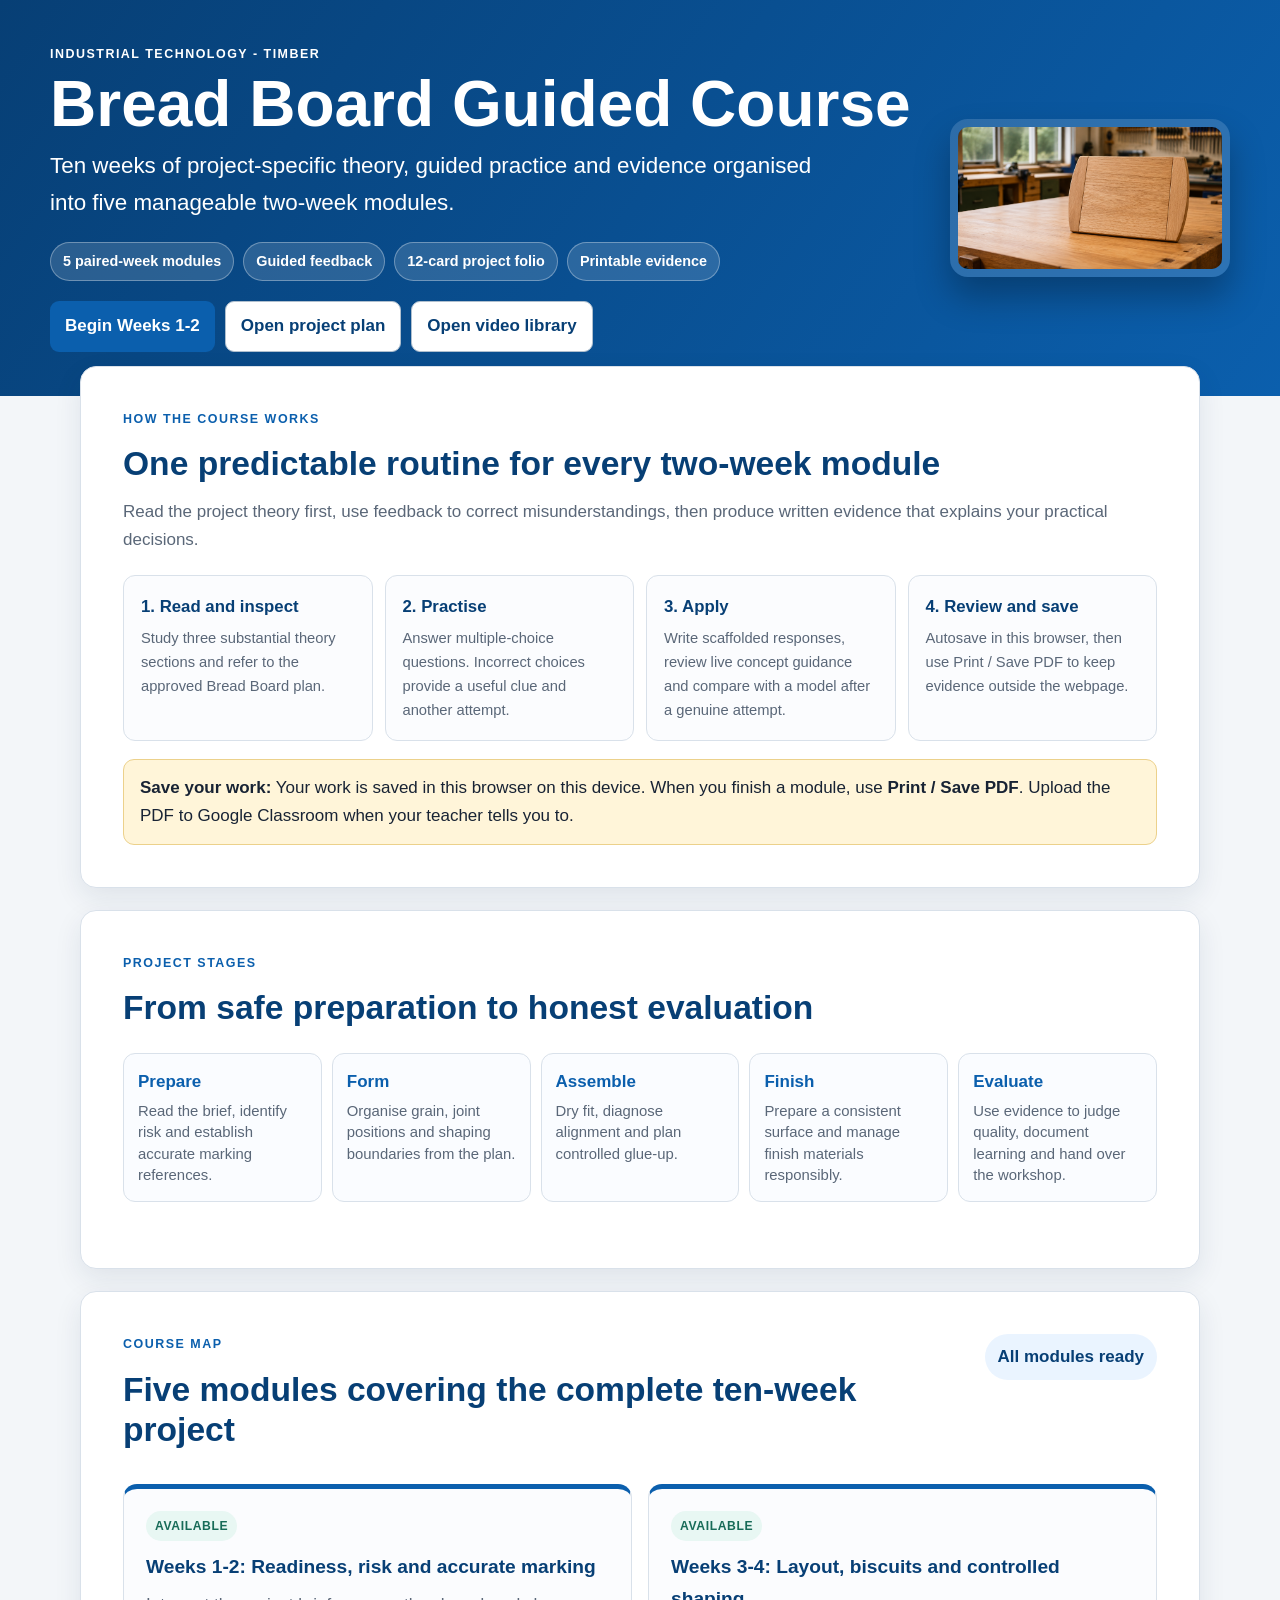
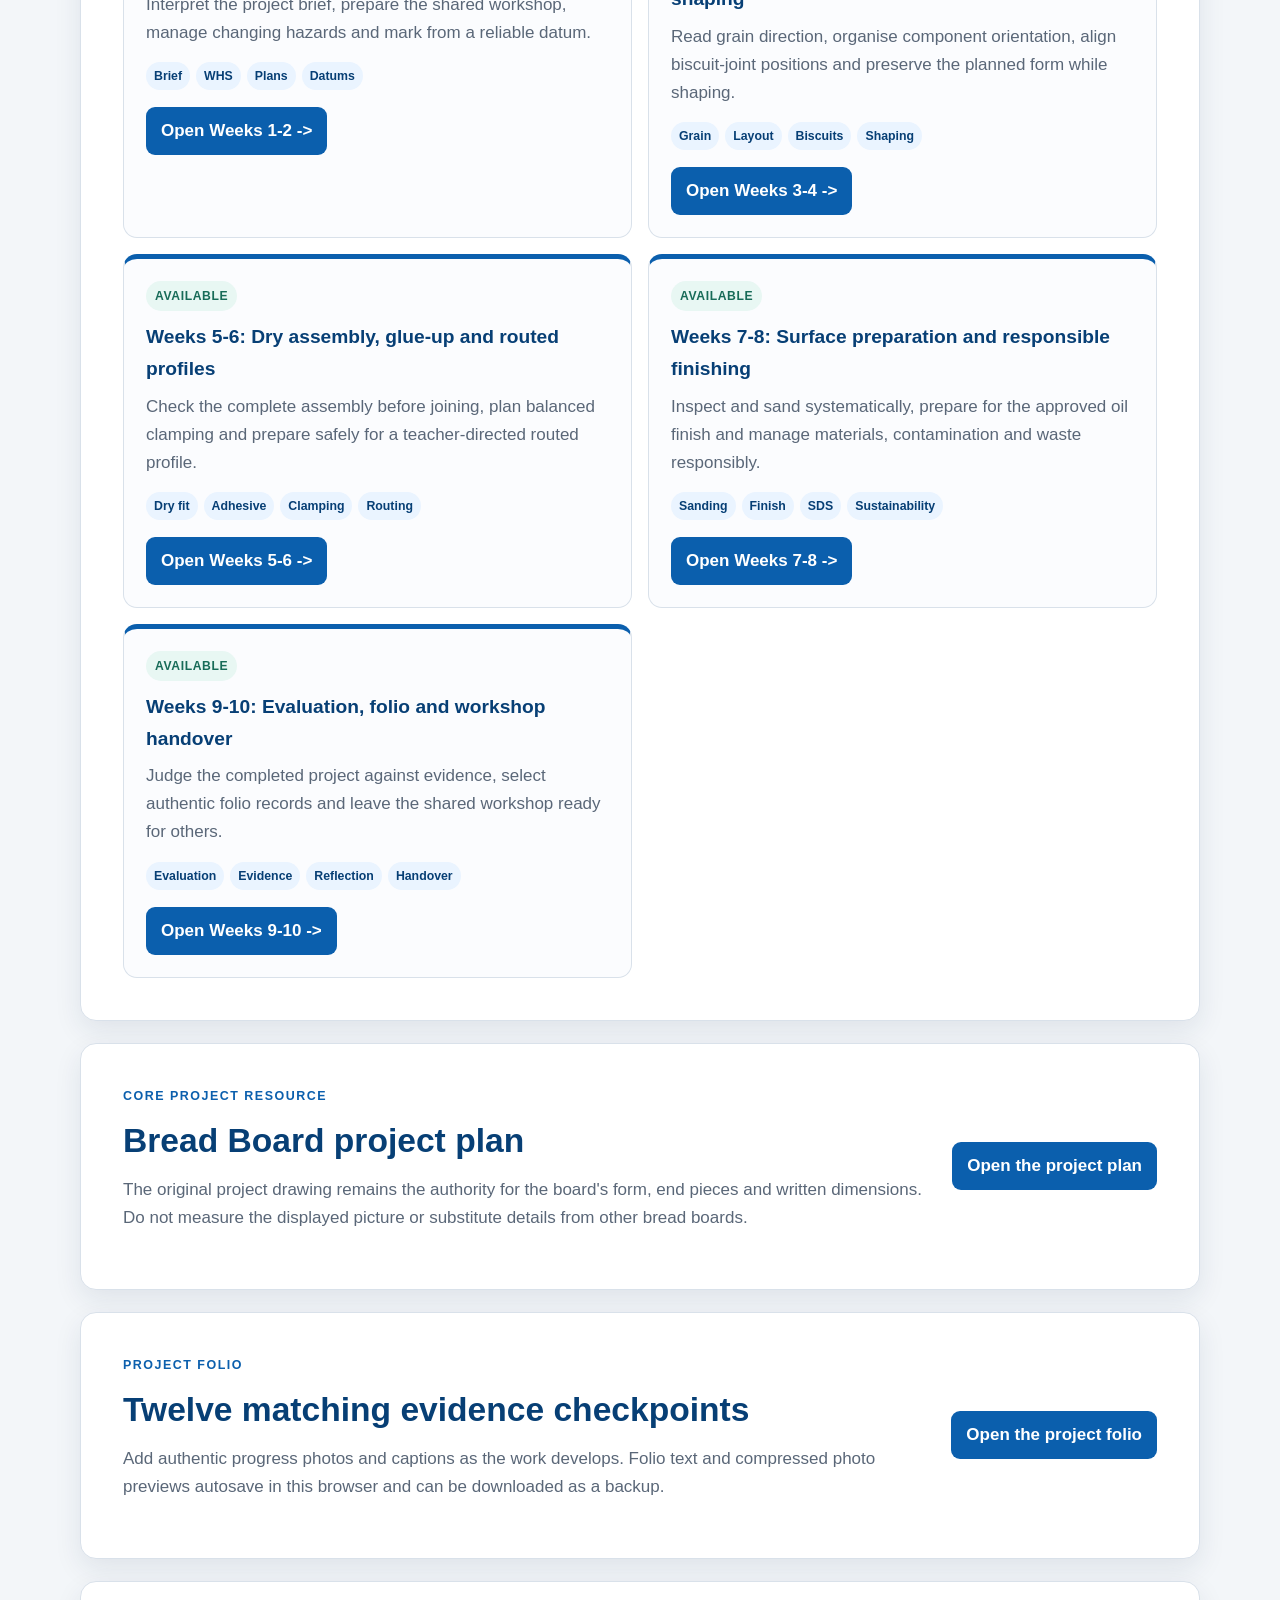
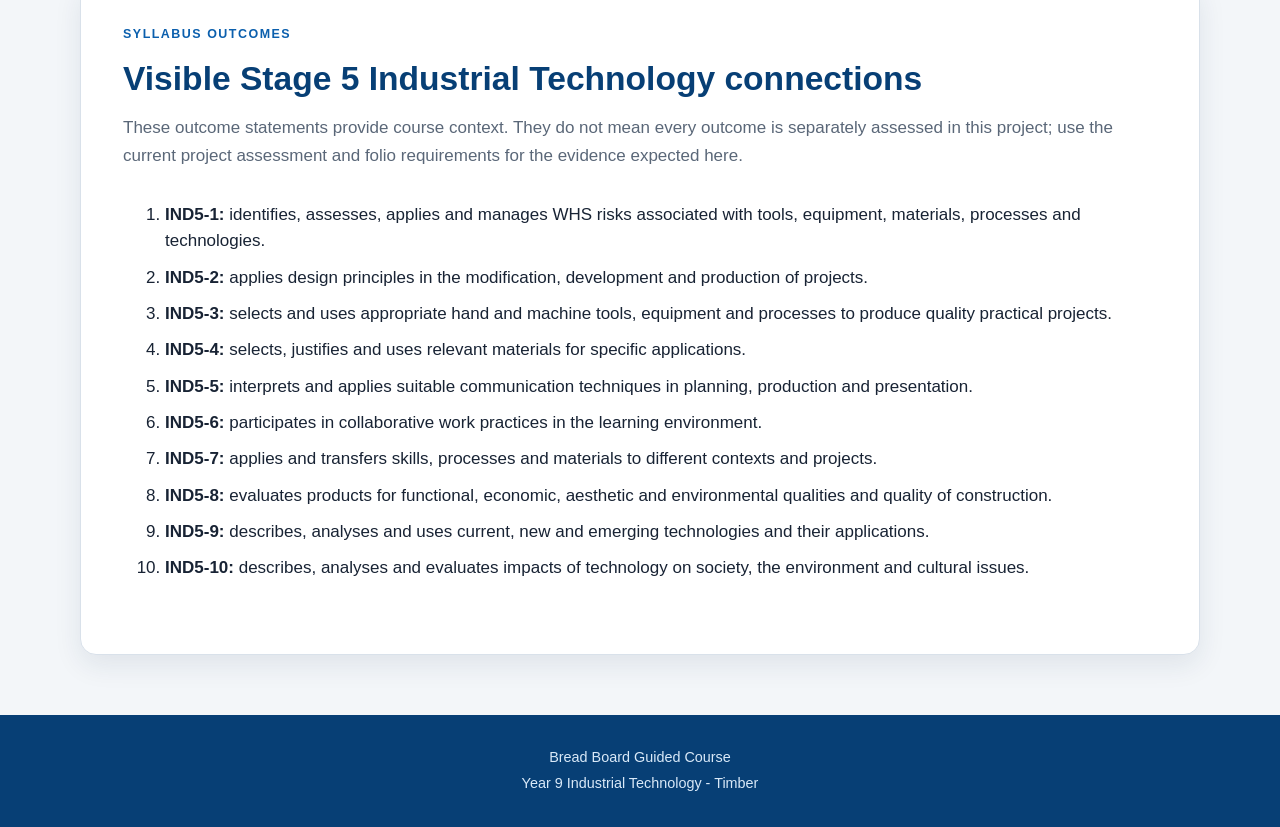
==== index.html @ 3e2d3e5b "Add project-specific video library" ====
<!doctype html>
<html lang="en-AU">
<head>
  <meta charset="utf-8">
  <meta name="viewport" content="width=device-width, initial-scale=1">
  <meta name="description" content="Year 9 Bread Board guided learning course for Industrial Technology - Timber.">
  <title>Bread Board Guided Course</title>
  <link rel="stylesheet" href="assets/course.css">
</head>
<body>
  <a class="skip-link" href="#main-content">Skip to course pages</a>

  <header class="hero landing-hero">
    <div class="hero-inner">
      <div class="hero-copy">
        <p class="eyebrow">Industrial Technology - Timber</p>
        <h1>Bread Board Guided Course</h1>
        <p class="hero-subtitle">Ten weeks of project-specific theory, guided practice and evidence organised into five manageable two-week modules.</p>
        <div class="hero-pills" aria-label="Course features">
          <span>5 paired-week modules</span>
          <span>Guided feedback</span>
          <span>12-card project folio</span>
          <span>Printable evidence</span>
        </div>
        <div class="hero-actions">
          <a class="button-link" href="modules/module-01.html">Begin Weeks 1-2</a>
          <a class="button-link secondary" href="assets/breadboard-plans.pdf" target="_blank" rel="noopener">Open project plan</a>
          <a class="button-link secondary" href="youtube-library/video-library.html">Open video library</a>
        </div>
      </div>
      <img class="hero-board" src="assets/breadboard-hero.png" alt="Plan-accurate timber bread board with curved end pieces in a school workshop">
    </div>
  </header>

  <main id="main-content" class="landing-main">
    <section class="card">
      <p class="section-kicker">How the course works</p>
      <h2>One predictable routine for every two-week module</h2>
      <p class="muted">Read the project theory first, use feedback to correct misunderstandings, then produce written evidence that explains your practical decisions.</p>
      <div class="how-grid">
        <article><strong>1. Read and inspect</strong><p>Study three substantial theory sections and refer to the approved Bread Board plan.</p></article>
        <article><strong>2. Practise</strong><p>Answer multiple-choice questions. Incorrect choices provide a useful clue and another attempt.</p></article>
        <article><strong>3. Apply</strong><p>Write scaffolded responses, review live concept guidance and compare with a model after a genuine attempt.</p></article>
        <article><strong>4. Review and save</strong><p>Autosave in this browser, then use Print / Save PDF to keep evidence outside the webpage.</p></article>
      </div>
      <div class="notice"><strong>Save your work:</strong> Your work is saved in this browser on this device. When you finish a module, use <strong>Print / Save PDF</strong>. Upload the PDF to Google Classroom when your teacher tells you to.</div>
    </section>

    <section class="card" aria-labelledby="stages-title">
      <p class="section-kicker">Project stages</p>
      <h2 id="stages-title">From safe preparation to honest evaluation</h2>
      <ol class="roadmap">
        <li><strong>Prepare</strong><span>Read the brief, identify risk and establish accurate marking references.</span></li>
        <li><strong>Form</strong><span>Organise grain, joint positions and shaping boundaries from the plan.</span></li>
        <li><strong>Assemble</strong><span>Dry fit, diagnose alignment and plan controlled glue-up.</span></li>
        <li><strong>Finish</strong><span>Prepare a consistent surface and manage finish materials responsibly.</span></li>
        <li><strong>Evaluate</strong><span>Use evidence to judge quality, document learning and hand over the workshop.</span></li>
      </ol>
    </section>

    <section class="card">
      <div class="overview-heading">
        <div><p class="section-kicker">Course map</p><h2>Five modules covering the complete ten-week project</h2></div>
        <div class="time-badge">All modules ready</div>
      </div>
      <div class="week-grid">
        <article class="week-card available">
          <span class="status">Available</span>
          <h3>Weeks 1-2: Readiness, risk and accurate marking</h3>
          <p>Interpret the project brief, prepare the shared workshop, manage changing hazards and mark from a reliable datum.</p>
          <div class="topics"><span>Brief</span><span>WHS</span><span>Plans</span><span>Datums</span></div>
          <a class="button-link" href="modules/module-01.html">Open Weeks 1-2 -></a>
        </article>
        <article class="week-card available">
          <span class="status">Available</span>
          <h3>Weeks 3-4: Layout, biscuits and controlled shaping</h3>
          <p>Read grain direction, organise component orientation, align biscuit-joint positions and preserve the planned form while shaping.</p>
          <div class="topics"><span>Grain</span><span>Layout</span><span>Biscuits</span><span>Shaping</span></div>
          <a class="button-link" href="modules/module-02.html">Open Weeks 3-4 -></a>
        </article>
        <article class="week-card available">
          <span class="status">Available</span>
          <h3>Weeks 5-6: Dry assembly, glue-up and routed profiles</h3>
          <p>Check the complete assembly before joining, plan balanced clamping and prepare safely for a teacher-directed routed profile.</p>
          <div class="topics"><span>Dry fit</span><span>Adhesive</span><span>Clamping</span><span>Routing</span></div>
          <a class="button-link" href="modules/module-03.html">Open Weeks 5-6 -></a>
        </article>
        <article class="week-card available">
          <span class="status">Available</span>
          <h3>Weeks 7-8: Surface preparation and responsible finishing</h3>
          <p>Inspect and sand systematically, prepare for the approved oil finish and manage materials, contamination and waste responsibly.</p>
          <div class="topics"><span>Sanding</span><span>Finish</span><span>SDS</span><span>Sustainability</span></div>
          <a class="button-link" href="modules/module-04.html">Open Weeks 7-8 -></a>
        </article>
        <article class="week-card available">
          <span class="status">Available</span>
          <h3>Weeks 9-10: Evaluation, folio and workshop handover</h3>
          <p>Judge the completed project against evidence, select authentic folio records and leave the shared workshop ready for others.</p>
          <div class="topics"><span>Evaluation</span><span>Evidence</span><span>Reflection</span><span>Handover</span></div>
          <a class="button-link" href="modules/module-05.html">Open Weeks 9-10 -></a>
        </article>
      </div>
    </section>

    <section class="card resource-row">
      <div>
        <p class="section-kicker">Core project resource</p>
        <h2>Bread Board project plan</h2>
        <p class="muted">The original project drawing remains the authority for the board's form, end pieces and written dimensions. Do not measure the displayed picture or substitute details from other bread boards.</p>
      </div>
      <div><a class="button-link" href="assets/breadboard-plans.pdf" target="_blank" rel="noopener">Open the project plan</a></div>
    </section>

    <section class="card resource-row">
      <div>
        <p class="section-kicker">Project folio</p>
        <h2>Twelve matching evidence checkpoints</h2>
        <p class="muted">Add authentic progress photos and captions as the work develops. Folio text and compressed photo previews autosave in this browser and can be downloaded as a backup.</p>
      </div>
      <div><a class="button-link" href="breadboard-folio.html">Open the project folio</a></div>
    </section>

    <section class="card" aria-labelledby="outcomes-title">
      <p class="section-kicker">Syllabus outcomes</p>
      <h2 id="outcomes-title">Visible Stage 5 Industrial Technology connections</h2>
      <p class="muted">These outcome statements provide course context. They do not mean every outcome is separately assessed in this project; use the current project assessment and folio requirements for the evidence expected here.</p>
      <ol class="outcome-list">
        <li><strong>IND5-1:</strong> identifies, assesses, applies and manages WHS risks associated with tools, equipment, materials, processes and technologies.</li>
        <li><strong>IND5-2:</strong> applies design principles in the modification, development and production of projects.</li>
        <li><strong>IND5-3:</strong> selects and uses appropriate hand and machine tools, equipment and processes to produce quality practical projects.</li>
        <li><strong>IND5-4:</strong> selects, justifies and uses relevant materials for specific applications.</li>
        <li><strong>IND5-5:</strong> interprets and applies suitable communication techniques in planning, production and presentation.</li>
        <li><strong>IND5-6:</strong> participates in collaborative work practices in the learning environment.</li>
        <li><strong>IND5-7:</strong> applies and transfers skills, processes and materials to different contexts and projects.</li>
        <li><strong>IND5-8:</strong> evaluates products for functional, economic, aesthetic and environmental qualities and quality of construction.</li>
        <li><strong>IND5-9:</strong> describes, analyses and uses current, new and emerging technologies and their applications.</li>
        <li><strong>IND5-10:</strong> describes, analyses and evaluates impacts of technology on society, the environment and cultural issues.</li>
      </ol>
    </section>
  </main>

  <footer>
    <p>Bread Board Guided Course</p>
    <p>Year 9 Industrial Technology - Timber</p>
  </footer>
</body>
</html>
---- assets/course.css ----
:root {
  --brand: #0b5fad;
  --brand-dark: #073f75;
  --brand-light: #eaf4ff;
  --accent: #0d7a68;
  --accent-light: #e8f7f3;
  --amber: #9a6400;
  --amber-light: #fff5d9;
  --danger: #a62e2e;
  --danger-light: #fff0f0;
  --ink: #182334;
  --muted: #5a6778;
  --line: #d9e1ea;
  --surface: #ffffff;
  --background: #f3f6f9;
  --shadow: 0 10px 28px rgba(25, 48, 74, 0.09);
  --radius: 16px;
}

* { box-sizing: border-box; }
html { scroll-behavior: smooth; }
body {
  margin: 0;
  font-family: Arial, Helvetica, sans-serif;
  color: var(--ink);
  background: var(--background);
  line-height: 1.65;
  font-size: 17px;
}
img { max-width: 100%; }
a { color: var(--brand); }
button, input, textarea { font: inherit; }
button { cursor: pointer; }
.visually-hidden { position: absolute !important; width: 1px !important; height: 1px !important; padding: 0 !important; margin: -1px !important; overflow: hidden !important; clip: rect(0,0,0,0) !important; white-space: nowrap !important; border: 0 !important; }

.skip-link {
  position: absolute;
  top: -100px;
  left: 16px;
  z-index: 1000;
  padding: 10px 16px;
  background: #fff;
  color: var(--brand-dark);
  border-radius: 8px;
}
.skip-link:focus { top: 16px; }

.course-bar {
  background: #fff;
  border-bottom: 1px solid var(--line);
  position: sticky;
  top: 0;
  z-index: 30;
  box-shadow: 0 4px 14px rgba(25,48,74,.07);
}
.course-bar-inner {
  width: min(1180px, calc(100% - 36px));
  min-height: 58px;
  margin: 0 auto;
  display: flex;
  justify-content: space-between;
  align-items: center;
  gap: 18px;
}
.course-brand { color: var(--brand-dark); text-decoration: none; font-weight: 900; }
.course-links { display: flex; flex-wrap: wrap; gap: 7px; }
.course-links a {
  color: var(--brand-dark);
  text-decoration: none;
  font-weight: 800;
  padding: 7px 10px;
  border-radius: 8px;
}
.course-links a:hover, .course-links a:focus, .course-links a.active { background: var(--brand-light); color: var(--brand); }

.hero {
  background: linear-gradient(125deg, var(--brand-dark), var(--brand));
  color: #fff;
  overflow: hidden;
}
.hero-inner {
  width: min(1180px, calc(100% - 36px));
  margin: 0 auto;
  min-height: 325px;
  display: grid;
  grid-template-columns: 1fr 280px;
  gap: 30px;
  align-items: center;
  position: relative;
}
.hero-copy { padding: 44px 0; position: relative; z-index: 2; }
.eyebrow, .section-kicker {
  margin: 0 0 6px;
  font-size: .78rem;
  letter-spacing: .12em;
  text-transform: uppercase;
  font-weight: 800;
}
.hero h1 { font-size: clamp(2.25rem, 5vw, 4.2rem); line-height: 1.05; margin: 0 0 10px; }
.hero-subtitle { font-size: clamp(1.1rem, 2vw, 1.4rem); margin: 0 0 20px; max-width: 790px; }
.hero-pills { display: flex; flex-wrap: wrap; gap: 9px; }
.hero-pills span {
  background: rgba(255,255,255,.14);
  border: 1px solid rgba(255,255,255,.32);
  border-radius: 999px;
  padding: 7px 12px;
  font-weight: 700;
  font-size: .9rem;
}
.hero-chair {
  max-height: 290px;
  width: auto;
  justify-self: center;
  filter: drop-shadow(0 18px 20px rgba(0,0,0,.28));
}

main { width: min(1120px, calc(100% - 34px)); margin: -24px auto 60px; position: relative; z-index: 3; }
.card {
  background: var(--surface);
  border: 1px solid var(--line);
  border-radius: var(--radius);
  box-shadow: var(--shadow);
  padding: clamp(22px, 4vw, 42px);
  margin: 0 0 22px;
}
.card h2 { margin: 0 0 14px; color: var(--brand-dark); font-size: clamp(1.55rem, 2.8vw, 2.1rem); line-height: 1.2; }
.card h3 { margin: 28px 0 8px; color: var(--ink); font-size: 1.15rem; }
.card p { margin: 0 0 15px; }
.section-kicker { color: var(--brand); }
.muted { color: var(--muted); }
.lead { font-size: 1.1rem; color: #33465d; }
.small-note { color: var(--muted); font-size: .88rem; margin-top: 18px !important; }

.student-strip { display: grid; grid-template-columns: 1fr minmax(300px, 1.2fr) auto; gap: 22px; align-items: end; }
.student-strip h2 { font-size: 1.35rem; margin-bottom: 4px; }
.student-fields { display: grid; grid-template-columns: 1.4fr 1fr; gap: 12px; }
.student-fields label span { display: block; font-weight: 800; margin-bottom: 5px; font-size: .9rem; }
input[type="text"] {
  width: 100%;
  border: 1px solid #aebccc;
  border-radius: 9px;
  padding: 11px 12px;
  background: #fff;
  color: var(--ink);
}
input[type="text"]:focus, textarea:focus { outline: 3px solid rgba(11,95,173,.18); border-color: var(--brand); }
.save-status { align-self: center; color: var(--accent); font-weight: 800; font-size: .88rem; min-width: 78px; text-align: right; }

.overview-heading, .activity-heading { display: flex; justify-content: space-between; gap: 22px; align-items: flex-start; }
.time-badge { background: var(--brand-light); color: var(--brand-dark); font-weight: 800; padding: 9px 13px; border-radius: 999px; white-space: nowrap; }
.roadmap { list-style: none; padding: 0; margin: 24px 0; display: grid; grid-template-columns: repeat(5, 1fr); gap: 10px; }
.roadmap li { border: 1px solid var(--line); border-radius: 12px; padding: 14px; background: #fafcff; min-height: 112px; }
.roadmap strong { display: block; color: var(--brand); margin-bottom: 5px; }
.roadmap span { color: var(--muted); font-size: .93rem; line-height: 1.45; display: block; }
.two-column { display: grid; grid-template-columns: 1fr 1fr; gap: 16px; }
.learning-panel { background: var(--brand-light); border: 1px solid #bdd8ef; border-radius: 12px; padding: 18px; }
.learning-panel.success { background: var(--accent-light); border-color: #b8ded5; }
.learning-panel h3 { margin-top: 0; color: var(--brand-dark); }
.learning-panel ul { margin-bottom: 0; padding-left: 1.2rem; }

.lesson-nav { padding: 12px 16px; display: flex; flex-wrap: wrap; gap: 8px; position: sticky; top: 66px; z-index: 10; }
.lesson-nav a { text-decoration: none; font-weight: 800; color: var(--brand-dark); background: var(--brand-light); border-radius: 999px; padding: 8px 12px; font-size: .88rem; }
.lesson-nav a:hover, .lesson-nav a:focus { background: var(--brand); color: #fff; }

.part-banner {
  padding: 18px 22px;
  margin: 34px 0 18px;
  border-radius: 14px;
  color: #fff;
  background: linear-gradient(115deg, var(--brand-dark), var(--brand));
  box-shadow: var(--shadow);
}
.part-banner.week-two, .part-banner.week-four { background: linear-gradient(115deg, #0a5f50, var(--accent)); }
.part-banner p { margin: 4px 0 0; color: rgba(255,255,255,.9); }
.part-banner h2 { color: #fff; margin: 0; }

.callout { border-radius: 12px; padding: 16px 18px; display: grid; grid-template-columns: 40px 1fr; gap: 12px; align-items: start; margin: 22px 0; }
.callout-icon { width: 34px; height: 34px; border-radius: 50%; display: grid; place-items: center; font-weight: 900; }
.callout.key-idea { background: var(--brand-light); border: 1px solid #bed9ef; }
.callout.key-idea .callout-icon { background: var(--brand); color: #fff; }
.callout.warning { background: var(--amber-light); border: 1px solid #edd18f; }
.callout.warning .callout-icon { background: var(--amber); color: #fff; }
.callout.coach { background: var(--accent-light); border: 1px solid #b9ded5; }
.callout.coach .callout-icon { background: var(--accent); color: #fff; }

.criteria-grid, .mechanism-grid, .distortion-grid, .joint-grid { display: grid; grid-template-columns: repeat(4, 1fr); gap: 12px; margin-top: 20px; }
.criteria-grid article, .mechanism-grid article, .distortion-grid article, .joint-grid article { border: 1px solid var(--line); border-radius: 12px; padding: 16px; background: #fbfcfe; }
.criteria-grid h3, .mechanism-grid h3, .distortion-grid h3, .joint-grid h3 { margin: 0 0 5px; color: var(--brand-dark); }
.criteria-grid p, .mechanism-grid p, .distortion-grid p, .joint-grid p { margin: 0; color: var(--muted); font-size: .94rem; }
.mechanism-grid .number, .fewtel-step .letter { width: 34px; height: 34px; display: grid; place-items: center; border-radius: 50%; background: var(--brand); color: #fff; font-weight: 900; margin-bottom: 10px; }

.plan-layout { display: grid; grid-template-columns: minmax(310px, 1fr) 1fr; gap: 26px; align-items: start; }
.plan-figure { margin: 0; border: 1px solid var(--line); border-radius: 12px; padding: 12px; background: #f8fafc; }
.plan-figure img { display: block; border-radius: 8px; width: 100%; }
.plan-figure figcaption { color: var(--muted); font-size: .86rem; margin-top: 8px; text-align: center; }
.process-steps { list-style: none; padding: 0; margin: 16px 0 0; display: grid; gap: 9px; }
.process-steps li { display: grid; grid-template-columns: 38px 1fr; gap: 12px; align-items: start; padding: 12px; border: 1px solid var(--line); border-radius: 10px; }
.process-steps li > span { width: 32px; height: 32px; display: grid; place-items: center; border-radius: 50%; background: var(--brand-light); color: var(--brand-dark); font-weight: 900; }
.process-steps p { margin: 2px 0 0; color: var(--muted); }

.image-grid { display: grid; grid-template-columns: repeat(4, 1fr); gap: 13px; margin: 20px 0; }
.tool-card { border: 1px solid var(--line); border-radius: 12px; overflow: hidden; background: #fff; }
.tool-card img { width: 100%; height: 150px; object-fit: cover; display: block; background: #eef2f6; }
.tool-card div { padding: 12px 13px; }
.tool-card strong { display: block; color: var(--brand-dark); margin-bottom: 3px; }
.tool-card p { color: var(--muted); font-size: .88rem; margin: 0; line-height: 1.45; }

.theory-table-wrap { overflow-x: auto; margin: 18px 0; }
.theory-table { width: 100%; min-width: 650px; border-collapse: collapse; }
.theory-table th, .theory-table td { border: 1px solid #cad4df; padding: 11px 12px; text-align: left; vertical-align: top; }
.theory-table th { background: #edf3f9; color: var(--brand-dark); }
.theory-table tbody tr:nth-child(even) { background: #fbfcfe; }

.example-strip { display: grid; grid-template-columns: 1fr auto 1.35fr auto 1.4fr; gap: 12px; align-items: center; margin: 20px 0 26px; }
.example-strip > div:not(.arrow) { border: 1px solid var(--line); border-radius: 11px; padding: 14px; min-height: 93px; }
.example-strip span { display: block; text-transform: uppercase; font-size: .72rem; letter-spacing: .08em; color: var(--brand); font-weight: 900; margin-bottom: 4px; }
.example-strip .arrow { color: var(--brand); font-size: 1.5rem; font-weight: 900; }
.control-ladder { display: grid; gap: 7px; max-width: 850px; margin: 16px auto 24px; }
.control-ladder div { display: flex; justify-content: space-between; gap: 18px; padding: 12px 16px; border-radius: 8px; color: #fff; }
.control-ladder div:nth-child(1) { background: #176b58; }
.control-ladder div:nth-child(2) { background: #2c7a67; margin: 0 2%; }
.control-ladder div:nth-child(3) { background: #428c79; margin: 0 4%; }
.control-ladder div:nth-child(4) { background: #6a7f91; margin: 0 6%; }
.control-ladder div:nth-child(5) { background: #8a6670; margin: 0 8%; }
.control-ladder span { text-align: right; }

.fewtel-grid { display: grid; grid-template-columns: repeat(6, 1fr); gap: 10px; margin: 18px 0; }
.fewtel-step { border: 1px solid var(--line); border-radius: 12px; padding: 13px; background: #fbfcfe; min-height: 170px; }
.fewtel-step h3 { margin: 0 0 5px; color: var(--brand-dark); font-size: 1rem; }
.fewtel-step p { margin: 0; color: var(--muted); font-size: .86rem; line-height: 1.45; }

.activity-section { border-top: 5px solid var(--brand); }
.progress-ring { width: 88px; height: 88px; flex: 0 0 88px; border: 7px solid #dfeaf4; border-top-color: var(--brand); border-radius: 50%; display: grid; place-content: center; text-align: center; }
.progress-ring.written { border-top-color: var(--accent); }
.progress-ring strong { font-size: 1.05rem; line-height: 1; color: var(--brand-dark); }
.progress-ring span { font-size: .7rem; color: var(--muted); }
.question-list, .written-list { display: grid; gap: 16px; margin-top: 24px; }
.question-card { border: 1px solid var(--line); border-radius: 14px; padding: 20px; background: #fcfdff; }
.question-card.mastered { border-color: #93cdbf; background: #f8fffd; }
.question-number { display: inline-flex; align-items: center; justify-content: center; width: 32px; height: 32px; border-radius: 50%; background: var(--brand); color: #fff; font-weight: 900; margin-right: 8px; }
.question-title { margin: 0 0 14px; font-size: 1.05rem; }
.options { display: grid; gap: 8px; margin: 12px 0; }
.option-label { display: grid; grid-template-columns: 22px 1fr; gap: 10px; align-items: start; padding: 11px 12px; border: 1px solid #cbd5df; border-radius: 9px; background: #fff; cursor: pointer; }
.option-label:hover { border-color: var(--brand); background: var(--brand-light); }
.option-label:has(input:checked) { border-color: var(--brand); box-shadow: 0 0 0 2px rgba(11,95,173,.1); }
.option-label.option-wrong { border-color: #e0a6a6; background: var(--danger-light); }
.option-label.option-correct { border-color: #81c4b5; background: var(--accent-light); }
.option-label input { margin-top: 3px; }
.question-actions, .written-actions, .button-row { display: flex; flex-wrap: wrap; gap: 9px; align-items: center; margin-top: 14px; }
.primary-button, .secondary-button, .hint-button, .check-button, .model-button, .score-button {
  border-radius: 9px;
  padding: 10px 14px;
  font-weight: 800;
  border: 1px solid transparent;
}
.primary-button, .check-button { background: var(--brand); color: #fff; }
.primary-button:hover, .check-button:hover { background: var(--brand-dark); }
.secondary-button, .hint-button, .model-button { background: #fff; color: var(--brand-dark); border-color: #aebfd0; }
.secondary-button:hover, .hint-button:hover, .model-button:hover { background: var(--brand-light); }
.feedback, .hint-panel, .model-panel, .response-guidance { display: none; margin-top: 13px; border-radius: 10px; padding: 13px 15px; }
.feedback.show, .hint-panel.show, .model-panel.show, .response-guidance.show { display: block; }
.feedback.correct { background: var(--accent-light); border-left: 5px solid var(--accent); }
.feedback.not-yet { background: var(--amber-light); border-left: 5px solid var(--amber); }
.feedback.error { background: var(--danger-light); border-left: 5px solid var(--danger); }
.hint-panel { background: var(--brand-light); border-left: 5px solid var(--brand); }
.model-panel { background: #f1f4f8; border: 1px solid #cfd9e4; }
.attempts { color: var(--muted); font-size: .84rem; margin-left: auto; }
.mastery-badge { display: none; color: var(--accent); font-weight: 900; }
.question-card.mastered .mastery-badge { display: inline; }

.written-card { border: 1px solid var(--line); border-radius: 14px; padding: 22px; background: #fcfdff; }
.written-card.reviewed { border-color: #9ccdc1; background: #fbfffe; }
.written-card h3 { margin: 0 0 8px; color: var(--brand-dark); }
.scaffold { border-left: 4px solid var(--brand); background: var(--brand-light); border-radius: 0 10px 10px 0; padding: 13px 16px; margin: 14px 0; }
.scaffold strong { display: block; margin-bottom: 5px; }
.scaffold ul { margin: 4px 0 0; padding-left: 1.15rem; }
textarea { width: 100%; min-height: 175px; resize: vertical; border: 1px solid #aebccc; border-radius: 10px; padding: 13px; color: var(--ink); background: #fff; }
.response-meta { display: flex; flex-wrap: wrap; gap: 14px; color: var(--muted); font-size: .84rem; margin-top: 7px; }
.concept-list { display: flex; flex-wrap: wrap; gap: 7px; margin-top: 9px; }
.concept-chip { background: #edf1f5; color: var(--muted); border-radius: 999px; padding: 4px 9px; font-size: .78rem; font-weight: 800; }
.concept-chip.met { background: var(--accent-light); color: #176b58; }
.response-guidance { background: var(--amber-light); border-left: 5px solid var(--amber); }
.response-guidance.ready { background: var(--accent-light); border-left-color: var(--accent); }
.self-score { display: none; margin-top: 13px; padding-top: 13px; border-top: 1px solid var(--line); }
.self-score.show { display: block; }
.score-buttons { display: flex; flex-wrap: wrap; gap: 7px; margin-top: 8px; }
.score-button { background: #fff; border-color: #b6c3d0; color: var(--ink); padding: 7px 10px; font-size: .86rem; }
.score-button.selected { background: var(--brand); border-color: var(--brand); color: #fff; }

.completion-card { background: linear-gradient(140deg, #f7fbff, #f4fffb); border-top: 5px solid var(--accent); }
.completion-summary { display: grid; grid-template-columns: repeat(3, 1fr); gap: 10px; margin: 18px 0; }
.completion-summary div { background: #fff; border: 1px solid var(--line); border-radius: 11px; padding: 14px; }
.completion-summary span { display: block; color: var(--muted); font-size: .82rem; }
.completion-summary strong { color: var(--brand-dark); }
.week-switcher { display: flex; justify-content: space-between; align-items: center; gap: 12px; margin-top: 22px; }
.week-switcher a { display: inline-flex; align-items: center; justify-content: center; min-height: 44px; border-radius: 9px; padding: 10px 15px; text-decoration: none; font-weight: 800; border: 1px solid #aebfd0; background: #fff; }
.week-switcher a.next { background: var(--brand); color: #fff; border-color: var(--brand); }

/* Landing page */
.landing-main { margin-top: -30px; }
.how-grid { display: grid; grid-template-columns: repeat(4, 1fr); gap: 12px; margin-top: 20px; }
.how-grid article { border: 1px solid var(--line); border-radius: 12px; padding: 17px; background: #fbfcfe; }
.how-grid strong { color: var(--brand-dark); font-size: 1.05rem; }
.how-grid p { margin: 5px 0 0; color: var(--muted); font-size: .92rem; }
.notice { background: var(--amber-light); border: 1px solid #ecd18b; border-radius: 11px; padding: 14px 16px; margin-top: 18px; }
.week-grid { display: grid; grid-template-columns: repeat(2, minmax(0, 1fr)); gap: 16px; margin-top: 20px; }
.week-card { border: 1px solid var(--line); border-radius: 14px; padding: 22px; background: #fbfcfe; position: relative; }
.week-card.available { border-top: 5px solid var(--brand); }
.week-card.future { opacity: .78; }
.week-card h3 { margin: 10px 0 8px; color: var(--brand-dark); font-size: 1.2rem; }
.week-card p { color: var(--muted); }
.status { display: inline-block; border-radius: 999px; padding: 5px 9px; background: var(--accent-light); color: #176b58; font-size: .76rem; font-weight: 900; text-transform: uppercase; letter-spacing: .05em; }
.status.soon { background: #edf1f5; color: #657181; }
.topics { display: flex; flex-wrap: wrap; gap: 6px; margin: 12px 0 17px; }
.topics span { background: var(--brand-light); color: var(--brand-dark); border-radius: 999px; padding: 4px 8px; font-size: .77rem; font-weight: 800; }
.button-link { display: inline-flex; min-height: 44px; align-items: center; justify-content: center; text-decoration: none; border-radius: 9px; padding: 10px 15px; font-weight: 900; background: var(--brand); color: #fff; }
.button-link:hover { background: var(--brand-dark); }
.button-link.secondary { background: #fff; color: var(--brand-dark); border: 1px solid #afbfce; }
.hero-actions { display: flex; flex-wrap: wrap; gap: 10px; margin-top: 20px; }
.resource-row { display: grid; grid-template-columns: 1fr auto; gap: 20px; align-items: center; }

footer { text-align: center; color: #d9e9f8; background: var(--brand-dark); padding: 28px 20px; font-size: .9rem; }
footer p { margin: 3px; }

@media (max-width: 1000px) {
  .fewtel-grid { grid-template-columns: repeat(3, 1fr); }
  .image-grid { grid-template-columns: repeat(2, 1fr); }
}
@media (max-width: 900px) {
  .hero-inner { grid-template-columns: 1fr 190px; min-height: 285px; }
  .hero-chair { max-height: 230px; }
  .student-strip { grid-template-columns: 1fr; }
  .student-fields { grid-template-columns: 1fr 1fr; }
  .save-status { text-align: left; }
  .roadmap { grid-template-columns: repeat(2, 1fr); }
  .criteria-grid, .mechanism-grid, .distortion-grid, .joint-grid { grid-template-columns: repeat(2, 1fr); }
  .plan-layout { grid-template-columns: 1fr; }
  .example-strip { grid-template-columns: 1fr; }
  .example-strip .arrow { transform: rotate(90deg); justify-self: center; line-height: 1; }
  .how-grid { grid-template-columns: repeat(2, 1fr); }
}
@media (max-width: 680px) {
  body { font-size: 16px; }
  .course-bar-inner { display: block; padding: 10px 0; }
  .course-links { margin-top: 6px; }
  .hero-inner { grid-template-columns: 1fr 105px; gap: 8px; width: min(100% - 24px, 1180px); min-height: 250px; }
  .hero-copy { padding: 32px 0; }
  .hero-chair { max-height: 175px; opacity: .9; }
  main { width: min(100% - 20px, 1120px); }
  .card { padding: 21px 18px; border-radius: 13px; }
  .student-fields, .two-column, .criteria-grid, .mechanism-grid, .distortion-grid, .joint-grid, .completion-summary, .week-grid, .how-grid, .resource-row { grid-template-columns: 1fr; }
  .roadmap { grid-template-columns: 1fr; }
  .roadmap li { min-height: 0; }
  .overview-heading, .activity-heading { align-items: flex-start; }
  .time-badge { display: none; }
  .progress-ring { width: 72px; height: 72px; flex-basis: 72px; border-width: 6px; }
  .lesson-nav { position: static; }
  .control-ladder div { margin-left: 0 !important; margin-right: 0 !important; display: block; }
  .control-ladder span { display: block; text-align: left; margin-top: 4px; }
  .fewtel-grid { grid-template-columns: 1fr; }
  .image-grid { grid-template-columns: 1fr 1fr; }
  .tool-card img { height: 125px; }
  .option-label { grid-template-columns: 20px 1fr; }
  .attempts { width: 100%; margin-left: 0; }
}
@media (max-width: 430px) {
  .image-grid { grid-template-columns: 1fr; }
}

@media print {
  @page { size: A4; margin: 12mm; }
  body { background: #fff; color: #000; font-size: 11pt; }
  .hero { background: #fff !important; color: #000; border-bottom: 2px solid #333; }
  .hero-inner { min-height: auto; grid-template-columns: 1fr 90px; width: 100%; }
  .hero-copy { padding: 10px 0; }
  .hero h1 { font-size: 25pt; }
  .hero-subtitle { font-size: 13pt; }
  .hero-pills, .screen-only, .save-status, footer, .lesson-overview, .textbook-section, .part-banner { display: none !important; }
  main { width: 100%; margin: 10px 0 0; }
  .card { box-shadow: none; border: 1px solid #aaa; padding: 12px; margin: 0 0 10px; break-inside: avoid; }
  .student-strip { display: block; }
  .student-fields { display: grid; grid-template-columns: 1fr 1fr; }
  input[type="text"], textarea { border: 1px solid #777; color: #000; background: #fff; }
  .activity-heading { display: block; }
  .progress-ring { display: none; }
  .question-card, .written-card { break-inside: avoid; box-shadow: none; }
  .feedback, .hint-panel, .model-panel, .response-guidance, .self-score { display: block !important; }
  .question-actions, .written-actions { display: none !important; }
  .options { gap: 2px; }
  .option-label { padding: 4px 7px; border: 0; }
  .completion-card .button-row, .small-note { display: none !important; }
}


/* Additional course components used across Weeks 5–20 */
.diagram-card {
  border: 1px solid var(--line);
  border-radius: 14px;
  background: linear-gradient(145deg, #fbfdff, #f1f6fb);
  padding: 20px;
  margin: 20px 0;
}
.diagram-card h3 { margin-top: 0; color: var(--brand-dark); }
.machine-diagram {
  position: relative;
  min-height: 260px;
  border-radius: 13px;
  background: #eef3f7;
  overflow: hidden;
  border: 1px solid #cbd6e1;
  margin-top: 14px;
}
.machine-diagram .table-line {
  position: absolute; left: 8%; right: 8%; top: 61%; height: 13px;
  background: #627385; border-radius: 4px;
}
.machine-diagram .blade-line {
  position: absolute; left: 49%; top: 16%; bottom: 10%; width: 5px;
  background: #2b3541; border-radius: 4px;
}
.machine-diagram .guard-block {
  position: absolute; left: calc(49% - 34px); top: 20%; width: 73px; height: 48px;
  background: var(--brand); color: #fff; display: grid; place-items: center;
  border-radius: 8px; font-weight: 900; font-size: .78rem;
}
.machine-diagram .work-block {
  position: absolute; left: 21%; top: 52%; width: 48%; height: 42px;
  background: #c59a62; border: 3px solid #8f683d; border-radius: 7px;
  transform: rotate(-2deg);
}
.machine-diagram .danger-zone {
  position: absolute; left: 39%; top: 40%; width: 21%; height: 40%;
  border: 3px dashed #b84b4b; border-radius: 45%;
  display: grid; place-items: end center; color: #9b2f2f; font-weight: 900;
  padding-bottom: 7px; font-size: .78rem;
}
.machine-diagram .label {
  position: absolute; background: #fff; border: 1px solid #b9c6d3;
  border-radius: 8px; padding: 6px 9px; font-size: .78rem; font-weight: 800;
  box-shadow: 0 4px 12px rgba(25,48,74,.08);
}
.machine-diagram .label.guard { left: 63%; top: 19%; }
.machine-diagram .label.flat { left: 6%; top: 69%; }
.machine-diagram .label.feed { right: 5%; top: 69%; }
.machine-diagram .feed-arrow { position: absolute; right: 17%; top: 55%; font-size: 2rem; color: var(--brand); font-weight: 900; }

.hardware-stack {
  display: flex; flex-wrap: wrap; align-items: center; justify-content: center;
  gap: 7px; padding: 22px; border: 1px solid var(--line); border-radius: 14px;
  background: #f7fafc; margin: 18px 0;
}
.hardware-stack .piece {
  min-width: 80px; min-height: 64px; padding: 9px; border-radius: 10px;
  border: 1px solid #b8c6d4; background: #fff; display: grid; place-items: center;
  text-align: center; font-size: .8rem; font-weight: 800;
}
.hardware-stack .timber { background: #ead3aa; border-color: #b98d54; }
.hardware-stack .washer { min-width: 44px; border-radius: 50%; background: #dfe5eb; }
.hardware-stack .bolt { background: #e8edf2; color: #334150; }
.hardware-stack .arrow { color: var(--brand); font-weight: 900; }

.orthographic-grid {
  display: grid; grid-template-columns: repeat(3, 1fr); gap: 13px; margin: 20px 0;
}
.orthographic-view {
  border: 1px solid var(--line); border-radius: 12px; padding: 15px; background: #fbfcfe;
}
.orthographic-view h3 { margin: 0 0 9px; color: var(--brand-dark); }
.orthographic-view .view-sketch {
  min-height: 150px; border: 2px solid #a8b6c5; border-radius: 9px; position: relative;
  background: repeating-linear-gradient(0deg, #fff, #fff 24px, #f1f5f8 25px);
}
.view-sketch.front::before, .view-sketch.top::before, .view-sketch.side::before {
  content: ''; position: absolute; border: 4px solid #314a64; border-radius: 5px;
}
.view-sketch.front::before { left: 23%; right: 23%; top: 14%; bottom: 14%; }
.view-sketch.top::before { left: 15%; right: 15%; top: 34%; bottom: 34%; }
.view-sketch.side::before { left: 36%; right: 36%; top: 10%; bottom: 10%; transform: skew(-11deg); }
.view-sketch::after {
  content: ''; position: absolute; left: 50%; top: 5%; bottom: 5%; border-left: 2px dashed #8fa0b1;
}

.decision-matrix { display: grid; grid-template-columns: 1.25fr repeat(3, .8fr); border: 1px solid #cad4df; border-radius: 12px; overflow: hidden; margin: 18px 0; }
.decision-matrix > div { padding: 10px 12px; border-right: 1px solid #cad4df; border-bottom: 1px solid #cad4df; }
.decision-matrix > div:nth-child(4n) { border-right: 0; }
.decision-matrix .head { background: #edf3f9; color: var(--brand-dark); font-weight: 900; }
.decision-matrix .score { text-align: center; font-weight: 900; }

.math-example {
  display: grid; grid-template-columns: repeat(3, 1fr); gap: 10px; align-items: stretch;
  margin: 18px 0;
}
.math-example > div { border: 1px solid var(--line); background: #fbfcfe; border-radius: 11px; padding: 15px; }
.math-example strong { display: block; color: var(--brand-dark); margin-bottom: 5px; }
.math-example .result { background: var(--accent-light); border-color: #b5dbd2; }

.timeline-grid { display: grid; grid-template-columns: repeat(5, 1fr); gap: 9px; margin: 18px 0; }
.timeline-grid article { border: 1px solid var(--line); border-radius: 11px; padding: 13px; background: #fbfcfe; }
.timeline-grid article strong { display: block; color: var(--brand-dark); margin-bottom: 4px; }
.timeline-grid article.checkpoint { background: var(--accent-light); border-color: #b8ded5; }
.timeline-grid article.buffer { background: var(--amber-light); border-color: #ead08d; }

.finish-layers { display: grid; gap: 5px; margin: 18px 0; }
.finish-layers div { border-radius: 10px; padding: 11px 14px; border: 1px solid #c9d3dd; font-weight: 800; }
.finish-layers .coat { background: #dce9f5; }
.finish-layers .key { background: #f0f3f6; }
.finish-layers .timber-layer { background: #d8b17a; border-color: #af7f48; }
.finish-layers span { display: block; font-weight: 400; color: var(--muted); font-size: .88rem; }

.sds-grid { display: grid; grid-template-columns: repeat(4, 1fr); gap: 8px; margin: 18px 0; }
.sds-grid article { border: 1px solid var(--line); border-radius: 10px; padding: 12px; background: #fbfcfe; }
.sds-grid article strong { display: block; color: var(--brand-dark); }
.sds-grid article span { color: var(--muted); font-size: .84rem; }

.lifecycle-loop { display: grid; grid-template-columns: repeat(6, 1fr); gap: 8px; align-items: stretch; margin: 18px 0; }
.lifecycle-loop article { position: relative; border: 1px solid var(--line); border-radius: 11px; padding: 12px; background: #fbfcfe; }
.lifecycle-loop article:not(:last-child)::after { content: '→'; position: absolute; right: -11px; top: 38%; z-index: 2; color: var(--brand); font-weight: 900; }
.lifecycle-loop strong { display: block; color: var(--brand-dark); }
.lifecycle-loop span { color: var(--muted); font-size: .82rem; }

.evidence-map { display: grid; grid-template-columns: repeat(3, 1fr); gap: 12px; margin: 18px 0; }
.evidence-map article { border: 1px solid var(--line); border-radius: 12px; padding: 15px; background: #fbfcfe; }
.evidence-map h3 { margin: 0 0 5px; color: var(--brand-dark); }
.evidence-map p { color: var(--muted); font-size: .9rem; margin: 0; }

.quality-grid { display: grid; grid-template-columns: repeat(3, 1fr); gap: 12px; margin: 18px 0; }
.quality-grid article { border: 1px solid var(--line); border-radius: 12px; padding: 15px; background: #fbfcfe; }
.quality-grid h3 { margin: 0 0 6px; color: var(--brand-dark); }
.quality-grid .priority { display: inline-block; margin-bottom: 7px; border-radius: 999px; padding: 3px 8px; background: var(--brand-light); color: var(--brand-dark); font-size: .75rem; font-weight: 900; }

.resource-buttons { display: flex; flex-wrap: wrap; gap: 9px; margin: 16px 0; }
.resource-buttons a { display: inline-flex; align-items: center; min-height: 42px; border-radius: 9px; padding: 8px 13px; text-decoration: none; font-weight: 900; background: var(--brand-light); color: var(--brand-dark); border: 1px solid #b9d3e9; }
.resource-buttons a:hover { background: var(--brand); color: #fff; }

@media (max-width: 900px) {
  .orthographic-grid, .math-example, .quality-grid, .evidence-map { grid-template-columns: 1fr; }
  .timeline-grid { grid-template-columns: repeat(2, 1fr); }
  .sds-grid { grid-template-columns: repeat(2, 1fr); }
  .lifecycle-loop { grid-template-columns: repeat(3, 1fr); }
  .lifecycle-loop article:nth-child(3)::after { display: none; }
}
@media (max-width: 680px) {
  .timeline-grid, .sds-grid, .lifecycle-loop { grid-template-columns: 1fr; }
  .lifecycle-loop article::after { display: none; }
  .decision-matrix { grid-template-columns: 1.2fr repeat(3, .7fr); font-size: .85rem; }
  .hardware-stack { justify-content: flex-start; }
}

@media print {
  /* Keep the saved evidence clean: models and hints are teaching supports, not student work. */
  .hint-panel, .model-panel, .response-guidance { display: none !important; }
  .feedback:not(.correct) { display: none !important; }
  .self-score { display: block !important; }
}


/* Course outcome disclosure on the landing page */
.outcomes-details { margin-top: 18px; border: 1px solid var(--line); border-radius: 12px; background: #f8fbfe; }
.outcomes-details summary { cursor: pointer; padding: 15px 17px; color: var(--brand-dark); font-weight: 900; }
.outcomes-details[open] summary { border-bottom: 1px solid var(--line); }
.outcome-list { margin: 0; padding: 17px 24px 20px 42px; }
.outcome-list li { margin-bottom: 10px; line-height: 1.55; }

/* Bread Board companion-course refinements */
.hero-board {
  display: block;
  width: min(440px, 100%);
  max-height: 280px;
  object-fit: cover;
  justify-self: center;
  border: 8px solid rgba(255,255,255,.14);
  border-radius: 18px;
  box-shadow: 0 20px 35px rgba(0,0,0,.28);
}
.landing-hero .hero-board { aspect-ratio: 16 / 9; }
.module-hero .hero-board { width: min(340px, 100%); aspect-ratio: 16 / 10; }
.theory-stack { display: grid; gap: 22px; }
.theory-stack .textbook-section { display: flow-root; margin: 0; }
.theory-media {
  float: right;
  width: min(42%, 430px);
  max-width: 430px;
  margin: .35rem 0 1.35rem 1.65rem;
  overflow: hidden;
  border: 1px solid var(--line);
  border-radius: 15px;
  background: #f5f8fa;
  box-shadow: 0 12px 28px rgba(8, 45, 72, .1);
}
.theory-media--left { float: left; margin-right: 1.65rem; margin-left: 0; }
.theory-media img {
  display: block;
  width: 100%;
  max-height: 315px;
  object-fit: contain;
  background: #102b47;
}
.theory-media--cover img { aspect-ratio: 3 / 2; object-fit: cover; }
.theory-media figcaption {
  padding: .9rem 1rem 1rem;
  border-top: 1px solid var(--line);
  color: var(--muted);
  font-size: .9rem;
  line-height: 1.5;
}
.theory-media figcaption strong { display: block; margin-bottom: .2rem; color: var(--brand-dark); }
.check-list { padding-left: 1.3rem; }
.check-list li { margin-bottom: 8px; }
.evidence-scope {
  margin-top: 14px;
  padding: 13px 15px;
  border-radius: 10px;
  background: #eef7f5;
  border: 1px solid #b9ddd5;
  color: var(--brand-dark);
}
.folio-intro { display: grid; grid-template-columns: 1.25fr .75fr; gap: 18px; }
.folio-grid { display: grid; grid-template-columns: repeat(3, 1fr); gap: 18px; }
.folio-card {
  overflow: hidden;
  padding: 0;
  display: flex;
  flex-direction: column;
}
.folio-card > img.deck-visual { width: 100%; aspect-ratio: 1; object-fit: cover; display: block; }
.folio-card-body { padding: 18px; display: grid; gap: 10px; }
.folio-card h3 { margin: 0; color: var(--brand-dark); }
.folio-number {
  display: inline-grid;
  place-items: center;
  width: 35px;
  height: 35px;
  border-radius: 50%;
  color: #fff;
  background: var(--brand);
  font-weight: 900;
}
.folio-card label span { display: block; margin-bottom: 5px; font-weight: 800; color: var(--brand-dark); }
.folio-card textarea {
  width: 100%;
  min-height: 130px;
  resize: vertical;
  border: 1px solid #a9bac9;
  border-radius: 9px;
  padding: 11px;
  font: inherit;
}
.photo-controls { display: flex; flex-wrap: wrap; gap: 8px; align-items: center; }
.photo-controls input { max-width: 100%; }
.photo-preview { width: 100%; max-height: 260px; object-fit: contain; border-radius: 9px; background: #eef2f6; }
.folio-actions { position: static; }
.folio-actions .button-row { flex-wrap: wrap; }
.primary-button, .secondary-button { min-height: 44px; }
.restore-input { position: absolute; inline-size: 1px; block-size: 1px; overflow: hidden; clip: rect(0 0 0 0); }

@media (max-width: 900px) {
  .hero-board { max-height: 225px; }
  .folio-grid { grid-template-columns: repeat(2, 1fr); }
  .folio-intro { grid-template-columns: 1fr; }
}
@media (max-width: 680px) {
  .hero-inner { grid-template-columns: 1fr; }
  .hero-board, .module-hero .hero-board { width: 100%; max-height: 220px; margin-bottom: 24px; }
  .theory-media, .theory-media--left {
    float: none;
    width: auto;
    max-width: none;
    margin: 1.25rem 0 1.5rem;
  }
  .theory-media img { max-height: 360px; }
  .folio-grid { grid-template-columns: 1fr; }
  .course-links { display: flex; overflow-x: auto; padding-bottom: 5px; }
}
@media print {
  .photo-controls, .folio-actions, .folio-card > img.deck-visual { display: none !important; }
  .folio-grid { display: block; }
  .folio-card { break-inside: avoid; margin-bottom: 12mm; border: 1px solid #777; }
  .folio-card-body { padding: 8mm; }
  .photo-preview { max-height: 95mm; }
  .folio-card textarea { border: 0; min-height: 45mm; overflow: visible; }
}
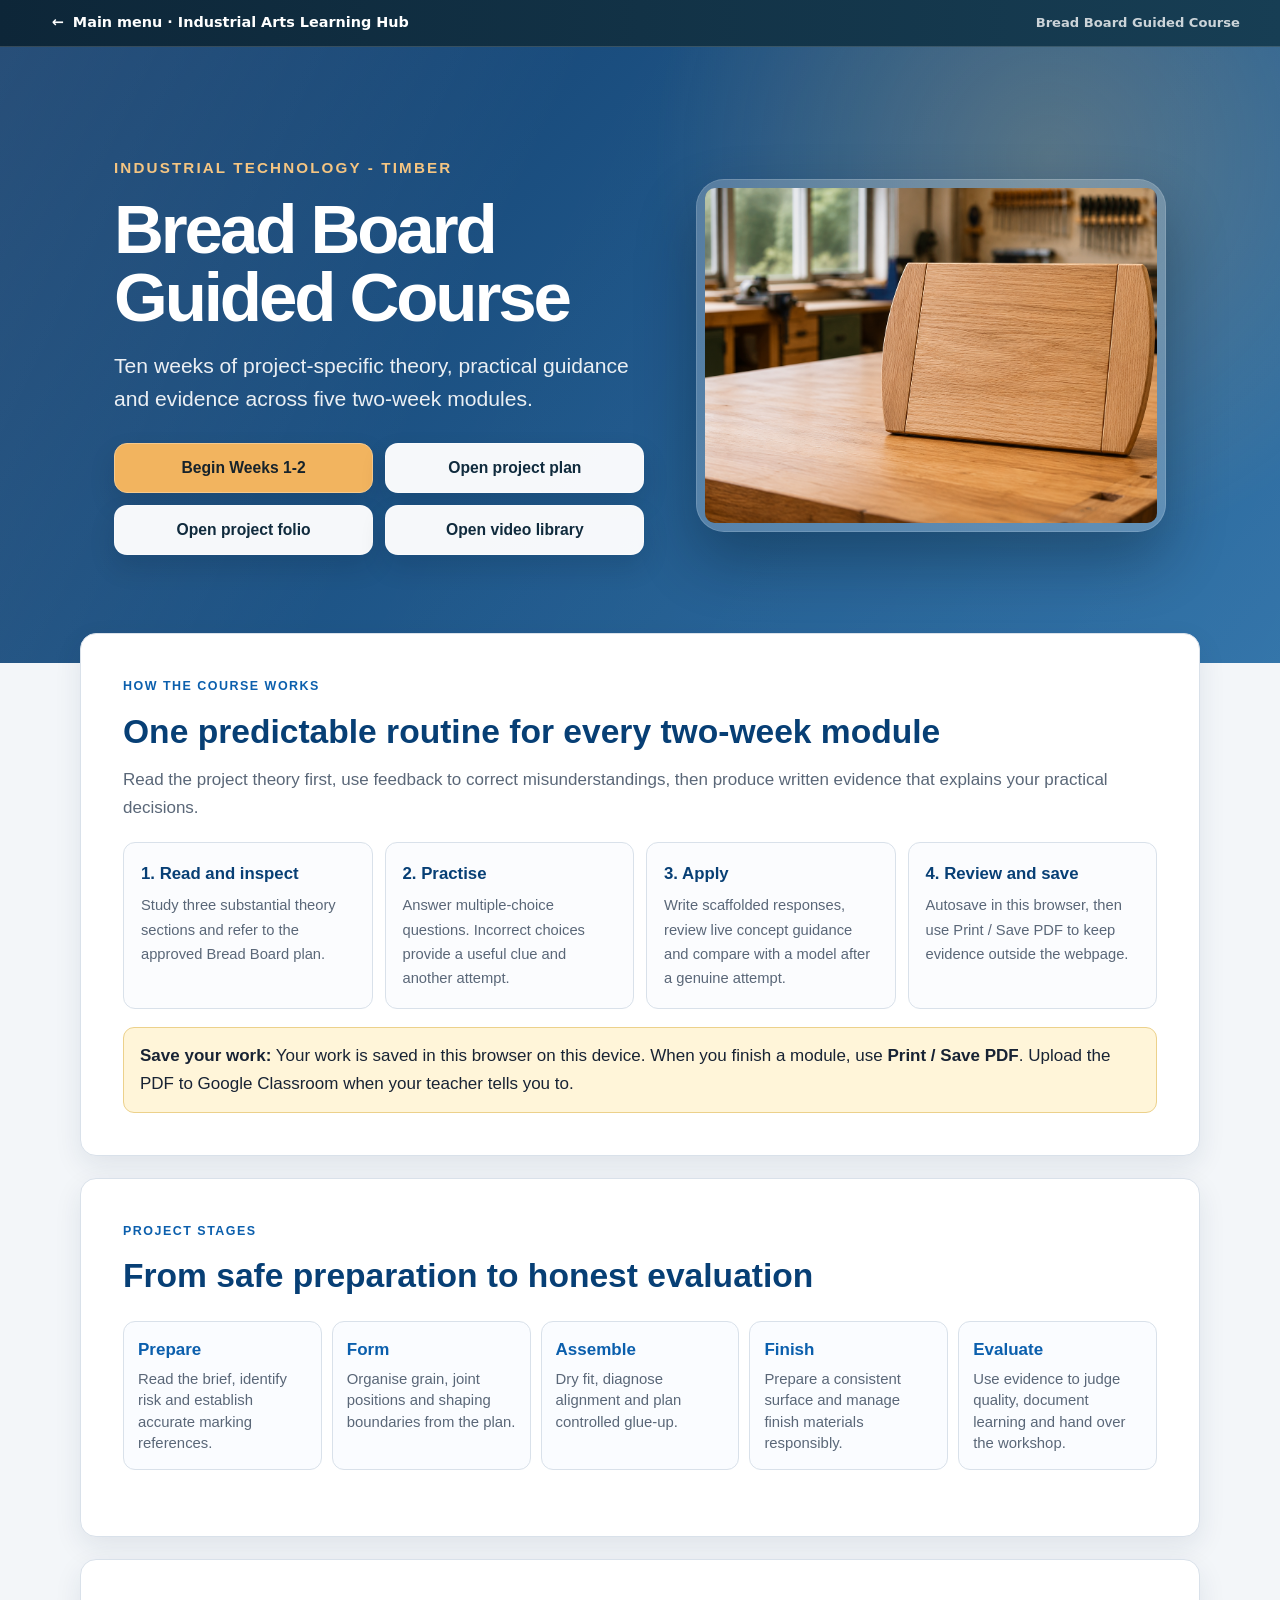
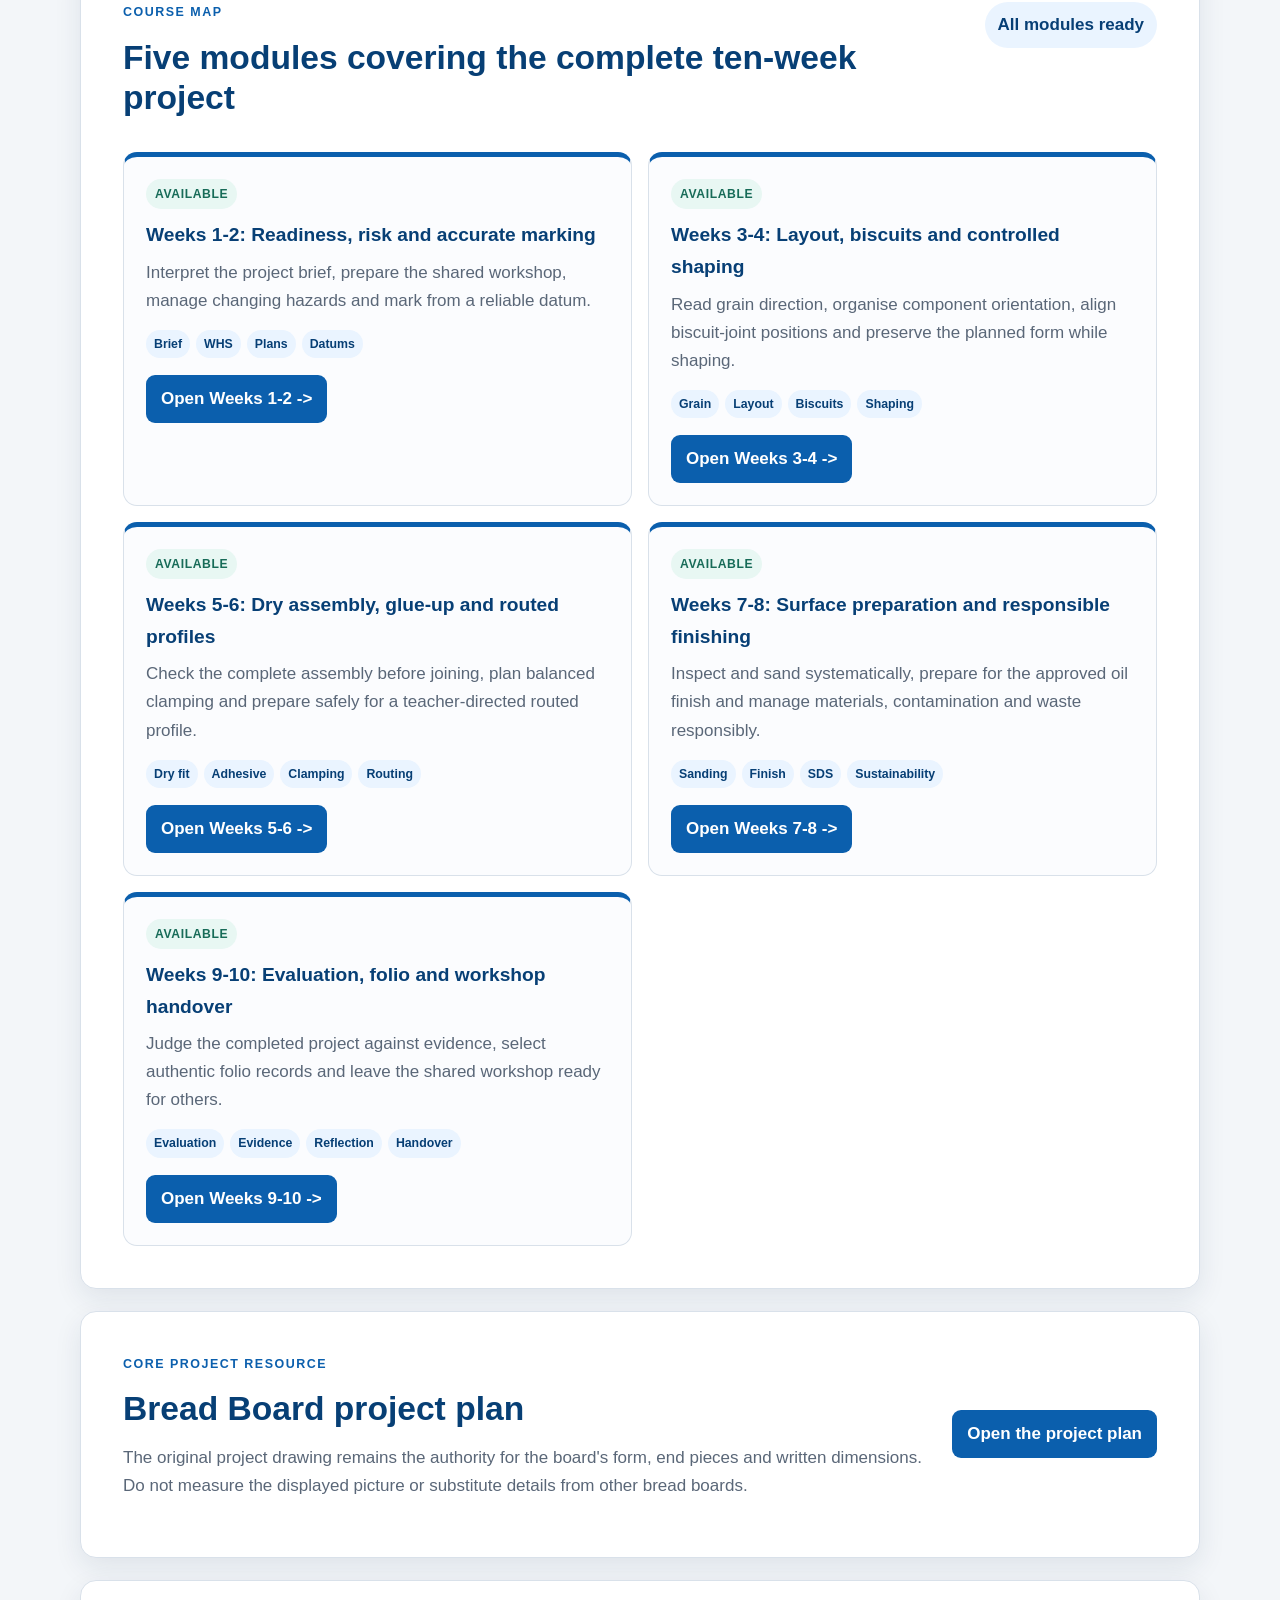
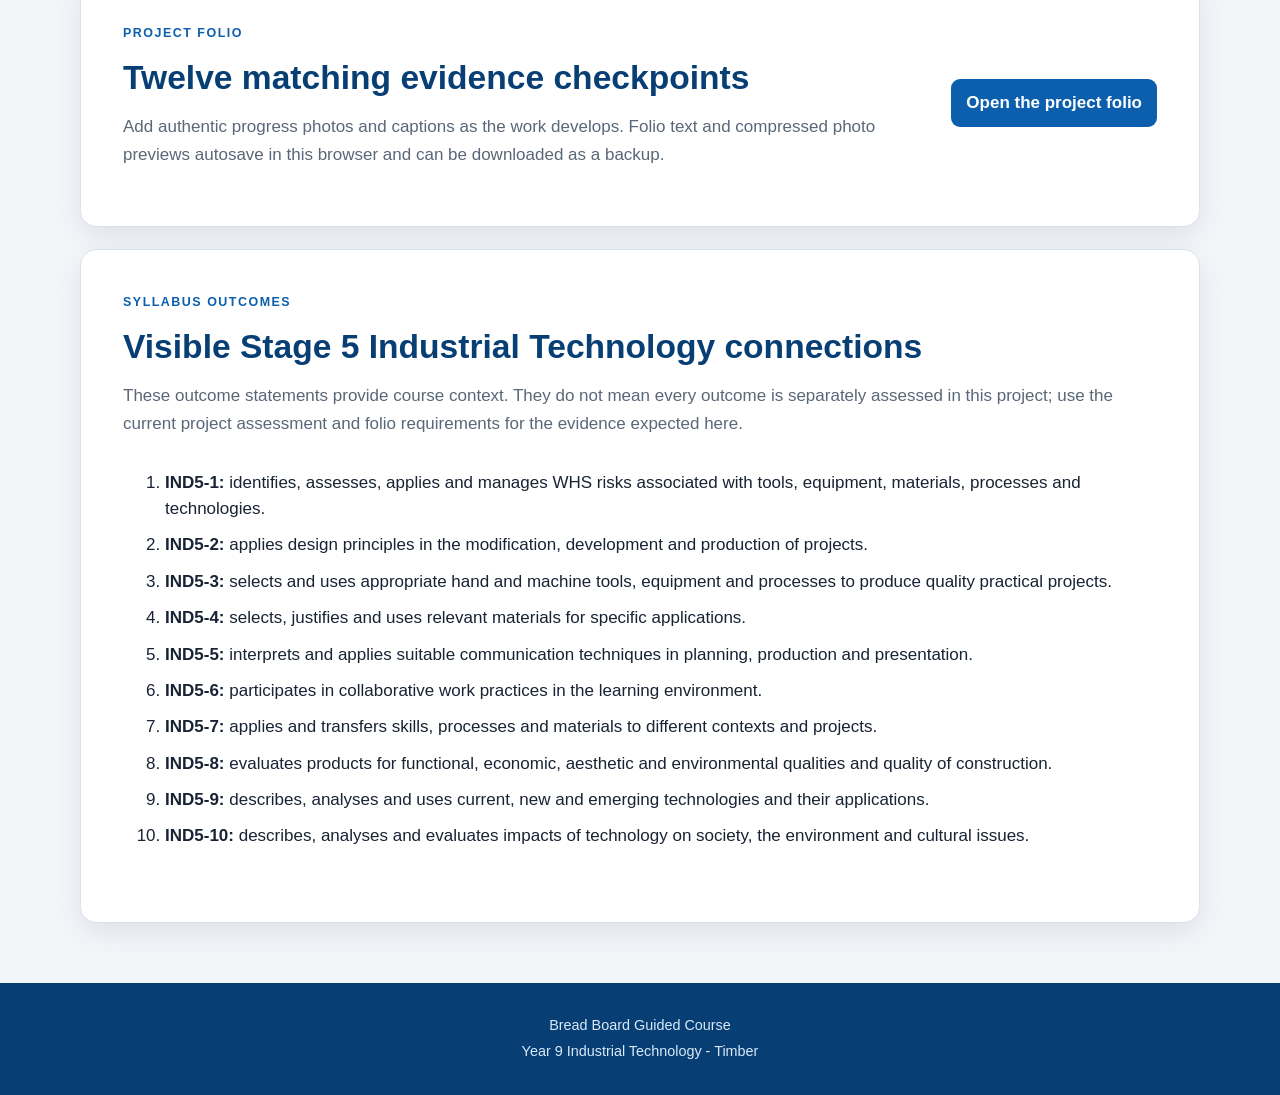
==== commit e8212a8e: "Refine hero and add learning hub navigation" ====
--- a/index.html
+++ b/index.html
@@ -6,29 +6,28 @@
   <meta name="description" content="Year 9 Bread Board guided learning course for Industrial Technology - Timber.">
   <title>Bread Board Guided Course</title>
   <link rel="stylesheet" href="assets/course.css">
+  <link rel="stylesheet" href="shared/sister-site.css" data-sister-site-styles>
+  <script src="shared/hub-navigation.js" defer></script>
 </head>
 <body>
   <a class="skip-link" href="#main-content">Skip to course pages</a>
 
-  <header class="hero landing-hero">
+  <header class="hero landing-hero sister-hero" style="--hero-start:#123d6b;--hero-end:#2c70a7;--hero-accent:#f2b45f">
     <div class="hero-inner">
       <div class="hero-copy">
         <p class="eyebrow">Industrial Technology - Timber</p>
         <h1>Bread Board Guided Course</h1>
-        <p class="hero-subtitle">Ten weeks of project-specific theory, guided practice and evidence organised into five manageable two-week modules.</p>
-        <div class="hero-pills" aria-label="Course features">
-          <span>5 paired-week modules</span>
-          <span>Guided feedback</span>
-          <span>12-card project folio</span>
-          <span>Printable evidence</span>
-        </div>
+        <p class="hero-subtitle">Ten weeks of project-specific theory, practical guidance and evidence across five two-week modules.</p>
         <div class="hero-actions">
           <a class="button-link" href="modules/module-01.html">Begin Weeks 1-2</a>
           <a class="button-link secondary" href="assets/breadboard-plans.pdf" target="_blank" rel="noopener">Open project plan</a>
+          <a class="button-link secondary" href="breadboard-folio.html">Open project folio</a>
           <a class="button-link secondary" href="youtube-library/video-library.html">Open video library</a>
         </div>
       </div>
-      <img class="hero-board" src="assets/breadboard-hero.png" alt="Plan-accurate timber bread board with curved end pieces in a school workshop">
+      <figure class="hero-showcase">
+        <img class="hero-board" src="assets/breadboard-hero.png" alt="Plan-accurate timber bread board with curved end pieces in a school workshop">
+      </figure>
     </div>
   </header>
 
--- a/shared/sister-site.css
+++ b/shared/sister-site.css
@@ -0,0 +1,288 @@
+:root {
+  --hub-ink: #102b3d;
+  --hub-paper: #f5f8fa;
+}
+
+.hub-return-bar {
+  background: linear-gradient(90deg, #0d2638, #173e54);
+  border-bottom: 1px solid rgba(255, 255, 255, 0.16);
+  color: #fff;
+  font-family: Inter, ui-sans-serif, system-ui, -apple-system, BlinkMacSystemFont, "Segoe UI", sans-serif;
+  position: relative;
+  z-index: 1000;
+}
+
+.hub-return-inner {
+  align-items: center;
+  display: flex;
+  gap: 1rem;
+  justify-content: space-between;
+  margin: 0 auto;
+  max-width: 1240px;
+  min-height: 44px;
+  padding: 0.45rem 1.25rem;
+}
+
+.hub-return-link {
+  align-items: center;
+  border-radius: 999px;
+  color: #fff;
+  display: inline-flex;
+  font-size: 0.9rem;
+  font-weight: 800;
+  gap: 0.55rem;
+  line-height: 1.2;
+  padding: 0.45rem 0.75rem;
+  text-decoration: none;
+}
+
+.hub-return-link:hover,
+.hub-return-link:focus-visible {
+  background: rgba(255, 255, 255, 0.14);
+  color: #fff;
+  outline: 3px solid rgba(255, 255, 255, 0.42);
+  outline-offset: 2px;
+}
+
+.hub-course-label {
+  color: rgba(255, 255, 255, 0.78);
+  font-size: 0.82rem;
+  font-weight: 700;
+  overflow: hidden;
+  text-overflow: ellipsis;
+  white-space: nowrap;
+}
+
+.sister-hero {
+  --hero-start: #173f55;
+  --hero-end: #2f6b7e;
+  --hero-accent: #f0bd67;
+  background:
+    radial-gradient(circle at 82% 18%, color-mix(in srgb, var(--hero-accent) 24%, transparent), transparent 34%),
+    linear-gradient(135deg, var(--hero-start) 0%, var(--hero-end) 100%);
+  color: #fff;
+  isolation: isolate;
+  overflow: hidden;
+  position: relative;
+}
+
+.sister-hero::before {
+  background: linear-gradient(115deg, rgba(255, 255, 255, 0.09), transparent 38%, rgba(255, 255, 255, 0.04));
+  content: "";
+  inset: 0;
+  pointer-events: none;
+  position: absolute;
+  z-index: -1;
+}
+
+.sister-hero .hero-inner,
+.sister-hero.hero.content-section {
+  align-items: center;
+  display: grid;
+  gap: clamp(2rem, 4vw, 3.5rem);
+  grid-template-columns: minmax(0, 1.06fr) minmax(320px, 0.94fr);
+  margin: 0 auto;
+  max-width: 1240px;
+  min-height: 520px;
+  padding: clamp(2.8rem, 5vw, 4.5rem) clamp(1.25rem, 5vw, 4rem);
+}
+
+.sister-hero .hero-copy {
+  max-width: 680px;
+  min-width: 0;
+}
+
+.sister-hero .eyebrow {
+  color: color-mix(in srgb, var(--hero-accent) 78%, #fff);
+  font-size: clamp(0.78rem, 1.4vw, 0.95rem);
+  font-weight: 900;
+  letter-spacing: 0.14em;
+  margin: 0 0 1rem;
+  text-transform: uppercase;
+}
+
+.sister-hero h1 {
+  color: #fff;
+  font-size: clamp(3rem, 5.4vw, 4.75rem);
+  letter-spacing: -0.045em;
+  line-height: 0.98;
+  margin: 0;
+  max-width: 12ch;
+  text-wrap: balance;
+}
+
+.sister-hero .hero-subtitle,
+.sister-hero .hero-lede,
+.sister-hero .hero-copy > p:not(.eyebrow) {
+  color: rgba(255, 255, 255, 0.91);
+  font-size: clamp(1.05rem, 2vw, 1.32rem);
+  line-height: 1.55;
+  margin: 1.15rem 0 0;
+  max-width: 60ch;
+}
+
+.sister-hero .hero-intro {
+  color: rgba(255, 255, 255, 0.76) !important;
+  font-size: 1rem !important;
+  margin-top: 0.75rem !important;
+}
+
+.sister-hero .hero-actions {
+  align-items: stretch;
+  display: flex;
+  flex-wrap: wrap;
+  gap: 0.75rem;
+  margin-top: 1.75rem;
+}
+
+.sister-hero .hero-actions a {
+  align-items: center;
+  background: rgba(255, 255, 255, 0.96);
+  border: 1px solid rgba(255, 255, 255, 0.58);
+  border-radius: 13px;
+  box-shadow: 0 12px 26px rgba(6, 23, 33, 0.14);
+  color: var(--hub-ink);
+  display: inline-flex;
+  flex: 1 1 185px;
+  font-size: 0.98rem;
+  font-weight: 850;
+  justify-content: center;
+  line-height: 1.2;
+  margin: 0;
+  min-height: 50px;
+  padding: 0.8rem 1rem;
+  text-align: center;
+  text-decoration: none;
+}
+
+.sister-hero .hero-actions a:first-child {
+  background: var(--hero-accent);
+  border-color: color-mix(in srgb, var(--hero-accent) 72%, #fff);
+  color: #17232b;
+}
+
+.sister-hero .hero-actions a:hover,
+.sister-hero .hero-actions a:focus-visible {
+  box-shadow: 0 14px 30px rgba(4, 18, 28, 0.24);
+  outline: 3px solid rgba(255, 255, 255, 0.48);
+  outline-offset: 3px;
+  transform: translateY(-2px);
+}
+
+.sister-hero .hero-showcase,
+.sister-hero .hero-media {
+  aspect-ratio: 4 / 3;
+  background: rgba(255, 255, 255, 0.1);
+  border: 1px solid rgba(255, 255, 255, 0.26);
+  border-radius: 28px;
+  box-shadow: 0 28px 60px rgba(3, 18, 28, 0.32);
+  margin: 0;
+  max-height: 430px;
+  min-height: 330px;
+  overflow: hidden;
+  position: relative;
+  width: 100%;
+}
+
+.sister-hero .hero-media {
+  display: block;
+}
+
+.sister-hero .hero-showcase img,
+.sister-hero .hero-media img {
+  display: block !important;
+  height: 100% !important;
+  margin: 0 !important;
+  max-height: none !important;
+  max-width: none !important;
+  object-fit: cover !important;
+  object-position: center !important;
+  inset: 0 !important;
+  position: absolute !important;
+  width: 100% !important;
+}
+
+.sister-hero .hero-showcase.hero-image-contain img,
+.sister-hero .hero-media.hero-image-contain img {
+  object-fit: contain !important;
+  padding: 1rem;
+}
+
+.sister-hero .hero-image-note,
+.sister-hero .hero-media figcaption {
+  background: linear-gradient(180deg, transparent, rgba(7, 19, 27, 0.82));
+  bottom: 0;
+  color: rgba(255, 255, 255, 0.9);
+  font-size: 0.78rem;
+  left: 0;
+  line-height: 1.35;
+  margin: 0;
+  padding: 2.4rem 1rem 0.8rem;
+  position: absolute;
+  right: 0;
+}
+
+.sister-hero .hero-badges,
+.sister-hero .hero-pills {
+  display: none;
+}
+
+@media (max-width: 820px) {
+  .sister-hero .hero-inner,
+  .sister-hero.hero.content-section {
+    gap: 1.75rem;
+    grid-template-columns: minmax(0, 1fr);
+    min-height: auto;
+    padding: 3rem 1.1rem 2.4rem;
+  }
+
+  .sister-hero h1 {
+    font-size: clamp(2.65rem, 12vw, 4.1rem);
+    max-width: 100%;
+  }
+
+  .sister-hero .hero-actions {
+    display: grid;
+    grid-template-columns: minmax(0, 1fr);
+  }
+
+  .sister-hero .hero-actions a {
+    width: 100%;
+  }
+
+  .sister-hero .hero-showcase,
+  .sister-hero .hero-media {
+    aspect-ratio: 16 / 10;
+    min-height: 245px;
+  }
+}
+
+@media (max-width: 520px) {
+  .hub-return-inner {
+    align-items: flex-start;
+    flex-direction: column;
+    gap: 0.1rem;
+    padding: 0.45rem 0.8rem;
+  }
+
+  .hub-return-link {
+    padding-left: 0.25rem;
+  }
+
+  .hub-course-label {
+    padding-left: 2rem;
+    white-space: normal;
+  }
+
+  .sister-hero .hero-subtitle,
+  .sister-hero .hero-lede,
+  .sister-hero .hero-copy > p:not(.eyebrow) {
+    font-size: 1.04rem;
+  }
+}
+
+@media print {
+  .hub-return-bar {
+    display: none !important;
+  }
+}
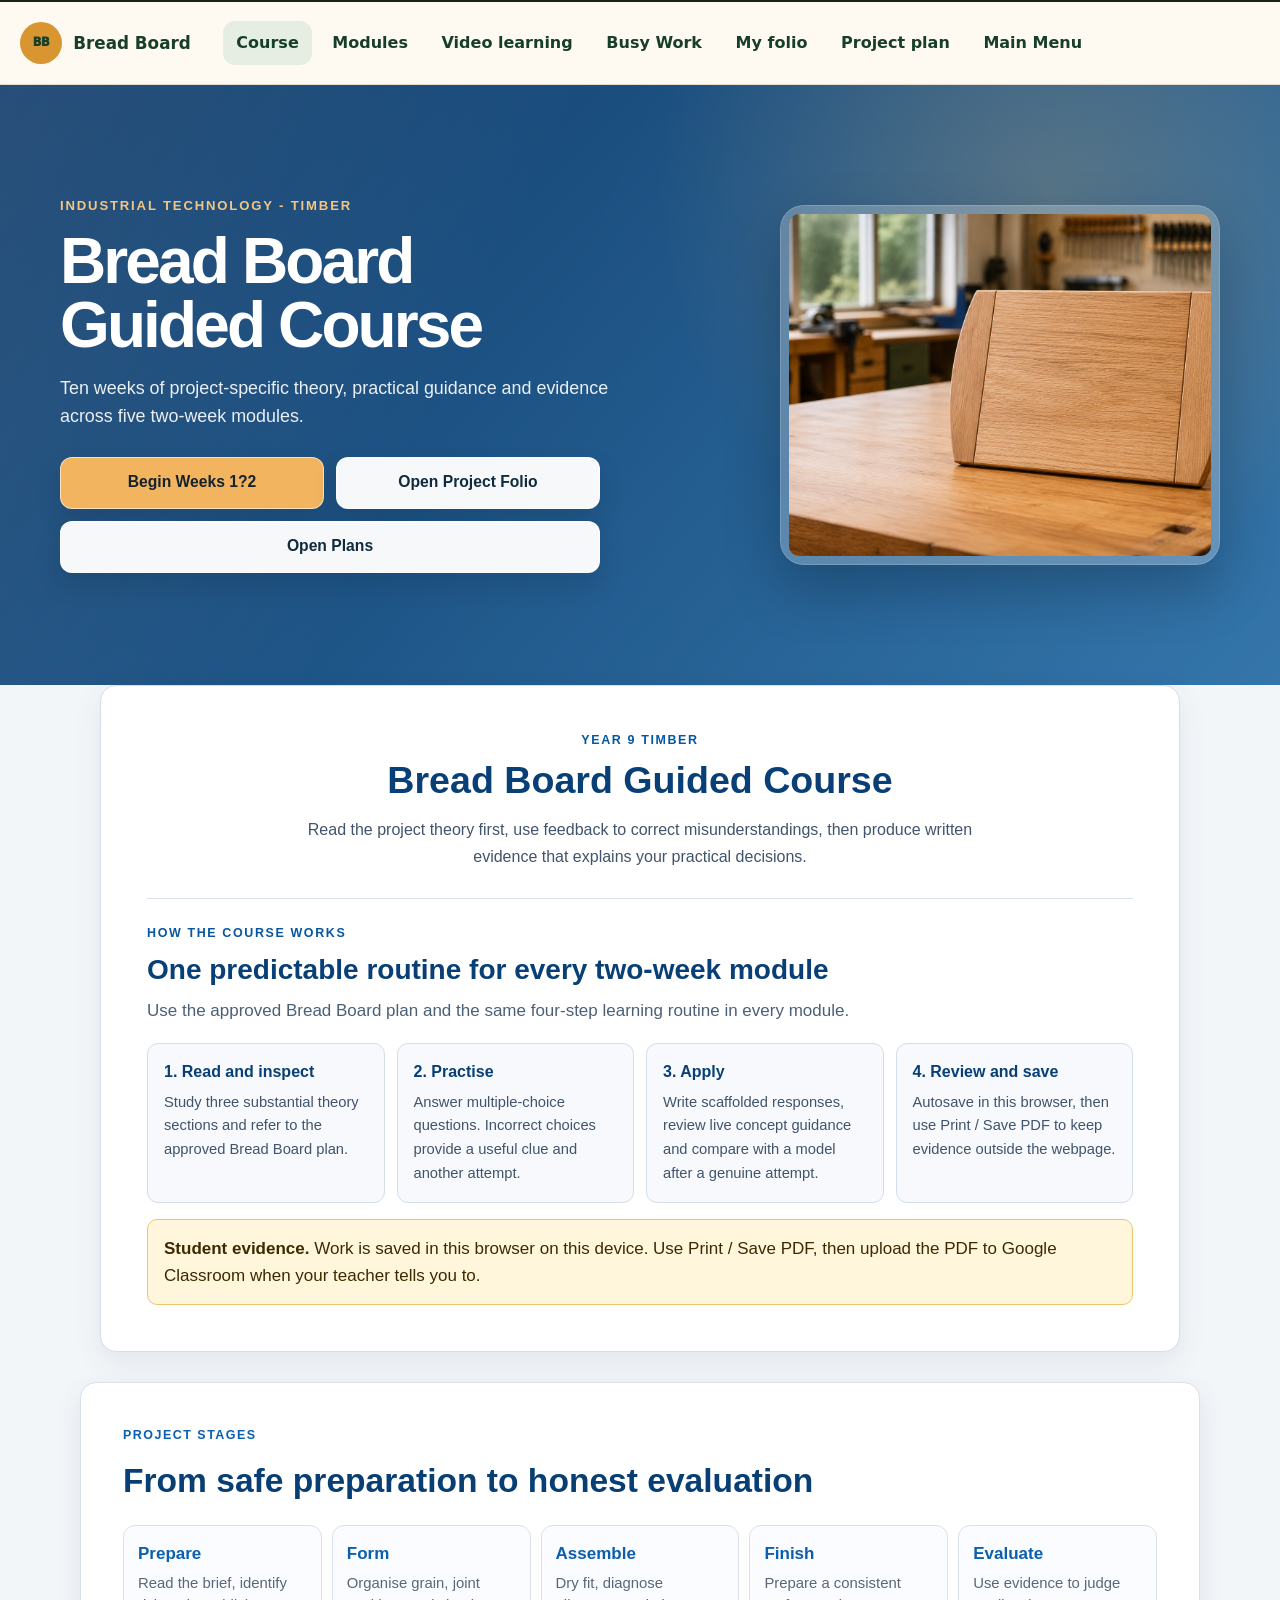
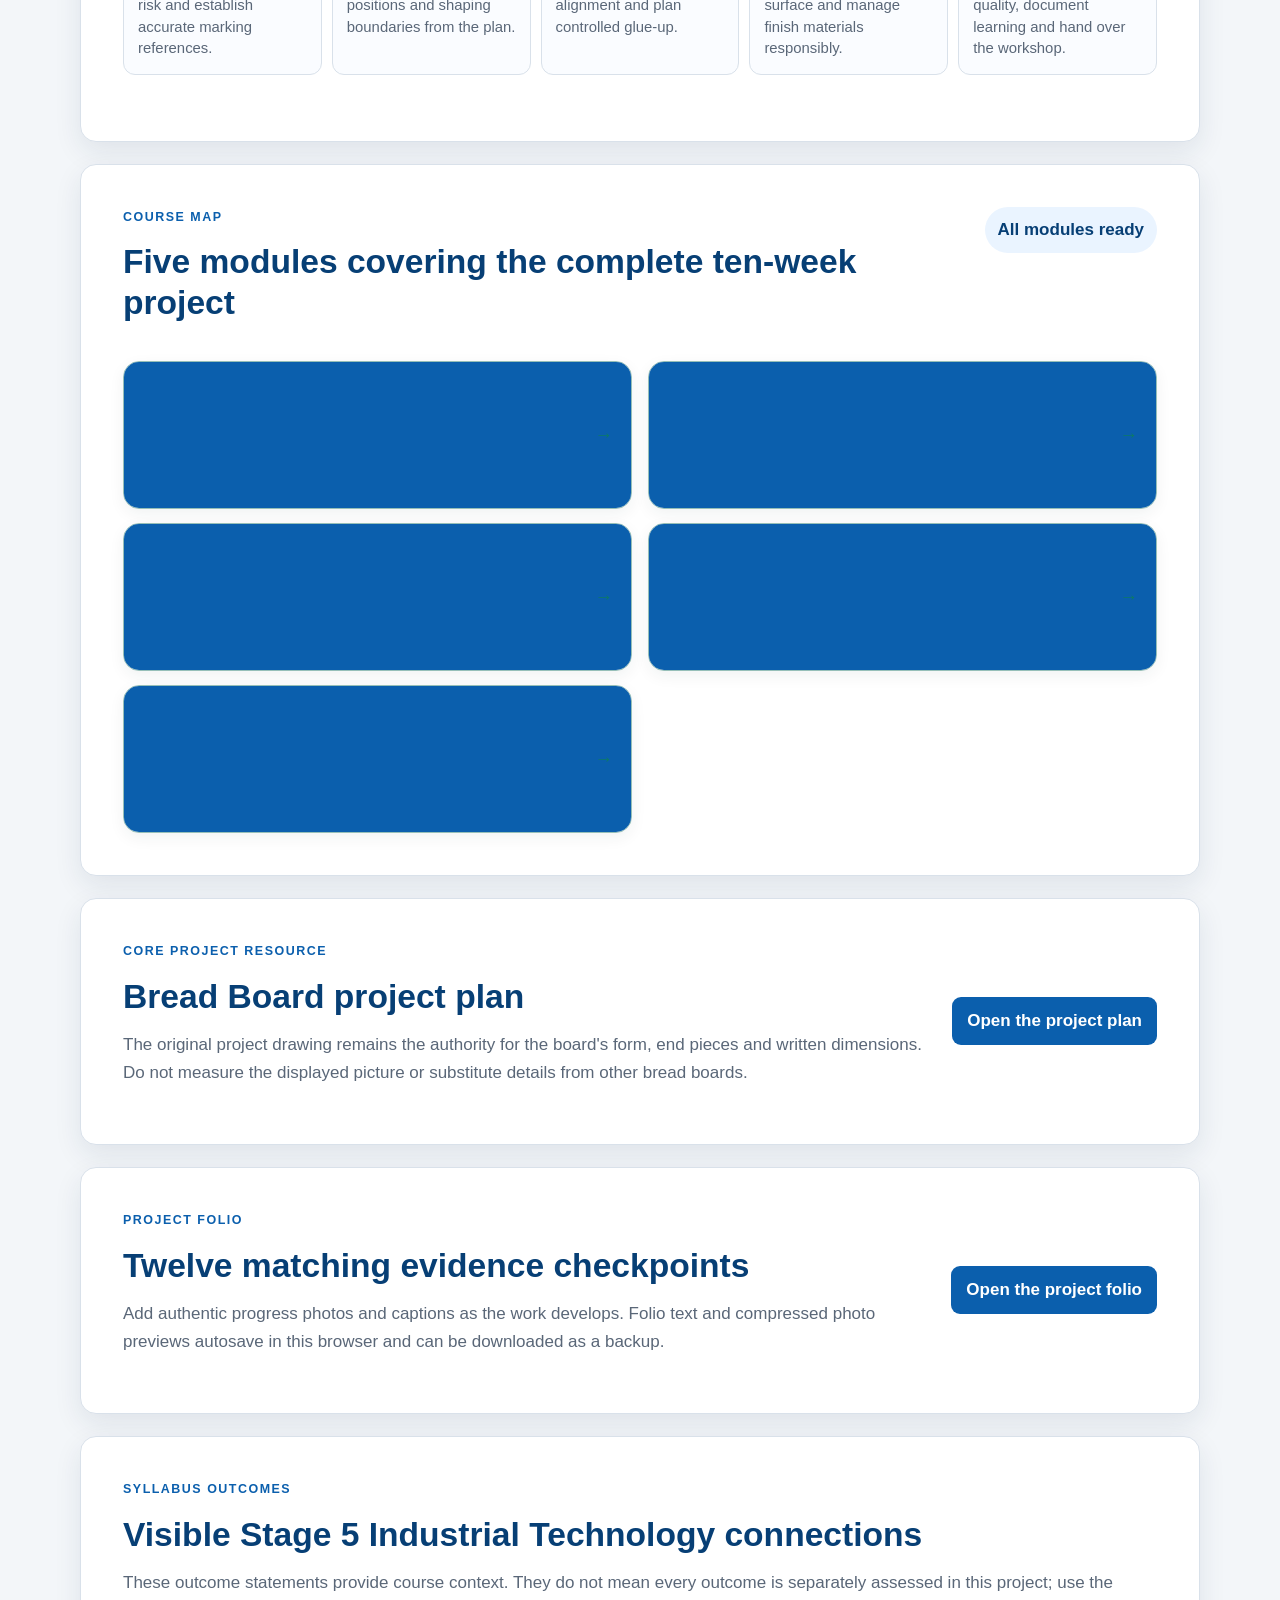
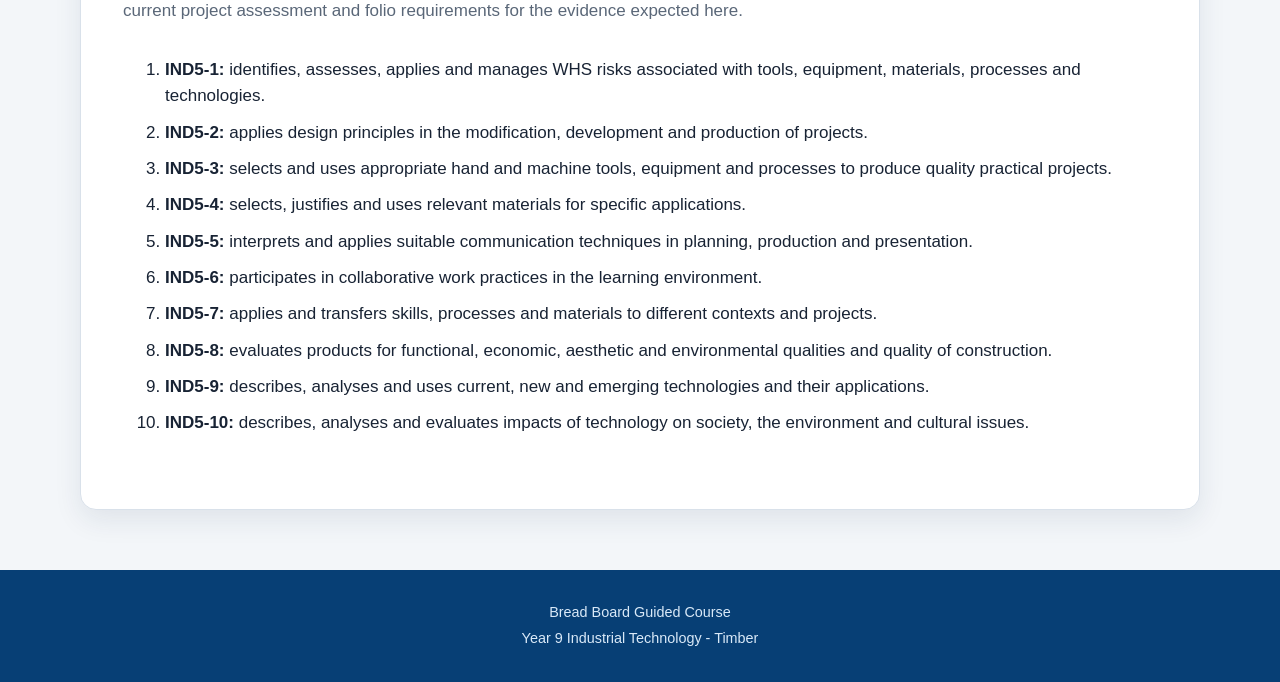
==== commit 94686278: "Standardise Task 33 course front page" ====
--- a/index.html
+++ b/index.html
@@ -7,22 +7,23 @@
   <title>Bread Board Guided Course</title>
   <link rel="stylesheet" href="assets/course.css">
   <link rel="stylesheet" href="shared/sister-site.css" data-sister-site-styles>
+  <link rel="stylesheet" href="course-family-hero.css">
   <script src="shared/hub-navigation.js" defer></script>
-</head>
+  <link rel="stylesheet" href="course-family-intro.css">
+<link rel="stylesheet" href="module-pathway.css"></head>
 <body>
   <a class="skip-link" href="#main-content">Skip to course pages</a>
 
-  <header class="hero landing-hero sister-hero" style="--hero-start:#123d6b;--hero-end:#2c70a7;--hero-accent:#f2b45f">
-    <div class="hero-inner">
+  <header class="hero landing-hero sister-hero course-family-hero" style="--hero-start:#123d6b;--hero-end:#2c70a7;--hero-accent:#f2b45f">
+    <div class="hero-inner course-family-hero-inner">
       <div class="hero-copy">
         <p class="eyebrow">Industrial Technology - Timber</p>
         <h1>Bread Board Guided Course</h1>
         <p class="hero-subtitle">Ten weeks of project-specific theory, practical guidance and evidence across five two-week modules.</p>
         <div class="hero-actions">
-          <a class="button-link" href="modules/module-01.html">Begin Weeks 1-2</a>
-          <a class="button-link secondary" href="assets/breadboard-plans.pdf" target="_blank" rel="noopener">Open project plan</a>
-          <a class="button-link secondary" href="breadboard-folio.html">Open project folio</a>
-          <a class="button-link secondary" href="youtube-library/video-library.html">Open video library</a>
+          <a class="button-link" href="modules/module-01.html">Begin Weeks 1?2</a>
+          <a class="button-link secondary" href="breadboard-folio.html">Open Project Folio</a>
+          <a class="button-link secondary" href="assets/breadboard-plans.pdf" target="_blank" rel="noopener">Open Plans</a>
         </div>
       </div>
       <figure class="hero-showcase">
@@ -32,18 +33,30 @@
   </header>
 
   <main id="main-content" class="landing-main">
-    <section class="card">
-      <p class="section-kicker">How the course works</p>
-      <h2>One predictable routine for every two-week module</h2>
-      <p class="muted">Read the project theory first, use feedback to correct misunderstandings, then produce written evidence that explains your practical decisions.</p>
-      <div class="how-grid">
-        <article><strong>1. Read and inspect</strong><p>Study three substantial theory sections and refer to the approved Bread Board plan.</p></article>
-        <article><strong>2. Practise</strong><p>Answer multiple-choice questions. Incorrect choices provide a useful clue and another attempt.</p></article>
-        <article><strong>3. Apply</strong><p>Write scaffolded responses, review live concept guidance and compare with a model after a genuine attempt.</p></article>
-        <article><strong>4. Review and save</strong><p>Autosave in this browser, then use Print / Save PDF to keep evidence outside the webpage.</p></article>
+    <section class="course-family-intro" aria-labelledby="course-family-intro-title">
+  <div class="course-family-intro__inner">
+    <header class="course-family-intro__heading">
+      <p class="course-family-intro__eyebrow">Year 9 Timber</p>
+      <h2 id="course-family-intro-title">Bread Board Guided Course</h2>
+      <p class="course-family-intro__lede">Read the project theory first, use feedback to correct misunderstandings, then produce written evidence that explains your practical decisions.</p>
+    </header>
+    <div class="course-family-intro__routine">
+      <div class="course-family-intro__routine-heading">
+        <p class="course-family-intro__eyebrow">How the course works</p>
+        <h3>One predictable routine for every two-week module</h3>
+        <p>Use the approved Bread Board plan and the same four-step learning routine in every module.</p>
       </div>
-      <div class="notice"><strong>Save your work:</strong> Your work is saved in this browser on this device. When you finish a module, use <strong>Print / Save PDF</strong>. Upload the PDF to Google Classroom when your teacher tells you to.</div>
-    </section>
+      <div class="course-family-intro__cards">
+      <article class="course-family-intro__card"><h4>1. Read and inspect</h4><p>Study three substantial theory sections and refer to the approved Bread Board plan.</p></article>
+      <article class="course-family-intro__card"><h4>2. Practise</h4><p>Answer multiple-choice questions. Incorrect choices provide a useful clue and another attempt.</p></article>
+      <article class="course-family-intro__card"><h4>3. Apply</h4><p>Write scaffolded responses, review live concept guidance and compare with a model after a genuine attempt.</p></article>
+      <article class="course-family-intro__card"><h4>4. Review and save</h4><p>Autosave in this browser, then use Print / Save PDF to keep evidence outside the webpage.</p></article>
+      </div>
+    </div>
+    <p class="course-family-intro__evidence"><strong>Student evidence.</strong> Work is saved in this browser on this device. Use Print / Save PDF, then upload the PDF to Google Classroom when your teacher tells you to.</p>
+
+  </div>
+</section>
 
     <section class="card" aria-labelledby="stages-title">
       <p class="section-kicker">Project stages</p>
--- a/assets/course.css
+++ b/assets/course.css
@@ -263,6 +263,12 @@
 .feedback.not-yet { background: var(--amber-light); border-left: 5px solid var(--amber); }
 .feedback.error { background: var(--danger-light); border-left: 5px solid var(--danger); }
 .hint-panel { background: var(--brand-light); border-left: 5px solid var(--brand); }
+.hint-panel p { margin: 0; }
+.theory-hint-link { color: var(--brand-dark); font-weight: 900; }
+.hint-detail-button { margin-top: 10px; }
+.secondary-hint { margin-top: 10px !important; padding-top: 10px; border-top: 1px solid #b8cadb; }
+.textbook-section { scroll-margin-top: 18px; }
+.textbook-section:focus { outline: 4px solid #ffbf47; outline-offset: 4px; }
 .model-panel { background: #f1f4f8; border: 1px solid #cfd9e4; }
 .attempts { color: var(--muted); font-size: .84rem; margin-left: auto; }
 .mastery-badge { display: none; color: var(--accent); font-weight: 900; }
@@ -271,6 +277,21 @@
 .written-card { border: 1px solid var(--line); border-radius: 14px; padding: 22px; background: #fcfdff; }
 .written-card.reviewed { border-color: #9ccdc1; background: #fbfffe; }
 .written-card h3 { margin: 0 0 8px; color: var(--brand-dark); }
+.written-prompt { margin-bottom: 8px; }
+.question-clarification { margin: 0 0 15px; }
+.clarification-button {
+  min-height: 42px;
+  border: 1px solid #aebfd0;
+  border-radius: 9px;
+  padding: 8px 12px;
+  background: #fff;
+  color: var(--brand-dark);
+  font-weight: 800;
+}
+.clarification-button:hover { background: var(--brand-light); }
+.clarification-button:focus-visible { outline: 3px solid rgba(11,95,173,.28); outline-offset: 2px; }
+.clarification-panel { margin-top: 9px; border-left: 5px solid var(--accent); border-radius: 10px; padding: 12px 14px; background: #eef9f6; color: var(--ink); }
+.clarification-panel[hidden] { display: none; }
 .scaffold { border-left: 4px solid var(--brand); background: var(--brand-light); border-radius: 0 10px 10px 0; padding: 13px 16px; margin: 14px 0; }
 .scaffold strong { display: block; margin-bottom: 5px; }
 .scaffold ul { margin: 4px 0 0; padding-left: 1.15rem; }
@@ -679,3 +700,47 @@
   .photo-preview { max-height: 95mm; }
   .folio-card textarea { border: 0; min-height: 45mm; overflow: visible; }
 }
+
+/* Guided-course reading rhythm and long-response layout */
+.textbook-section .kicker,
+.textbook-section .section-kicker {
+  max-width: 78ch;
+  margin-bottom: 10px;
+  color: #33465d;
+  font-weight: 750;
+  line-height: 1.5;
+}
+.textbook-section h2 { margin-bottom: 22px; }
+.textbook-section > p,
+.textbook-section > div > p { max-width: 78ch; text-wrap: pretty; }
+.textbook-section .theory-chunk-heading {
+  margin: 24px 0 8px;
+  padding-left: 11px;
+  border-left: 4px solid var(--brand);
+  color: var(--brand-dark);
+  font-size: 1rem;
+  line-height: 1.35;
+}
+.textbook-section strong { color: var(--brand-dark); }
+.textbook-section li + li { margin-top: 6px; }
+.written-list { width: 100%; min-width: 0; }
+.written-card { width: 100%; min-width: 0; }
+.written-card textarea {
+  display: block;
+  width: 100%;
+  max-width: none;
+  min-width: 0;
+  min-height: 175px;
+  padding: 14px;
+  line-height: 1.55;
+  resize: vertical;
+  overflow-wrap: break-word;
+}
+.response-meta { flex-wrap: wrap; }
+
+@media (max-width: 700px) {
+  .lesson-hero + main .lesson-overview .roadmap { grid-template-columns: 1fr; }
+  .written-card { padding: 18px 14px; }
+  .written-card textarea { min-height: 210px; padding: 12px; }
+  .response-meta { display: grid; grid-template-columns: 1fr; }
+}
--- a/shared/sister-site.css
+++ b/shared/sister-site.css
@@ -1,56 +1,111 @@
 :root {
-  --hub-ink: #102b3d;
-  --hub-paper: #f5f8fa;
-}
-
-.hub-return-bar {
-  background: linear-gradient(90deg, #0d2638, #173e54);
-  border-bottom: 1px solid rgba(255, 255, 255, 0.16);
-  color: #fff;
+  --hub-ink: #173f28;
+  --hub-paper: #fffaf1;
+}
+
+.course-family-nav {
+  background: var(--hub-paper);
+  border-top: 2px solid #17231b;
+  border-bottom: 1px solid #e6ddce;
+  color: var(--hub-ink);
+  display: block;
+  font-size: 16px;
   font-family: Inter, ui-sans-serif, system-ui, -apple-system, BlinkMacSystemFont, "Segoe UI", sans-serif;
-  position: relative;
+  line-height: 1.6;
+  margin: 0;
+  position: sticky;
+  top: 0;
+  width: 100%;
   z-index: 1000;
 }
 
-.hub-return-inner {
+.course-family-nav *,
+.course-family-nav *::before,
+.course-family-nav *::after { box-sizing: border-box; }
+
+.course-family-nav__inner {
   align-items: center;
   display: flex;
-  gap: 1rem;
-  justify-content: space-between;
+  gap: 1.15rem 2rem;
   margin: 0 auto;
-  max-width: 1240px;
-  min-height: 44px;
-  padding: 0.45rem 1.25rem;
-}
-
-.hub-return-link {
-  align-items: center;
-  border-radius: 999px;
-  color: #fff;
+  max-width: 1380px;
+  min-height: 82px;
+  padding: 0.8rem 1.25rem;
+}
+
+.course-family-nav__brand {
+  align-items: center;
+  color: var(--hub-ink);
   display: inline-flex;
-  font-size: 0.9rem;
-  font-weight: 800;
-  gap: 0.55rem;
+  flex: 0 0 auto;
+  font-size: 1.05rem;
+  font-weight: 900;
+  gap: 0.7rem;
   line-height: 1.2;
-  padding: 0.45rem 0.75rem;
+  padding: 0;
   text-decoration: none;
 }
 
-.hub-return-link:hover,
-.hub-return-link:focus-visible {
-  background: rgba(255, 255, 255, 0.14);
-  color: #fff;
-  outline: 3px solid rgba(255, 255, 255, 0.42);
+.course-family-nav__mark {
+  align-items: center;
+  background: #d9952f;
+  border-radius: 50%;
+  color: #173f28;
+  display: inline-flex;
+  font-size: 0.72rem;
+  font-weight: 950;
+  height: 42px;
+  justify-content: center;
+  letter-spacing: -0.04em;
+  width: 42px;
+}
+
+.course-family-nav__links {
+  align-items: center;
+  display: flex;
+  flex: 1 1 auto;
+  flex-wrap: wrap;
+  gap: 0.25rem 0.4rem;
+}
+
+.course-family-nav__links a {
+  border-radius: 12px;
+  color: var(--hub-ink);
+  display: inline-flex;
+  font-size: 1rem;
+  font-weight: 850;
+  line-height: 1.2;
+  padding: 0.78rem 0.85rem;
+  text-decoration: none;
+  white-space: nowrap;
+}
+
+.course-family-nav__links a:hover,
+.course-family-nav__links a:focus-visible {
+  background: #edf1e8;
+  color: #102f1d;
+  outline: 3px solid #d7dfd2;
   outline-offset: 2px;
 }
 
-.hub-course-label {
-  color: rgba(255, 255, 255, 0.78);
-  font-size: 0.82rem;
-  font-weight: 700;
-  overflow: hidden;
-  text-overflow: ellipsis;
-  white-space: nowrap;
+.course-family-nav__links a[aria-current="page"] {
+  background: #e6eee4;
+  color: #173f28;
+}
+
+.has-course-family-nav .course-bar { display: none; }
+
+@media (max-width: 780px) {
+  .course-family-nav { position: relative; }
+  .course-family-nav__inner { display: grid; gap: 0.6rem; min-height: 0; padding: 0.7rem 0.8rem 0.55rem; }
+  .course-family-nav__brand { font-size: 1rem; }
+  .course-family-nav__mark { height: 36px; width: 36px; }
+  .course-family-nav__links { flex-wrap: nowrap; margin-inline: -0.8rem; overflow-x: auto; padding: 0 0.8rem 0.45rem; scrollbar-width: thin; }
+  .course-family-nav__links a { flex: 0 0 auto; font-size: 0.92rem; padding: 0.62rem 0.72rem; }
+}
+
+@media print {
+  .course-family-nav { display: none !important; }
 }
 
 .sister-hero {
--- a/course-family-hero.css
+++ b/course-family-hero.css
@@ -0,0 +1,285 @@
+/* Shared homepage hero geometry for Steve's non-VET course family. */
+.course-family-hero {
+  --family-hero-height: 600px;
+  --family-hero-media-height: 360px;
+  display: block !important;
+  height: var(--family-hero-height) !important;
+  isolation: isolate;
+  margin: 0 !important;
+  max-width: none !important;
+  max-height: var(--family-hero-height) !important;
+  min-height: var(--family-hero-height) !important;
+  overflow: hidden;
+  padding: 0 !important;
+  position: relative;
+  width: 100% !important;
+}
+
+.course-family-hero .course-family-hero-inner {
+  align-items: center !important;
+  display: grid !important;
+  gap: 48px !important;
+  grid-template-columns: minmax(0, 1fr) minmax(360px, 440px) !important;
+  margin: 0 auto !important;
+  max-width: 1240px !important;
+  min-height: var(--family-hero-height) !important;
+  padding: 56px 40px !important;
+  width: calc(100% - 32px) !important;
+}
+
+.course-family-hero .hero-copy {
+  max-width: 680px !important;
+  min-width: 0;
+  padding: 0 !important;
+  width: 100% !important;
+}
+
+.course-family-hero .eyebrow {
+  font-size: 0.82rem !important;
+  font-weight: 900 !important;
+  letter-spacing: 0.14em !important;
+  line-height: 1.35 !important;
+  margin: 0 0 14px !important;
+  text-transform: uppercase;
+}
+
+.course-family-hero h1 {
+  font-size: clamp(3rem, 5vw, 4.5rem) !important;
+  font-weight: 900 !important;
+  letter-spacing: -0.045em !important;
+  line-height: 1 !important;
+  margin: 0 !important;
+  max-width: 15ch !important;
+  text-wrap: balance;
+}
+
+.course-family-hero .hero-subtitle,
+.course-family-hero .hero-lede,
+.course-family-hero .lede,
+.course-family-hero .hero-copy > p:not(.eyebrow) {
+  font-size: 1.12rem !important;
+  line-height: 1.55 !important;
+  margin: 18px 0 0 !important;
+  max-width: 58ch !important;
+}
+
+.course-family-hero .hero-actions,
+.course-family-hero .actions {
+  align-items: stretch !important;
+  display: grid !important;
+  gap: 12px !important;
+  grid-template-columns: repeat(2, minmax(0, 1fr)) !important;
+  margin: 26px 0 0 !important;
+  max-width: 540px !important;
+  width: 100% !important;
+}
+
+.course-family-hero .hero-actions > a,
+.course-family-hero .actions > a {
+  align-items: center !important;
+  border: 1px solid rgba(255, 255, 255, 0.58) !important;
+  border-radius: 12px !important;
+  box-shadow: 0 12px 26px rgba(6, 23, 33, 0.14) !important;
+  display: flex !important;
+  font-size: 0.98rem !important;
+  font-weight: 850 !important;
+  justify-content: center !important;
+  line-height: 1.2 !important;
+  margin: 0 !important;
+  min-height: 52px !important;
+  padding: 13px 16px !important;
+  text-align: center !important;
+  text-decoration: none !important;
+  width: 100% !important;
+}
+
+.course-family-hero .hero-actions > a:first-child,
+.course-family-hero .actions > a:first-child {
+  background: var(--family-action-primary, var(--hero-accent, var(--teal, #f0bd67))) !important;
+  color: var(--family-action-primary-ink, #17232b) !important;
+}
+
+.course-family-hero .hero-actions > a:nth-child(n + 2),
+.course-family-hero .actions > a:nth-child(n + 2) {
+  background: rgba(255, 255, 255, 0.96) !important;
+  color: var(--family-action-secondary-ink, #102b3d) !important;
+}
+
+.course-family-hero .hero-actions > a:nth-child(3),
+.course-family-hero .actions > a:nth-child(3) {
+  grid-column: 1 / -1;
+}
+
+.course-family-hero .hero-actions > a:hover,
+.course-family-hero .hero-actions > a:focus-visible,
+.course-family-hero .actions > a:hover,
+.course-family-hero .actions > a:focus-visible {
+  box-shadow: 0 14px 30px rgba(4, 18, 28, 0.24) !important;
+  outline: 3px solid rgba(255, 255, 255, 0.58) !important;
+  outline-offset: 3px;
+  transform: translateY(-2px);
+}
+
+.course-family-hero .hero-plan,
+.course-family-hero .hero-showcase,
+.course-family-hero .hero-media,
+.course-family-hero .hero-image,
+.course-family-hero .course-family-hero-identity {
+  align-self: center !important;
+  aspect-ratio: auto !important;
+  background: rgba(255, 255, 255, 0.12);
+  border: 1px solid rgba(255, 255, 255, 0.28);
+  border-radius: 24px !important;
+  box-shadow: 0 24px 54px rgba(3, 18, 28, 0.28) !important;
+  display: flex !important;
+  flex-direction: column;
+  height: var(--family-hero-media-height) !important;
+  margin: 0 !important;
+  max-height: var(--family-hero-media-height) !important;
+  max-width: none !important;
+  min-height: var(--family-hero-media-height) !important;
+  overflow: hidden !important;
+  position: relative !important;
+  transform: none !important;
+  width: 100% !important;
+}
+
+.course-family-hero .hero-plan > a:first-child,
+.course-family-hero .hero-showcase > a:first-child,
+.course-family-hero .hero-media > a:first-child,
+.course-family-hero .hero-image > a:first-child {
+  display: block;
+  flex: 1 1 auto;
+  min-height: 0;
+  position: relative;
+}
+
+.course-family-hero .hero-plan img,
+.course-family-hero .hero-showcase img,
+.course-family-hero .hero-media img,
+.course-family-hero .hero-image img {
+  display: block !important;
+  flex: 1 1 auto;
+  height: 100% !important;
+  inset: auto !important;
+  margin: 0 !important;
+  max-height: none !important;
+  max-width: none !important;
+  min-height: 0;
+  object-fit: cover !important;
+  object-position: center !important;
+  padding: 0 !important;
+  position: static !important;
+  width: 100% !important;
+}
+
+.course-family-hero .hero-image-contain img {
+  object-fit: contain !important;
+  padding: 16px !important;
+}
+
+.course-family-hero figcaption,
+.course-family-hero .hero-image-note {
+  background: rgba(7, 19, 27, 0.9) !important;
+  bottom: auto !important;
+  color: rgba(255, 255, 255, 0.94) !important;
+  flex: 0 0 auto;
+  font-size: 0.78rem !important;
+  left: auto !important;
+  line-height: 1.35 !important;
+  margin: 0 !important;
+  padding: 10px 14px !important;
+  position: static !important;
+  right: auto !important;
+}
+
+.course-family-hero .course-family-hero-identity {
+  align-items: center;
+  background: linear-gradient(145deg, rgba(255, 255, 255, 0.22), rgba(255, 255, 255, 0.08));
+  color: #fff;
+  justify-content: center;
+}
+
+.course-family-hero .course-family-hero-identity span {
+  filter: drop-shadow(0 18px 28px rgba(0, 0, 0, 0.25));
+  font-size: clamp(7rem, 14vw, 11rem);
+  line-height: 1;
+}
+
+.course-family-hero .hero-proof {
+  display: none !important;
+}
+
+.course-family-hero.family-dark-hero {
+  background: var(--family-hero-surface) !important;
+  color: var(--family-hero-copy, #fff) !important;
+}
+
+.course-family-hero.family-dark-hero .eyebrow {
+  color: var(--family-hero-eyebrow, #bcebdd) !important;
+}
+
+.course-family-hero.family-dark-hero h1 {
+  color: var(--family-hero-copy, #fff) !important;
+}
+
+.course-family-hero.family-dark-hero .lede,
+.course-family-hero.family-dark-hero .hero-copy > p:not(.eyebrow) {
+  color: var(--family-hero-muted, rgba(255, 255, 255, 0.9)) !important;
+}
+
+@media (max-width: 820px) {
+  .course-family-hero {
+    height: auto !important;
+    max-height: none !important;
+    min-height: auto !important;
+  }
+
+  .course-family-hero .course-family-hero-inner {
+    gap: 28px !important;
+    grid-template-columns: minmax(0, 1fr) !important;
+    min-height: auto !important;
+    padding: 42px 20px 36px !important;
+    width: calc(100% - 20px) !important;
+  }
+
+  .course-family-hero h1 {
+    font-size: clamp(2.55rem, 12vw, 4rem) !important;
+    max-width: 100% !important;
+  }
+
+  .course-family-hero .hero-actions,
+  .course-family-hero .actions {
+    grid-template-columns: minmax(0, 1fr) !important;
+    max-width: none !important;
+  }
+
+  .course-family-hero .hero-actions > a:nth-child(3),
+  .course-family-hero .actions > a:nth-child(3) {
+    grid-column: auto;
+  }
+
+  .course-family-hero .hero-plan,
+  .course-family-hero .hero-showcase,
+  .course-family-hero .hero-media,
+  .course-family-hero .hero-image,
+  .course-family-hero .course-family-hero-identity {
+    height: 280px !important;
+    max-height: 280px !important;
+    min-height: 280px !important;
+  }
+}
+
+@media (max-width: 420px) {
+  .course-family-hero .course-family-hero-inner {
+    padding-inline: 14px !important;
+    width: 100% !important;
+  }
+}
+
+@media print {
+  .course-family-hero .hero-actions,
+  .course-family-hero .actions {
+    display: none !important;
+  }
+}
--- a/course-family-intro.css
+++ b/course-family-intro.css
@@ -0,0 +1,175 @@
+.course-family-intro {
+  box-sizing: border-box;
+  width: min(1120px, calc(100% - 40px));
+  margin: 30px auto;
+  padding: clamp(28px, 4vw, 46px);
+  color: #17324d;
+  background: #ffffff;
+  border: 1px solid #d4deea;
+  border-radius: 16px;
+  box-shadow: 0 10px 30px rgba(28, 52, 76, 0.08);
+}
+
+.course-family-intro *,
+.course-family-intro *::before,
+.course-family-intro *::after {
+  box-sizing: border-box;
+}
+
+.course-family-intro__heading {
+  max-width: 780px;
+  margin: 0 auto;
+  text-align: center;
+}
+
+.course-family-intro__eyebrow {
+  margin: 0 0 10px;
+  color: #0757a0;
+  font-size: 0.78rem;
+  font-weight: 800;
+  letter-spacing: 0.13em;
+  line-height: 1.35;
+  text-transform: uppercase;
+}
+
+.course-family-intro__heading h2,
+.course-family-intro__routine-heading h3 {
+  color: #073f76;
+  font-family: inherit;
+  font-weight: 800;
+}
+
+.course-family-intro__heading h2 {
+  margin: 0;
+  font-size: clamp(1.75rem, 3.1vw, 2.35rem);
+  line-height: 1.15;
+}
+
+.course-family-intro__lede {
+  max-width: 720px;
+  margin: 14px auto 0;
+  color: #40546b;
+  font-size: 1rem;
+  line-height: 1.7;
+}
+
+.course-family-intro__routine {
+  margin-top: 28px;
+  padding-top: 26px;
+  border-top: 1px solid #d8e1eb;
+}
+
+.course-family-intro__routine-heading {
+  max-width: 900px;
+  margin-bottom: 18px;
+}
+
+.course-family-intro__routine-heading h3 {
+  margin: 0;
+  font-size: clamp(1.35rem, 2.3vw, 1.75rem);
+  line-height: 1.25;
+}
+
+.course-family-intro__routine-heading > p:last-child {
+  margin: 10px 0 0;
+  color: #4b6077;
+  line-height: 1.65;
+}
+
+.course-family-intro__cards {
+  display: grid;
+  grid-template-columns: repeat(4, minmax(0, 1fr));
+  gap: 12px;
+  align-items: stretch;
+}
+
+.course-family-intro__card {
+  min-width: 0;
+  min-height: 150px;
+  padding: 17px 16px;
+  background: #f7f9fc;
+  border: 1px solid #d3deea;
+  border-radius: 11px;
+}
+
+.course-family-intro__card h4 {
+  margin: 0 0 8px;
+  color: #073f76;
+  font-size: 1rem;
+  font-weight: 800;
+  line-height: 1.35;
+}
+
+.course-family-intro__card p {
+  margin: 0;
+  color: #40546b;
+  font-size: 0.92rem;
+  line-height: 1.6;
+}
+
+.course-family-intro__evidence,
+.course-family-intro__boundary {
+  margin: 16px 0 0;
+  padding: 15px 16px;
+  border-radius: 10px;
+  line-height: 1.6;
+}
+
+.course-family-intro__evidence {
+  color: #3d2a00;
+  background: #fff6dc;
+  border: 1px solid #eac66a;
+}
+
+.course-family-intro__boundary {
+  color: #4b3a16;
+  background: #fbf8ef;
+  border: 1px solid #ddd2b8;
+}
+
+.course-family-intro--vet {
+  border-top: 5px solid #0e5c6c;
+  border-radius: 10px;
+  box-shadow: 0 8px 24px rgba(20, 54, 63, 0.08);
+}
+
+.course-family-intro--vet .course-family-intro__eyebrow,
+.course-family-intro--vet .course-family-intro__heading h2,
+.course-family-intro--vet .course-family-intro__routine-heading h3,
+.course-family-intro--vet .course-family-intro__card h4 {
+  color: #0b5261;
+}
+
+.course-family-intro--vet .course-family-intro__card {
+  background: #f3f8f9;
+  border-color: #c8dcdf;
+}
+
+.course-family-intro--vet .course-family-intro__evidence {
+  color: #183b43;
+  background: #eaf5f6;
+  border-color: #abd0d5;
+}
+
+@media (max-width: 900px) {
+  .course-family-intro__cards {
+    grid-template-columns: repeat(2, minmax(0, 1fr));
+  }
+}
+
+@media (max-width: 560px) {
+  .course-family-intro {
+    width: min(100% - 24px, 1120px);
+    margin: 18px auto;
+    padding: 24px 18px;
+    border-radius: 13px;
+  }
+
+  .course-family-intro__cards {
+    grid-template-columns: 1fr;
+  }
+
+  .course-family-intro__card {
+    min-height: 0;
+  }
+}
--- a/module-pathway.css
+++ b/module-pathway.css
@@ -0,0 +1,185 @@
+/* Task 33E: calm, compact module-pathway cards for non-VET course homes. */
+:where(.week-grid, .module-grid, .module-map, #module-grid, [data-module-grid], #pathway .grid) {
+  counter-reset: module-pathway;
+  display: grid !important;
+  grid-template-columns: repeat(2, minmax(0, 1fr)) !important;
+  gap: 14px 16px !important;
+  align-items: stretch !important;
+  margin-top: 24px !important;
+  padding: 0 !important;
+}
+
+:where(.module-grid, .module-map) > li {
+  list-style: none !important;
+  margin: 0 !important;
+  padding: 0 !important;
+}
+
+:where(.week-grid, .module-grid, .module-map, #module-grid, [data-module-grid], #pathway .grid)
+  > :where(.week-card, .phase-card, .module-card, .module-tile, article, a),
+:where(.module-grid, .module-map) > li > :where(.module-card, .module-tile, a) {
+  counter-increment: module-pathway;
+  position: relative !important;
+  box-sizing: border-box !important;
+  display: flex !important;
+  flex-direction: column !important;
+  justify-content: center !important;
+  width: 100% !important;
+  height: 148px !important;
+  min-height: 148px !important;
+  max-height: 148px !important;
+  margin: 0 !important;
+  padding: 16px 54px 16px 78px !important;
+  overflow: hidden !important;
+  border: 1px solid color-mix(in srgb, var(--accent, #176a63) 32%, #d6dfdd) !important;
+  border-radius: 16px !important;
+  background: #fff !important;
+  box-shadow: 0 5px 16px rgba(24, 49, 48, 0.06) !important;
+  color: var(--ink, #173436) !important;
+  text-align: left !important;
+  text-decoration: none !important;
+  transform: none !important;
+}
+
+:where(.week-grid, .module-grid, .module-map, #module-grid, [data-module-grid], #pathway .grid)
+  > :where(.week-card, .phase-card, .module-card, .module-tile, article, a)::before,
+:where(.module-grid, .module-map) > li > :where(.module-card, .module-tile, a)::before {
+  content: counter(module-pathway, decimal-leading-zero);
+  position: absolute;
+  left: 18px;
+  top: 50%;
+  display: grid;
+  width: 44px;
+  height: 44px;
+  place-items: center;
+  transform: translateY(-50%);
+  border-radius: 13px;
+  background: var(--ink, #173f4a);
+  color: #fff;
+  font-size: 0.88rem;
+  font-weight: 800;
+  line-height: 1;
+  letter-spacing: 0.01em;
+}
+
+:where(.week-grid, .module-grid, .module-map, #module-grid, [data-module-grid], #pathway .grid)
+  > :where(.week-card, .phase-card, .module-card, .module-tile, article, a):hover,
+:where(.module-grid, .module-map) > li > :where(.module-card, .module-tile, a):hover {
+  border-color: var(--accent, #176a63) !important;
+  box-shadow: 0 8px 20px rgba(24, 49, 48, 0.1) !important;
+  transform: translateY(-1px) !important;
+}
+
+:where(.week-grid, .module-grid, .module-map, #module-grid, [data-module-grid], #pathway .grid)
+  :where(.module-number, .phase-number, .number),
+.module-grid > li > .module-card > span:first-child {
+  display: none !important;
+}
+
+:where(.week-grid, .module-grid, .module-map, #module-grid, [data-module-grid], #pathway .grid)
+  :where(.stage, .module-stage),
+.course-map .module-card > p:first-of-type {
+  margin: 0 0 4px !important;
+  color: var(--accent, #176a63) !important;
+  font-size: 0.76rem !important;
+  font-weight: 800 !important;
+  line-height: 1.2 !important;
+  letter-spacing: 0.01em !important;
+  text-transform: none !important;
+}
+
+:where(.week-grid, .module-grid, .module-map, #module-grid, [data-module-grid], #pathway .grid)
+  :where(h3, strong, .phase-title) {
+  display: block;
+  margin: 0 0 5px !important;
+  color: var(--ink, #173436) !important;
+  font-size: 1.02rem !important;
+  font-weight: 800 !important;
+  line-height: 1.22 !important;
+  letter-spacing: 0 !important;
+  text-transform: none !important;
+}
+
+:where(.week-grid, .module-grid, .module-map, #module-grid, [data-module-grid], #pathway .grid)
+  :where(p:not(.module-stage):not(.stage):not(.module-outcomes)) {
+  display: -webkit-box;
+  margin: 0 !important;
+  overflow: hidden;
+  color: var(--muted, #4f6262) !important;
+  font-size: 0.83rem !important;
+  line-height: 1.35 !important;
+  -webkit-box-orient: vertical;
+  -webkit-line-clamp: 2;
+}
+
+:where(.week-grid, .module-grid, .module-map, #module-grid, [data-module-grid], #pathway .grid)
+  :where(.topics, .module-outcomes, .status) {
+  display: none !important;
+}
+
+:where(.week-grid, .module-grid, .module-map, #module-grid, [data-module-grid], #pathway .grid)
+  > :where(.week-card, .module-card, article) > a:last-child,
+:where(.week-grid, .module-grid, .module-map, #module-grid, [data-module-grid], #pathway .grid)
+  > :where(.week-card, .module-card, article) > div > a:last-child {
+  position: absolute !important;
+  inset: 0 !important;
+  z-index: 2;
+  display: block !important;
+  overflow: hidden;
+  color: transparent !important;
+  font-size: 0 !important;
+  text-decoration: none !important;
+}
+
+:where(.week-grid, .module-grid, .module-map, #module-grid, [data-module-grid], #pathway .grid)
+  > :where(.week-card, .module-card, article) > a:last-child::after,
+:where(.week-grid, .module-grid, .module-map, #module-grid, [data-module-grid], #pathway .grid)
+  > :where(.week-card, .module-card, article) > div > a:last-child::after,
+:where(.module-grid, .module-map) > :where(a, .phase-card, .module-card, .module-tile)::after,
+:where(.module-grid, .module-map) > li > :where(.module-card, .module-tile, a)::after {
+  content: "\2192";
+  position: absolute;
+  right: 18px;
+  top: 50%;
+  color: var(--accent, #176a63) !important;
+  font-size: 1.15rem !important;
+  font-weight: 700;
+  line-height: 1;
+  transform: translateY(-50%);
+}
+
+:where(.week-grid, .module-grid, .module-map, #module-grid, [data-module-grid], #pathway .grid)
+  > .module-card:has(.status-pill) {
+  counter-increment: none;
+  padding-left: 20px !important;
+}
+
+:where(.week-grid, .module-grid, .module-map, #module-grid, [data-module-grid], #pathway .grid)
+  > .module-card:has(.status-pill)::before {
+  content: none;
+}
+
+@media (max-width: 720px) {
+  :where(.week-grid, .module-grid, .module-map, #module-grid, [data-module-grid], #pathway .grid) {
+    grid-template-columns: minmax(0, 1fr) !important;
+    gap: 12px !important;
+  }
+
+  :where(.week-grid, .module-grid, .module-map, #module-grid, [data-module-grid], #pathway .grid)
+    > :where(.week-card, .phase-card, .module-card, .module-tile, article, a),
+  :where(.module-grid, .module-map) > li > :where(.module-card, .module-tile, a) {
+    height: 148px !important;
+    min-height: 148px !important;
+  max-height: 148px !important;
+    padding: 16px 50px 16px 72px !important;
+  }
+
+  :where(.week-grid, .module-grid, .module-map, #module-grid, [data-module-grid], #pathway .grid)
+    > :where(.week-card, .phase-card, .module-card, .module-tile, article, a)::before,
+  :where(.module-grid, .module-map) > li > :where(.module-card, .module-tile, a)::before {
+    left: 16px;
+    width: 40px;
+    height: 40px;
+    border-radius: 12px;
+  }
+}
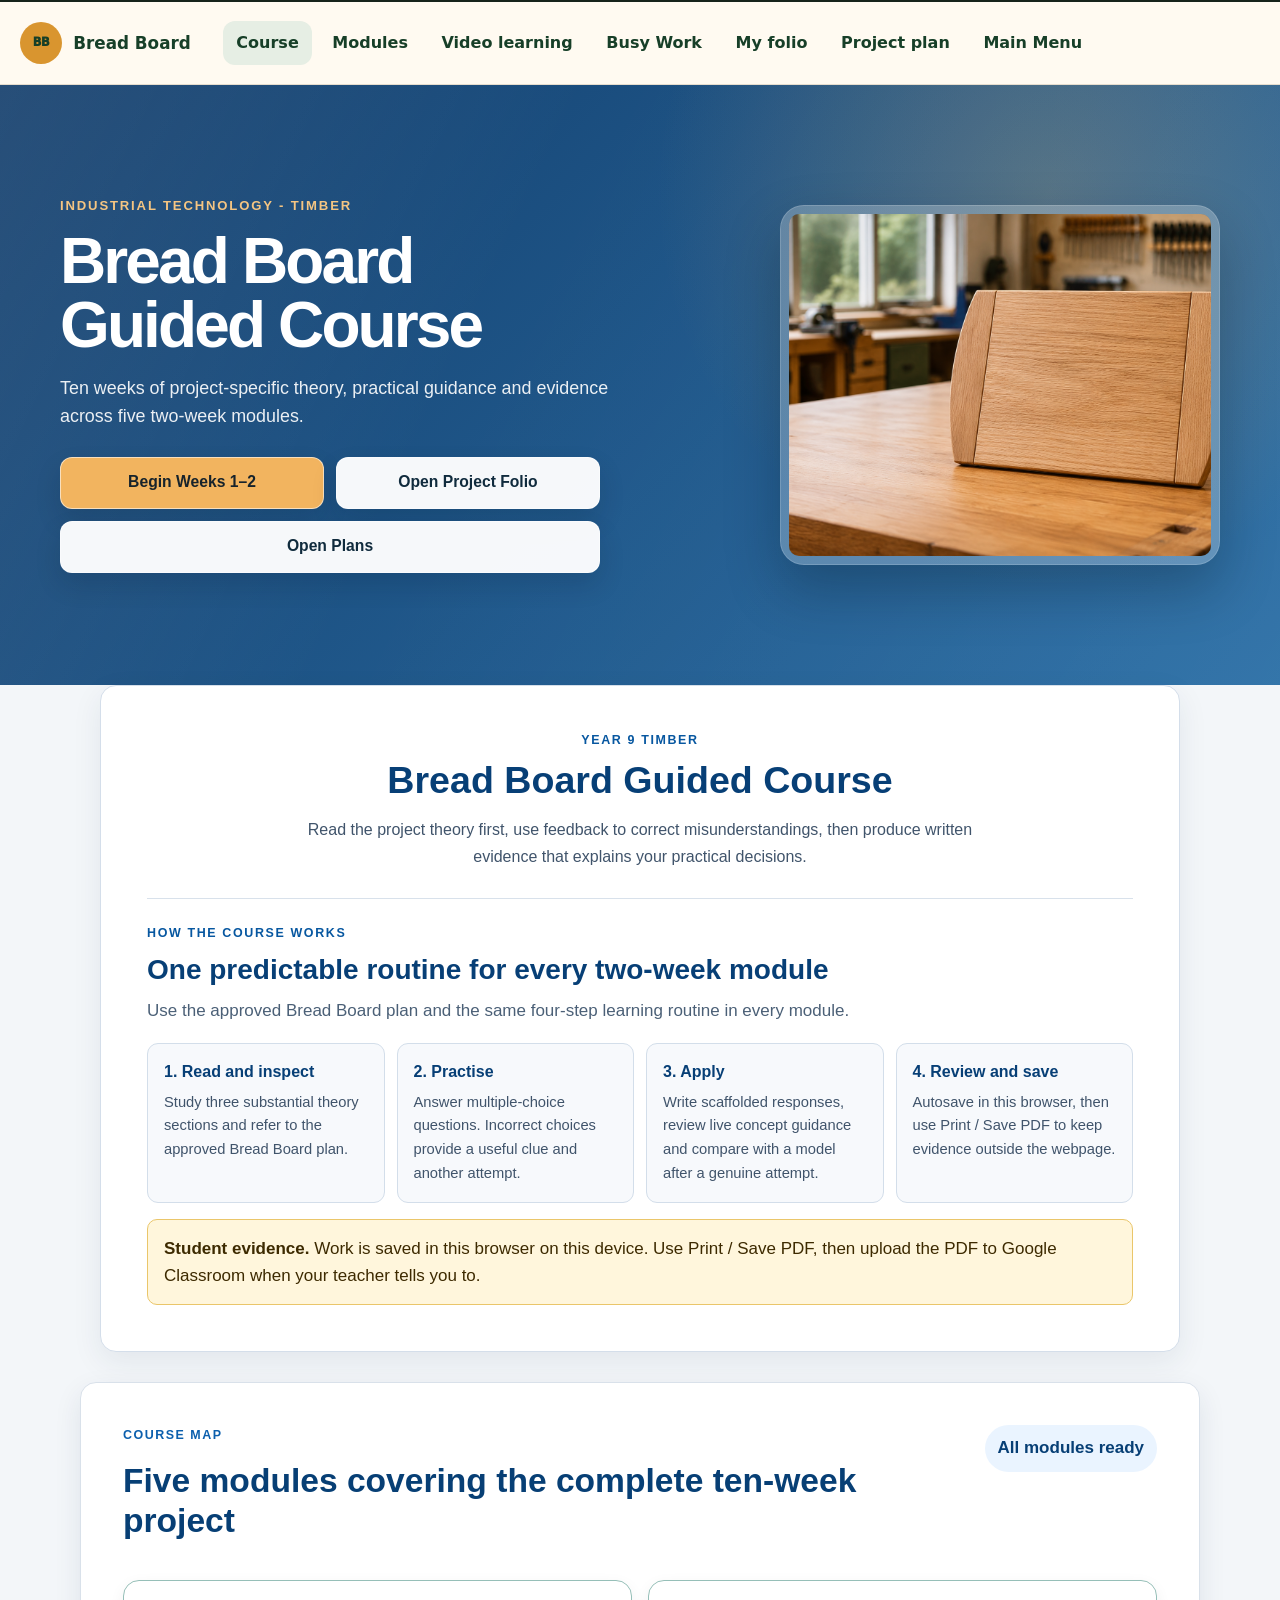
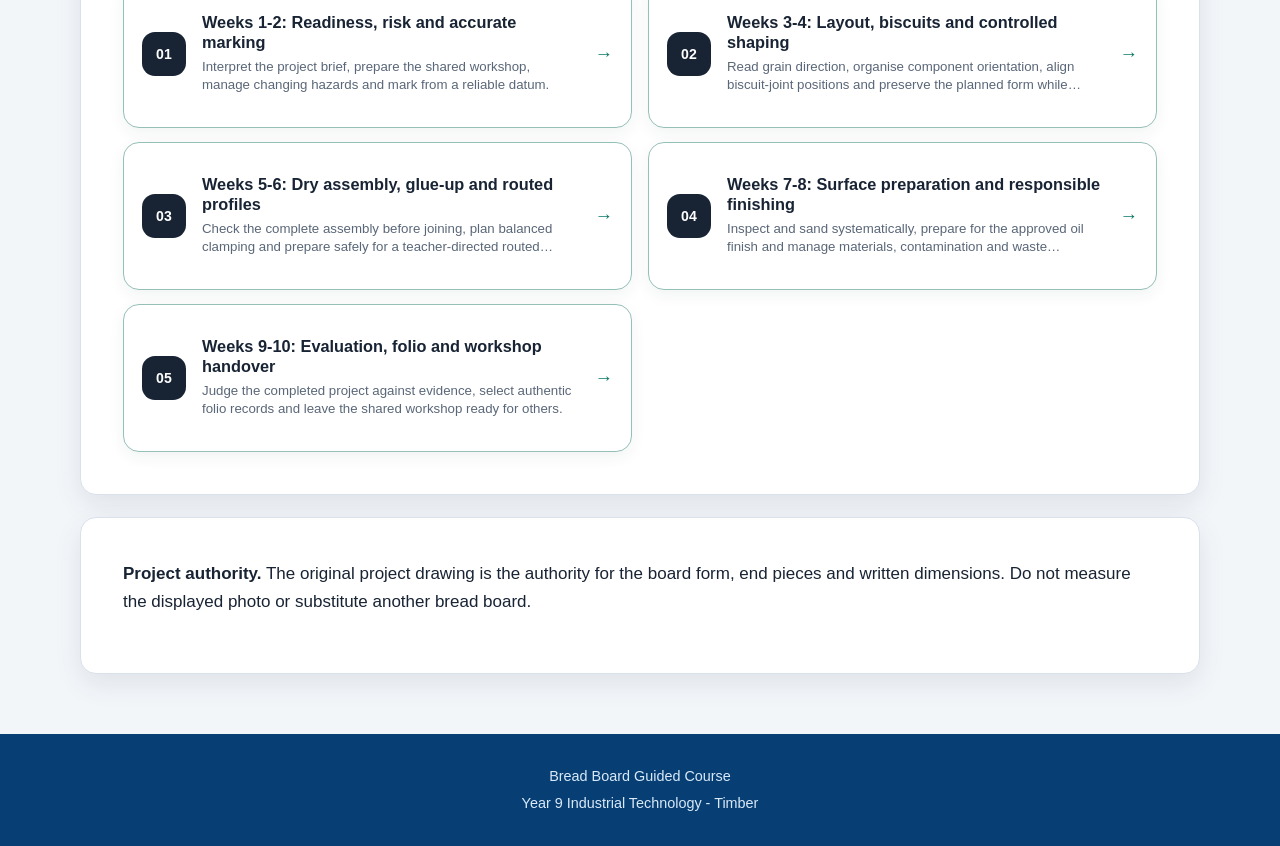
==== commit 6a0ac4b5: "Refine approved front page layout" ====
--- a/index.html
+++ b/index.html
@@ -21,7 +21,7 @@
         <h1>Bread Board Guided Course</h1>
         <p class="hero-subtitle">Ten weeks of project-specific theory, practical guidance and evidence across five two-week modules.</p>
         <div class="hero-actions">
-          <a class="button-link" href="modules/module-01.html">Begin Weeks 1?2</a>
+          <a class="button-link" href="modules/module-01.html">Begin Weeks 1&ndash;2</a>
           <a class="button-link secondary" href="breadboard-folio.html">Open Project Folio</a>
           <a class="button-link secondary" href="assets/breadboard-plans.pdf" target="_blank" rel="noopener">Open Plans</a>
         </div>
@@ -57,18 +57,6 @@
 
   </div>
 </section>
-
-    <section class="card" aria-labelledby="stages-title">
-      <p class="section-kicker">Project stages</p>
-      <h2 id="stages-title">From safe preparation to honest evaluation</h2>
-      <ol class="roadmap">
-        <li><strong>Prepare</strong><span>Read the brief, identify risk and establish accurate marking references.</span></li>
-        <li><strong>Form</strong><span>Organise grain, joint positions and shaping boundaries from the plan.</span></li>
-        <li><strong>Assemble</strong><span>Dry fit, diagnose alignment and plan controlled glue-up.</span></li>
-        <li><strong>Finish</strong><span>Prepare a consistent surface and manage finish materials responsibly.</span></li>
-        <li><strong>Evaluate</strong><span>Use evidence to judge quality, document learning and hand over the workshop.</span></li>
-      </ol>
-    </section>
 
     <section class="card">
       <div class="overview-heading">
@@ -114,40 +102,8 @@
       </div>
     </section>
 
-    <section class="card resource-row">
-      <div>
-        <p class="section-kicker">Core project resource</p>
-        <h2>Bread Board project plan</h2>
-        <p class="muted">The original project drawing remains the authority for the board's form, end pieces and written dimensions. Do not measure the displayed picture or substitute details from other bread boards.</p>
-      </div>
-      <div><a class="button-link" href="assets/breadboard-plans.pdf" target="_blank" rel="noopener">Open the project plan</a></div>
-    </section>
-
-    <section class="card resource-row">
-      <div>
-        <p class="section-kicker">Project folio</p>
-        <h2>Twelve matching evidence checkpoints</h2>
-        <p class="muted">Add authentic progress photos and captions as the work develops. Folio text and compressed photo previews autosave in this browser and can be downloaded as a backup.</p>
-      </div>
-      <div><a class="button-link" href="breadboard-folio.html">Open the project folio</a></div>
-    </section>
-
-    <section class="card" aria-labelledby="outcomes-title">
-      <p class="section-kicker">Syllabus outcomes</p>
-      <h2 id="outcomes-title">Visible Stage 5 Industrial Technology connections</h2>
-      <p class="muted">These outcome statements provide course context. They do not mean every outcome is separately assessed in this project; use the current project assessment and folio requirements for the evidence expected here.</p>
-      <ol class="outcome-list">
-        <li><strong>IND5-1:</strong> identifies, assesses, applies and manages WHS risks associated with tools, equipment, materials, processes and technologies.</li>
-        <li><strong>IND5-2:</strong> applies design principles in the modification, development and production of projects.</li>
-        <li><strong>IND5-3:</strong> selects and uses appropriate hand and machine tools, equipment and processes to produce quality practical projects.</li>
-        <li><strong>IND5-4:</strong> selects, justifies and uses relevant materials for specific applications.</li>
-        <li><strong>IND5-5:</strong> interprets and applies suitable communication techniques in planning, production and presentation.</li>
-        <li><strong>IND5-6:</strong> participates in collaborative work practices in the learning environment.</li>
-        <li><strong>IND5-7:</strong> applies and transfers skills, processes and materials to different contexts and projects.</li>
-        <li><strong>IND5-8:</strong> evaluates products for functional, economic, aesthetic and environmental qualities and quality of construction.</li>
-        <li><strong>IND5-9:</strong> describes, analyses and uses current, new and emerging technologies and their applications.</li>
-        <li><strong>IND5-10:</strong> describes, analyses and evaluates impacts of technology on society, the environment and cultural issues.</li>
-      </ol>
+    <section class="card course-authority-note" aria-label="Project authority note">
+      <p><strong>Project authority.</strong> The original project drawing is the authority for the board form, end pieces and written dimensions. Do not measure the displayed photo or substitute another bread board.</p>
     </section>
   </main>
 
--- a/module-pathway.css
+++ b/module-pathway.css
@@ -125,6 +125,10 @@
   inset: 0 !important;
   z-index: 2;
   display: block !important;
+  background: transparent !important;
+  border: 0 !important;
+  border-radius: inherit !important;
+  box-shadow: none !important;
   overflow: hidden;
   color: transparent !important;
   font-size: 0 !important;
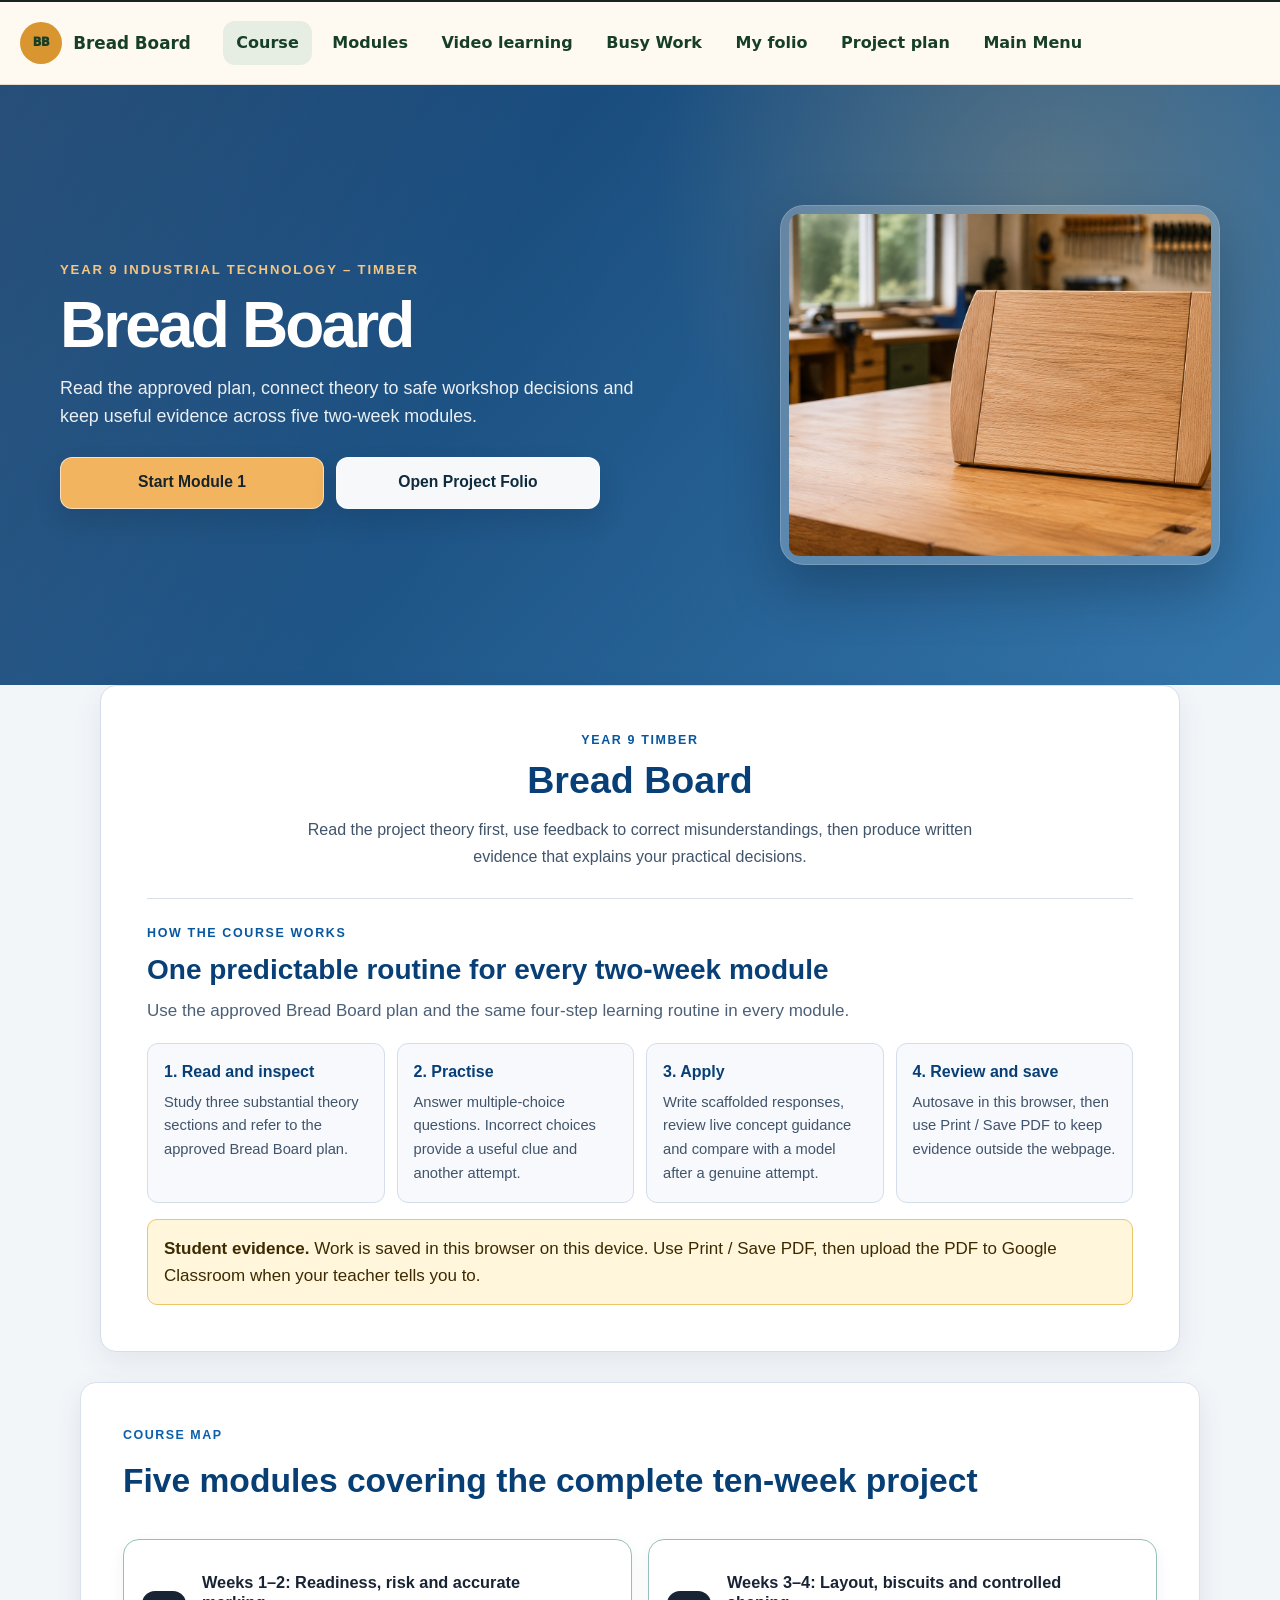
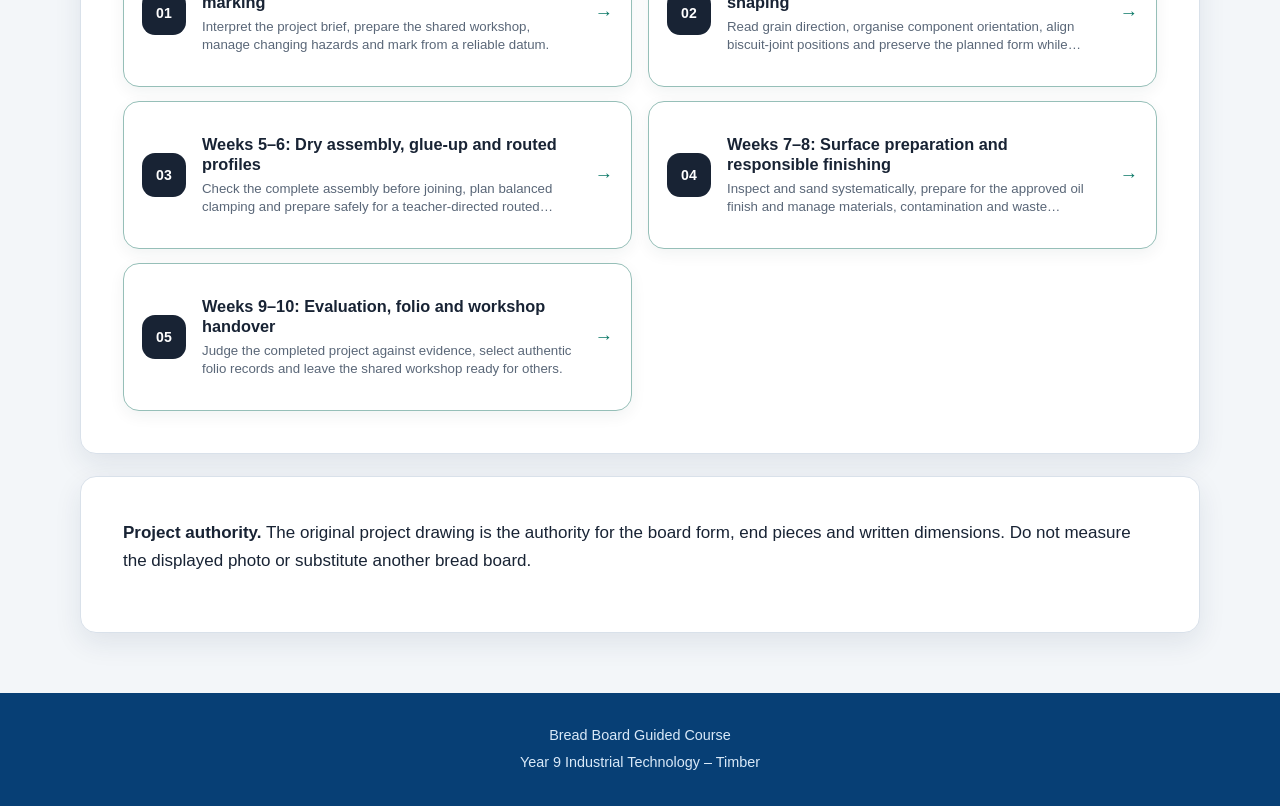
==== commit b7f68859: "Align Bread Board front page" ====
--- a/index.html
+++ b/index.html
@@ -3,27 +3,26 @@
 <head>
   <meta charset="utf-8">
   <meta name="viewport" content="width=device-width, initial-scale=1">
-  <meta name="description" content="Year 9 Bread Board guided learning course for Industrial Technology - Timber.">
-  <title>Bread Board Guided Course</title>
+  <meta name="description" content="Year 9 Bread Board guided learning course for Industrial Technology – Timber.">
+  <title>Year 9 Bread Board | Industrial Technology – Timber</title>
   <link rel="stylesheet" href="assets/course.css">
-  <link rel="stylesheet" href="shared/sister-site.css" data-sister-site-styles>
+  <link rel="stylesheet" href="shared/sister-site.css?v=20260814" data-sister-site-styles>
   <link rel="stylesheet" href="course-family-hero.css">
-  <script src="shared/hub-navigation.js" defer></script>
+  <script src="shared/hub-navigation.js?v=20260814" defer></script>
   <link rel="stylesheet" href="course-family-intro.css">
-<link rel="stylesheet" href="module-pathway.css"></head>
+<link rel="stylesheet" href="module-pathway.css?v=20260814"></head>
 <body>
   <a class="skip-link" href="#main-content">Skip to course pages</a>
 
   <header class="hero landing-hero sister-hero course-family-hero" style="--hero-start:#123d6b;--hero-end:#2c70a7;--hero-accent:#f2b45f">
     <div class="hero-inner course-family-hero-inner">
       <div class="hero-copy">
-        <p class="eyebrow">Industrial Technology - Timber</p>
-        <h1>Bread Board Guided Course</h1>
-        <p class="hero-subtitle">Ten weeks of project-specific theory, practical guidance and evidence across five two-week modules.</p>
+        <p class="eyebrow">Year 9 Industrial Technology – Timber</p>
+        <h1>Bread Board</h1>
+        <p class="hero-subtitle">Read the approved plan, connect theory to safe workshop decisions and keep useful evidence across five two-week modules.</p>
         <div class="hero-actions">
-          <a class="button-link" href="modules/module-01.html">Begin Weeks 1&ndash;2</a>
+          <a class="button-link" href="modules/module-01.html">Start Module 1</a>
           <a class="button-link secondary" href="breadboard-folio.html">Open Project Folio</a>
-          <a class="button-link secondary" href="assets/breadboard-plans.pdf" target="_blank" rel="noopener">Open Plans</a>
         </div>
       </div>
       <figure class="hero-showcase">
@@ -37,7 +36,7 @@
   <div class="course-family-intro__inner">
     <header class="course-family-intro__heading">
       <p class="course-family-intro__eyebrow">Year 9 Timber</p>
-      <h2 id="course-family-intro-title">Bread Board Guided Course</h2>
+      <h2 id="course-family-intro-title">Bread Board</h2>
       <p class="course-family-intro__lede">Read the project theory first, use feedback to correct misunderstandings, then produce written evidence that explains your practical decisions.</p>
     </header>
     <div class="course-family-intro__routine">
@@ -58,46 +57,35 @@
   </div>
 </section>
 
-    <section class="card">
+    <section class="card" id="pathway">
       <div class="overview-heading">
         <div><p class="section-kicker">Course map</p><h2>Five modules covering the complete ten-week project</h2></div>
-        <div class="time-badge">All modules ready</div>
       </div>
       <div class="week-grid">
         <article class="week-card available">
-          <span class="status">Available</span>
-          <h3>Weeks 1-2: Readiness, risk and accurate marking</h3>
+          <h3>Weeks 1–2: Readiness, risk and accurate marking</h3>
           <p>Interpret the project brief, prepare the shared workshop, manage changing hazards and mark from a reliable datum.</p>
-          <div class="topics"><span>Brief</span><span>WHS</span><span>Plans</span><span>Datums</span></div>
-          <a class="button-link" href="modules/module-01.html">Open Weeks 1-2 -></a>
+          <a class="button-link" href="modules/module-01.html">Open Module 1</a>
         </article>
         <article class="week-card available">
-          <span class="status">Available</span>
-          <h3>Weeks 3-4: Layout, biscuits and controlled shaping</h3>
+          <h3>Weeks 3–4: Layout, biscuits and controlled shaping</h3>
           <p>Read grain direction, organise component orientation, align biscuit-joint positions and preserve the planned form while shaping.</p>
-          <div class="topics"><span>Grain</span><span>Layout</span><span>Biscuits</span><span>Shaping</span></div>
-          <a class="button-link" href="modules/module-02.html">Open Weeks 3-4 -></a>
+          <a class="button-link" href="modules/module-02.html">Open Module 2</a>
         </article>
         <article class="week-card available">
-          <span class="status">Available</span>
-          <h3>Weeks 5-6: Dry assembly, glue-up and routed profiles</h3>
+          <h3>Weeks 5–6: Dry assembly, glue-up and routed profiles</h3>
           <p>Check the complete assembly before joining, plan balanced clamping and prepare safely for a teacher-directed routed profile.</p>
-          <div class="topics"><span>Dry fit</span><span>Adhesive</span><span>Clamping</span><span>Routing</span></div>
-          <a class="button-link" href="modules/module-03.html">Open Weeks 5-6 -></a>
+          <a class="button-link" href="modules/module-03.html">Open Module 3</a>
         </article>
         <article class="week-card available">
-          <span class="status">Available</span>
-          <h3>Weeks 7-8: Surface preparation and responsible finishing</h3>
+          <h3>Weeks 7–8: Surface preparation and responsible finishing</h3>
           <p>Inspect and sand systematically, prepare for the approved oil finish and manage materials, contamination and waste responsibly.</p>
-          <div class="topics"><span>Sanding</span><span>Finish</span><span>SDS</span><span>Sustainability</span></div>
-          <a class="button-link" href="modules/module-04.html">Open Weeks 7-8 -></a>
+          <a class="button-link" href="modules/module-04.html">Open Module 4</a>
         </article>
         <article class="week-card available">
-          <span class="status">Available</span>
-          <h3>Weeks 9-10: Evaluation, folio and workshop handover</h3>
+          <h3>Weeks 9–10: Evaluation, folio and workshop handover</h3>
           <p>Judge the completed project against evidence, select authentic folio records and leave the shared workshop ready for others.</p>
-          <div class="topics"><span>Evaluation</span><span>Evidence</span><span>Reflection</span><span>Handover</span></div>
-          <a class="button-link" href="modules/module-05.html">Open Weeks 9-10 -></a>
+          <a class="button-link" href="modules/module-05.html">Open Module 5</a>
         </article>
       </div>
     </section>
@@ -109,7 +97,7 @@
 
   <footer>
     <p>Bread Board Guided Course</p>
-    <p>Year 9 Industrial Technology - Timber</p>
+    <p>Year 9 Industrial Technology – Timber</p>
   </footer>
 </body>
 </html>
--- a/assets/course.css
+++ b/assets/course.css
@@ -595,6 +595,19 @@
 }
 .landing-hero .hero-board { aspect-ratio: 16 / 9; }
 .module-hero .hero-board { width: min(340px, 100%); aspect-ratio: 16 / 10; }
+.module-hero { min-height: 290px; background: linear-gradient(110deg, #edf3e4, #fff7d6); color: #153e2a; border-block: 1px solid #d8decf; }
+.module-hero .hero-copy { padding-block: 64px; }
+.module-hero .hero-copy .eyebrow { color: #c44935; }
+.module-hero .hero-copy h1 { color: #153e2a; font-size: clamp(2.8rem, 6vw, 4.8rem); }
+.module-hero .hero-subtitle { color: #244538; }
+.module-layout { width: min(1160px, calc(100% - 32px)); margin: 0 auto; padding: 48px 0 90px; display: grid; grid-template-columns: minmax(0, 1fr) 290px; gap: 32px; align-items: start; }
+.module-main { min-width: 0; }
+.module-aside { position: sticky; top: 92px; padding: 24px; }
+.module-aside h2 { font-size: clamp(1.75rem, 3vw, 2.3rem); }
+.module-aside h3 { margin-top: 28px; }
+.module-aside ol { margin: 0; padding-left: 1.35rem; }
+.module-aside li + li { margin-top: .65rem; }
+.module-aside a { color: var(--brand-dark); font-weight: 850; }
 .theory-stack { display: grid; gap: 22px; }
 .theory-stack .textbook-section { display: flow-root; margin: 0; }
 .theory-media {
@@ -680,6 +693,8 @@
   .folio-intro { grid-template-columns: 1fr; }
 }
 @media (max-width: 680px) {
+  .module-layout { grid-template-columns: 1fr; width: calc(100% - 22px); padding: 30px 0 64px; }
+  .module-aside { position: static; order: -1; }
   .hero-inner { grid-template-columns: 1fr; }
   .hero-board, .module-hero .hero-board { width: 100%; max-height: 220px; margin-bottom: 24px; }
   .theory-media, .theory-media--left {
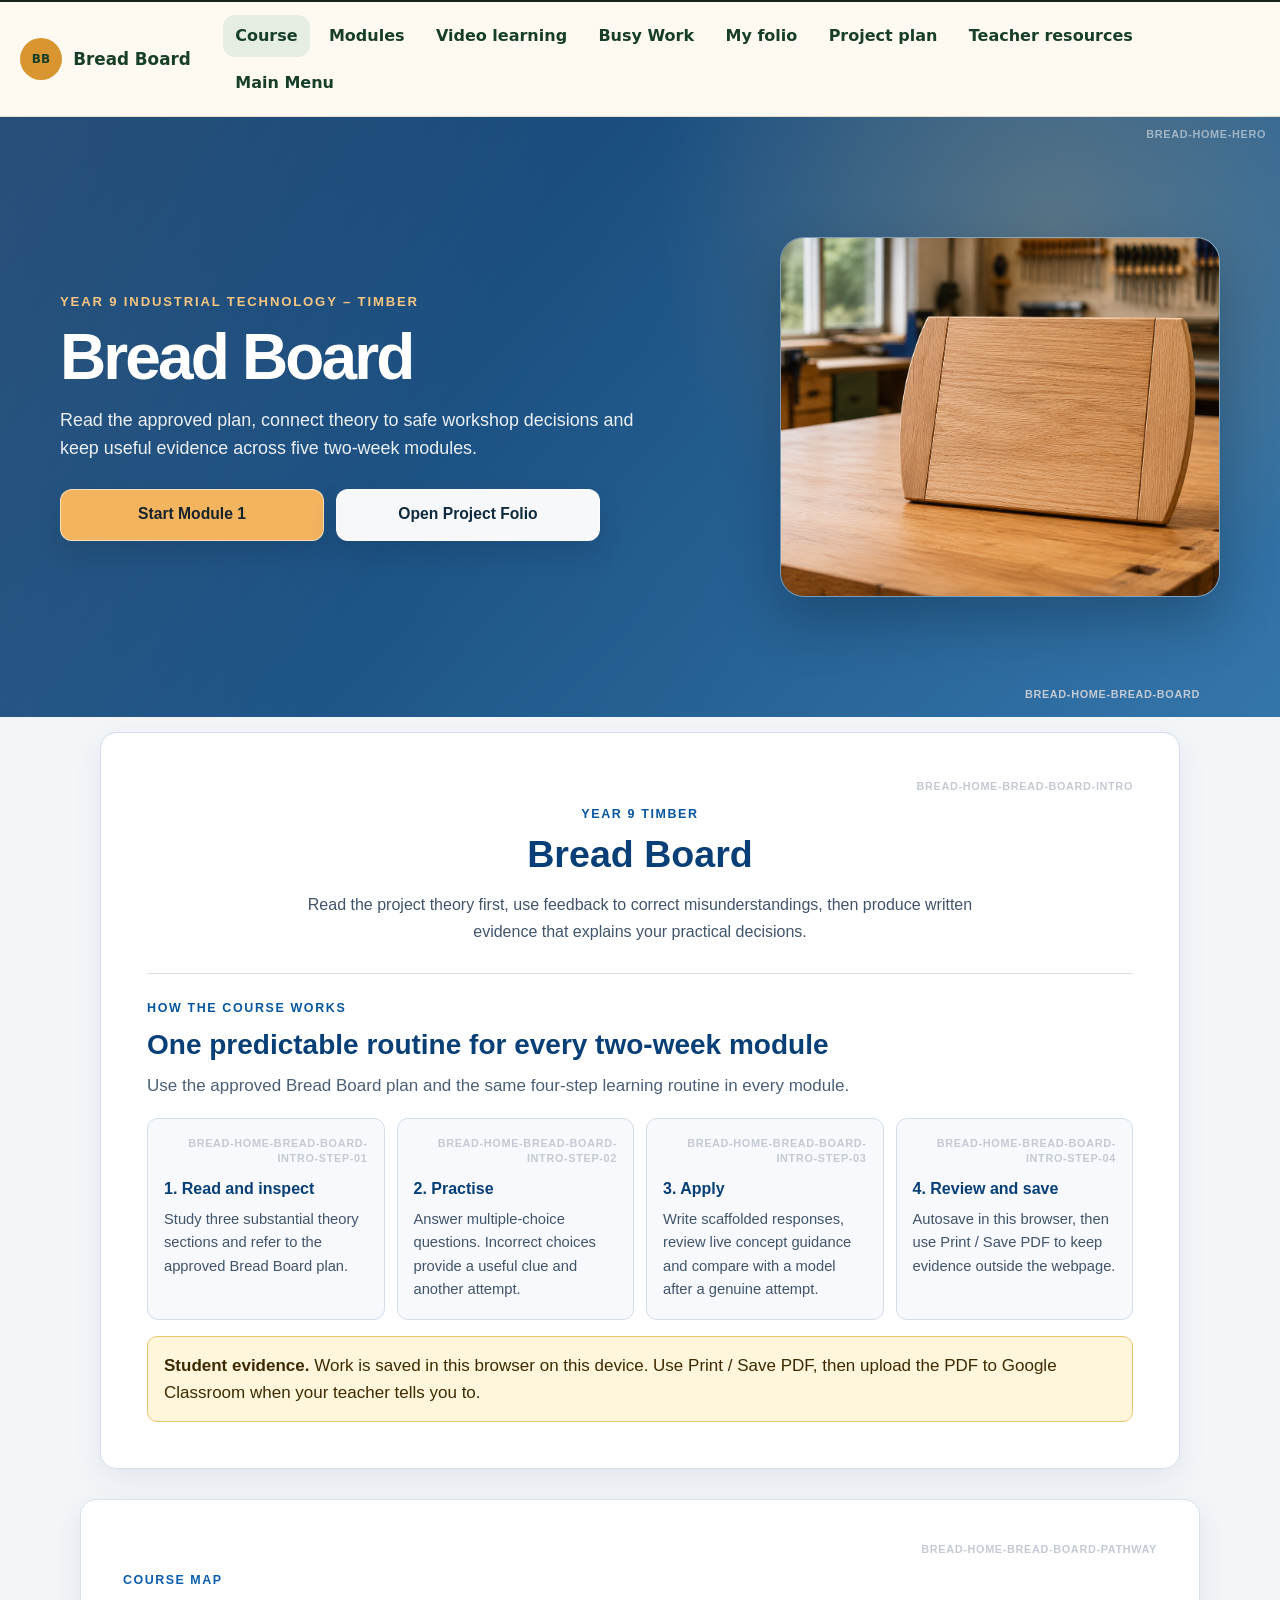
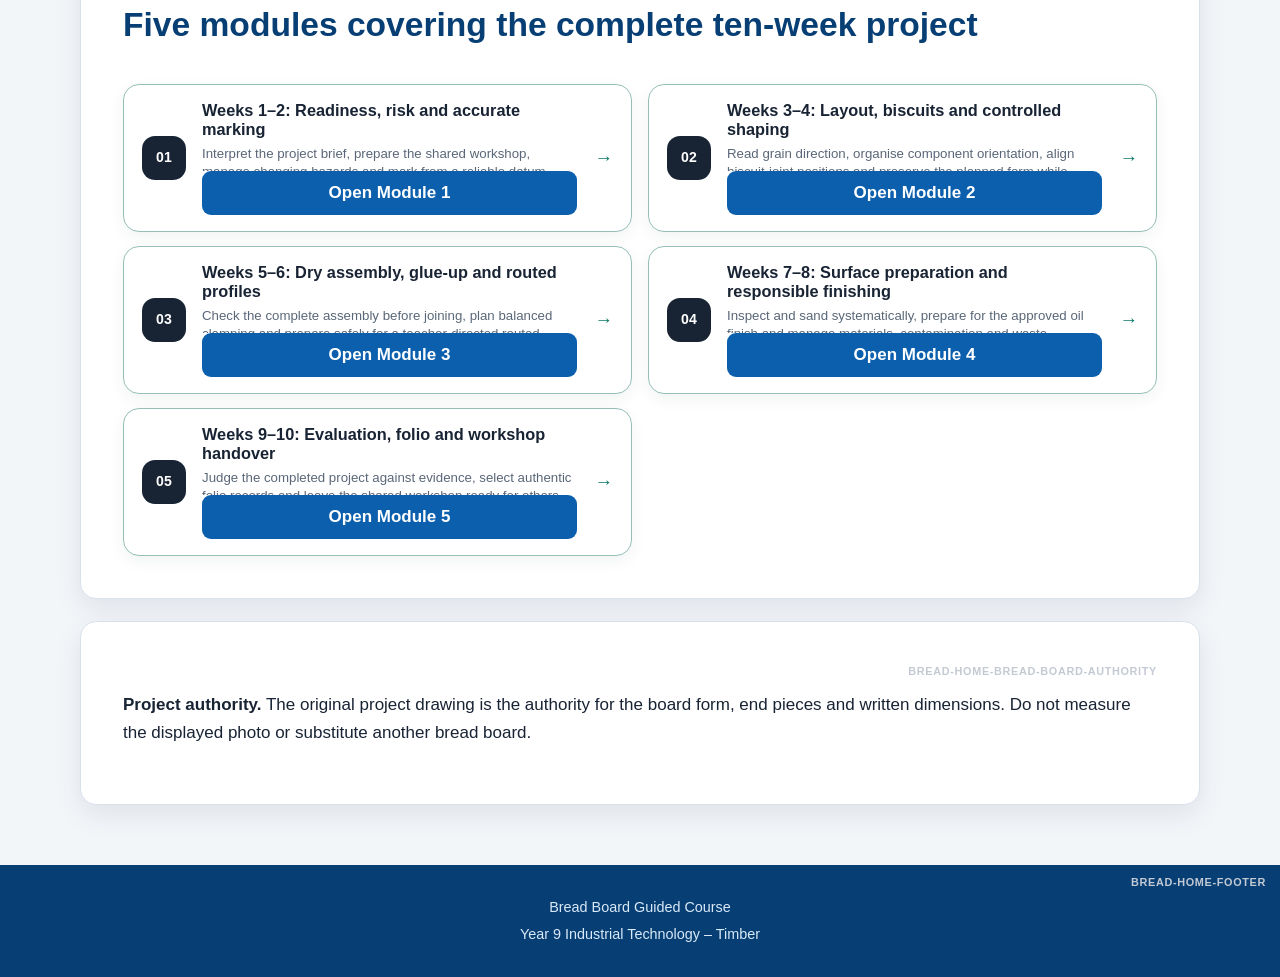
==== commit e84e79e9: "Add clickable section reference codes" ====
--- a/index.html
+++ b/index.html
@@ -10,7 +10,8 @@
   <link rel="stylesheet" href="course-family-hero.css">
   <script src="shared/hub-navigation.js?v=20260814" defer></script>
   <link rel="stylesheet" href="course-family-intro.css">
-<link rel="stylesheet" href="module-pathway.css?v=20260814"></head>
+<link rel="stylesheet" href="module-pathway.css?v=20260814">  <link rel="stylesheet" href="section-reference.css">
+</head>
 <body>
   <a class="skip-link" href="#main-content">Skip to course pages</a>
 
@@ -99,5 +100,7 @@
     <p>Bread Board Guided Course</p>
     <p>Year 9 Industrial Technology – Timber</p>
   </footer>
+  <script src="vendor/html2canvas.min.js"></script>
+  <script src="section-reference.js" data-site-code="BREAD"></script>
 </body>
 </html>
--- a/assets/course.css
+++ b/assets/course.css
@@ -759,3 +759,6 @@
   .written-card textarea { min-height: 210px; padding: 12px; }
   .response-meta { display: grid; grid-template-columns: 1fr; }
 }
+
+/* Centre the Bread Board within the hero crop and bring the project slightly closer. */
+.landing-hero.course-family-hero .hero-showcase .hero-board { object-position:74% 52% !important; transform:scale(1.06) !important; transform-origin:center !important; }
--- a/shared/sister-site.css
+++ b/shared/sister-site.css
@@ -8,13 +8,8 @@
   border-top: 2px solid #17231b;
   border-bottom: 1px solid #e6ddce;
   color: var(--hub-ink);
-  display: block;
-  font-size: 16px;
   font-family: Inter, ui-sans-serif, system-ui, -apple-system, BlinkMacSystemFont, "Segoe UI", sans-serif;
-  line-height: 1.6;
-  margin: 0;
-  position: sticky;
-  top: 0;
+  position: relative;
   width: 100%;
   z-index: 1000;
 }
@@ -28,7 +23,7 @@
   display: flex;
   gap: 1.15rem 2rem;
   margin: 0 auto;
-  max-width: 1380px;
+  max-width: 1440px;
   min-height: 82px;
   padding: 0.8rem 1.25rem;
 }
@@ -39,10 +34,9 @@
   display: inline-flex;
   flex: 0 0 auto;
   font-size: 1.05rem;
-  font-weight: 900;
+  font-weight: 850;
   gap: 0.7rem;
   line-height: 1.2;
-  padding: 0;
   text-decoration: none;
 }
 
@@ -50,13 +44,12 @@
   align-items: center;
   background: #d9952f;
   border-radius: 50%;
-  color: #173f28;
+  color: var(--hub-ink);
   display: inline-flex;
-  font-size: 0.72rem;
-  font-weight: 950;
+  font-size: 0.75rem;
+  font-weight: 900;
   height: 42px;
   justify-content: center;
-  letter-spacing: -0.04em;
   width: 42px;
 }
 
@@ -73,9 +66,9 @@
   color: var(--hub-ink);
   display: inline-flex;
   font-size: 1rem;
-  font-weight: 850;
+  font-weight: 760;
   line-height: 1.2;
-  padding: 0.78rem 0.85rem;
+  padding: 0.72rem 0.78rem;
   text-decoration: none;
   white-space: nowrap;
 }
@@ -93,10 +86,11 @@
   color: #173f28;
 }
 
-.has-course-family-nav .course-bar { display: none; }
+.has-course-family-nav .hub-return-bar,
+.has-course-family-nav .site-header,
+.has-course-family-nav .course-bar { display: none !important; }
 
 @media (max-width: 780px) {
-  .course-family-nav { position: relative; }
   .course-family-nav__inner { display: grid; gap: 0.6rem; min-height: 0; padding: 0.7rem 0.8rem 0.55rem; }
   .course-family-nav__brand { font-size: 1rem; }
   .course-family-nav__mark { height: 36px; width: 36px; }
--- a/module-pathway.css
+++ b/module-pathway.css
@@ -139,8 +139,8 @@
   > :where(.week-card, .module-card, article) > a:last-child::after,
 :where(.week-grid, .module-grid, .module-map, #module-grid, [data-module-grid], #pathway .grid)
   > :where(.week-card, .module-card, article) > div > a:last-child::after,
-:where(.module-grid, .module-map) > :where(a, .phase-card, .module-card, .module-tile)::after,
-:where(.module-grid, .module-map) > li > :where(.module-card, .module-tile, a)::after {
+:where(.module-grid, .module-map) > :where(a, .phase-card, .module-card, .module-tile):not(:has(a:last-child))::after,
+:where(.module-grid, .module-map) > li > :where(.module-card, .module-tile, a):not(:has(a:last-child))::after {
   content: "\2192";
   position: absolute;
   right: 18px;
--- a/section-reference.css
+++ b/section-reference.css
@@ -0,0 +1,72 @@
+.section-reference {
+  display: block;
+  max-width: 100%;
+  min-width: 0;
+  width: auto;
+  margin: 0 0 12px auto;
+  color: #c4cad3;
+  font-size: 0.68rem;
+  font-weight: 700;
+  letter-spacing: 0.06em;
+  line-height: 1.4;
+  text-decoration: none;
+  text-align: right;
+  text-transform: uppercase;
+  overflow-wrap: anywhere;
+}
+
+.section-reference-overlay-target {
+  position: relative;
+}
+
+.section-reference-layout-safe {
+  min-width: 0;
+  overflow-wrap: anywhere;
+}
+
+.section-reference--overlay {
+  margin: 0;
+  position: absolute;
+  right: 14px;
+  top: 10px;
+  z-index: 6;
+}
+
+.section-reference--on-dark {
+  color: rgba(255, 255, 255, 0.5);
+}
+
+.section-reference--on-dark:hover,
+.section-reference--on-dark:focus-visible {
+  color: rgba(255, 255, 255, 0.92);
+}
+
+.section-reference:hover,
+.section-reference:focus-visible {
+  color: #0757a0;
+  text-decoration: underline;
+  text-underline-offset: 3px;
+}
+
+.section-reference:focus-visible {
+  outline: 2px solid #0757a0;
+  outline-offset: 3px;
+  border-radius: 2px;
+}
+
+.section-reference.is-copied {
+  color: #667085;
+}
+
+.section-reference.is-capturing,
+.section-reference.is-capturing:focus-visible {
+  color: #c4cad3;
+  outline: none;
+  text-decoration: none;
+}
+
+@media print {
+  .section-reference {
+    display: none;
+  }
+}
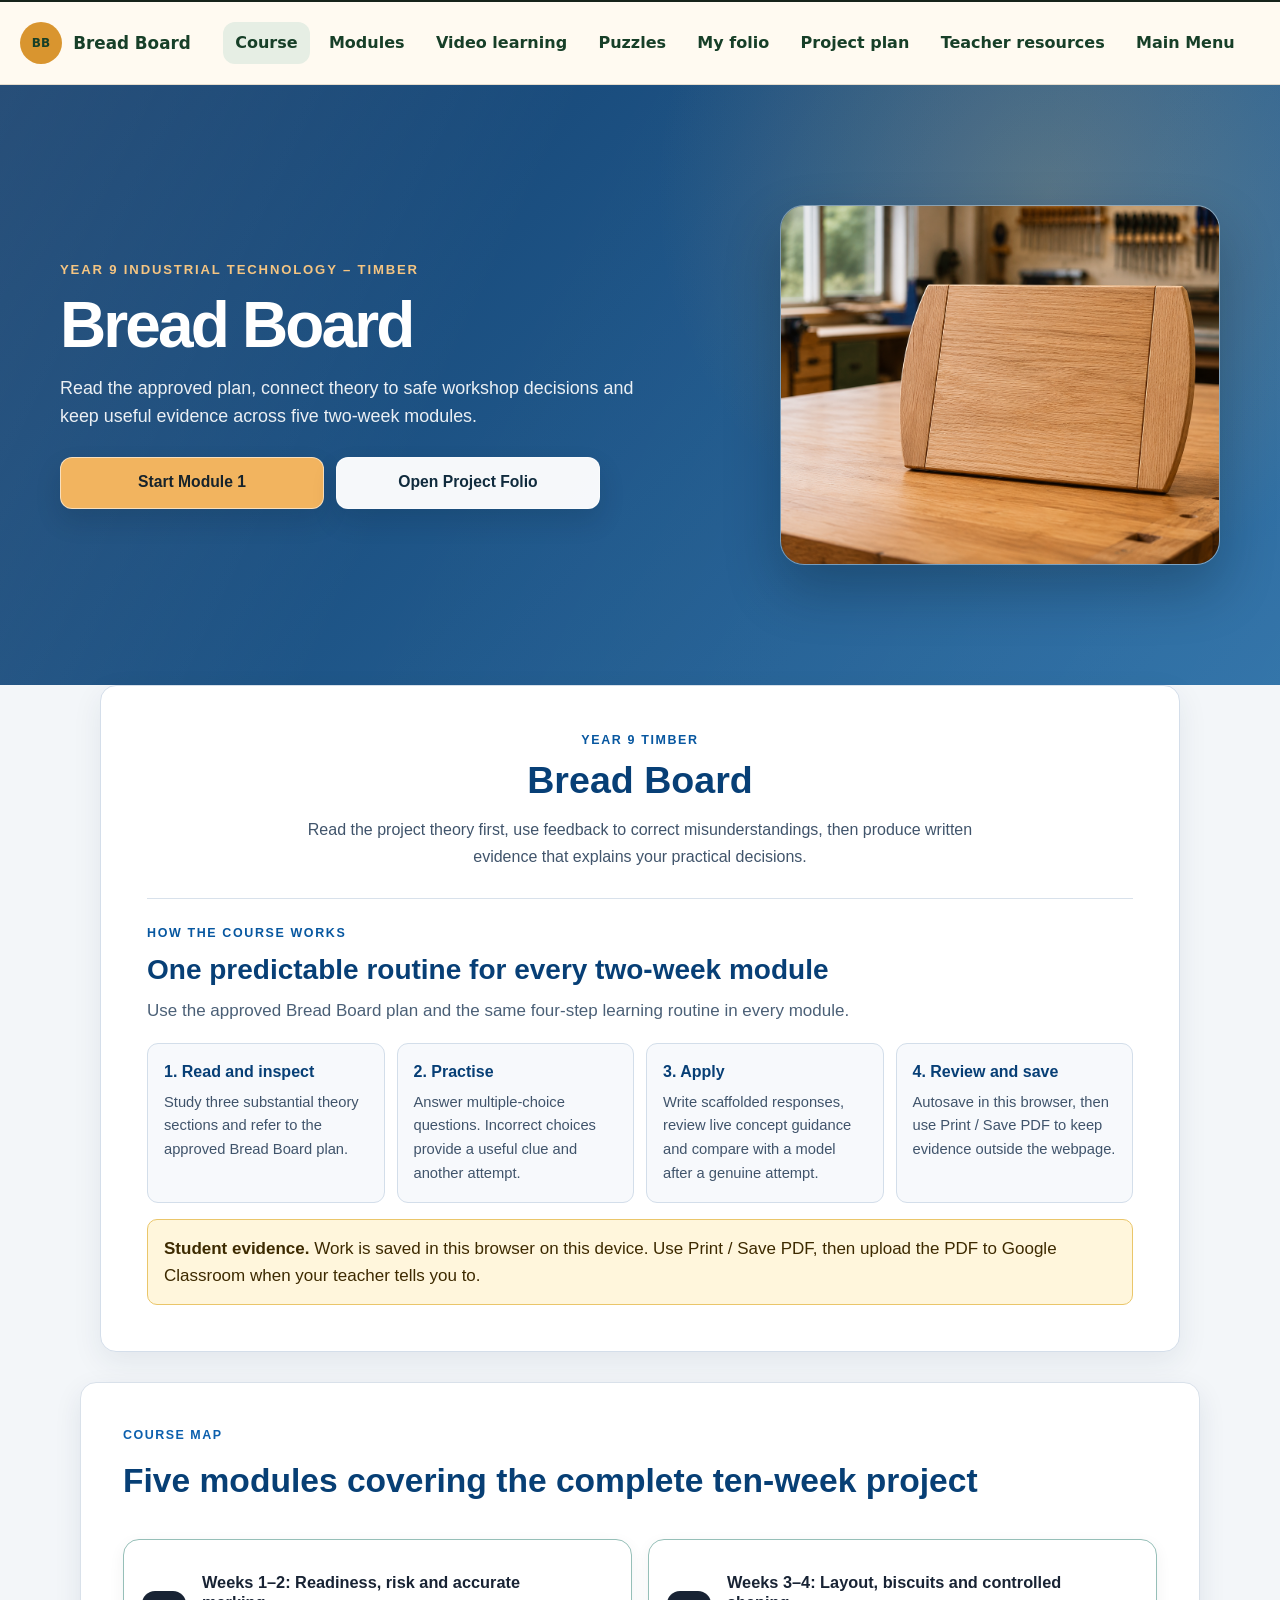
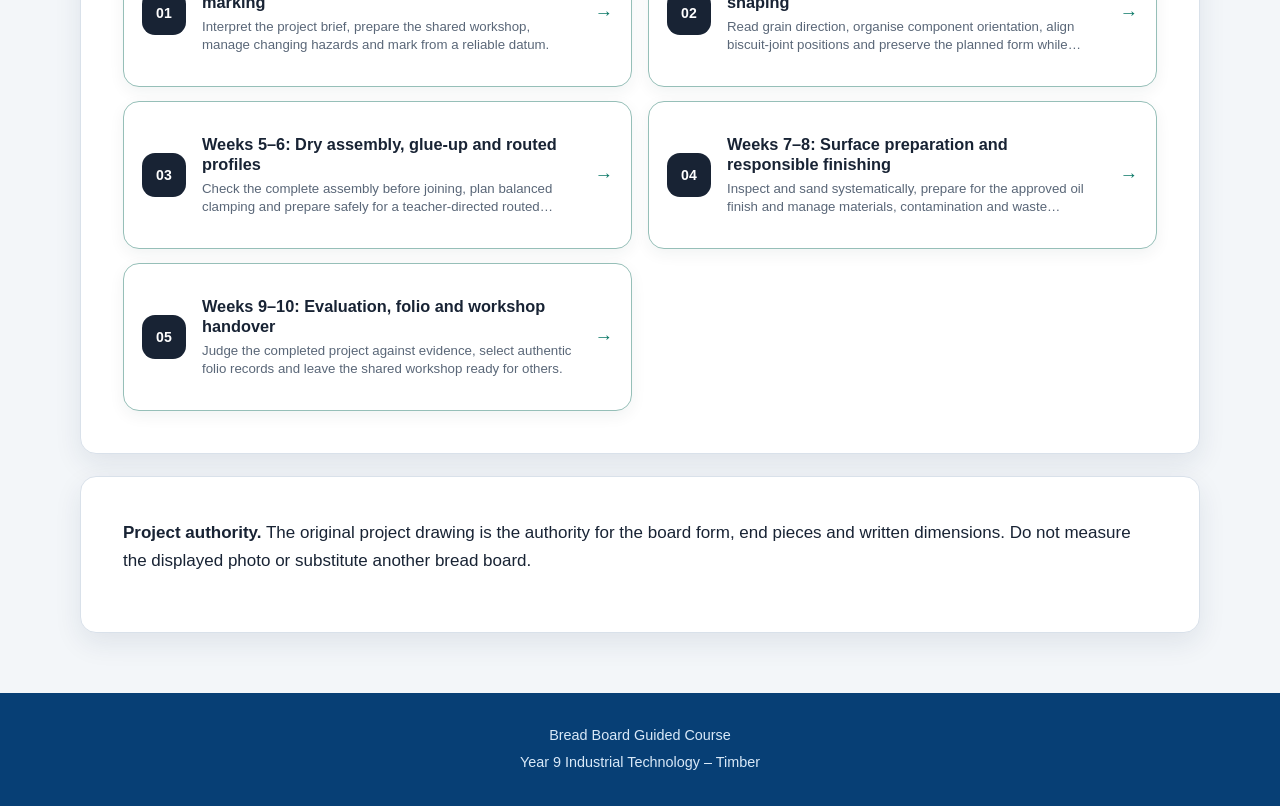
==== commit cf5244cf: "Remove staff reference codes" ====
--- a/index.html
+++ b/index.html
@@ -10,8 +10,7 @@
   <link rel="stylesheet" href="course-family-hero.css">
   <script src="shared/hub-navigation.js?v=20260814" defer></script>
   <link rel="stylesheet" href="course-family-intro.css">
-<link rel="stylesheet" href="module-pathway.css?v=20260814">  <link rel="stylesheet" href="section-reference.css">
-</head>
+<link rel="stylesheet" href="module-pathway.css?v=20260814">  </head>
 <body>
   <a class="skip-link" href="#main-content">Skip to course pages</a>
 
@@ -101,6 +100,5 @@
     <p>Year 9 Industrial Technology – Timber</p>
   </footer>
   <script src="vendor/html2canvas.min.js"></script>
-  <script src="section-reference.js" data-site-code="BREAD"></script>
-</body>
+  </body>
 </html>
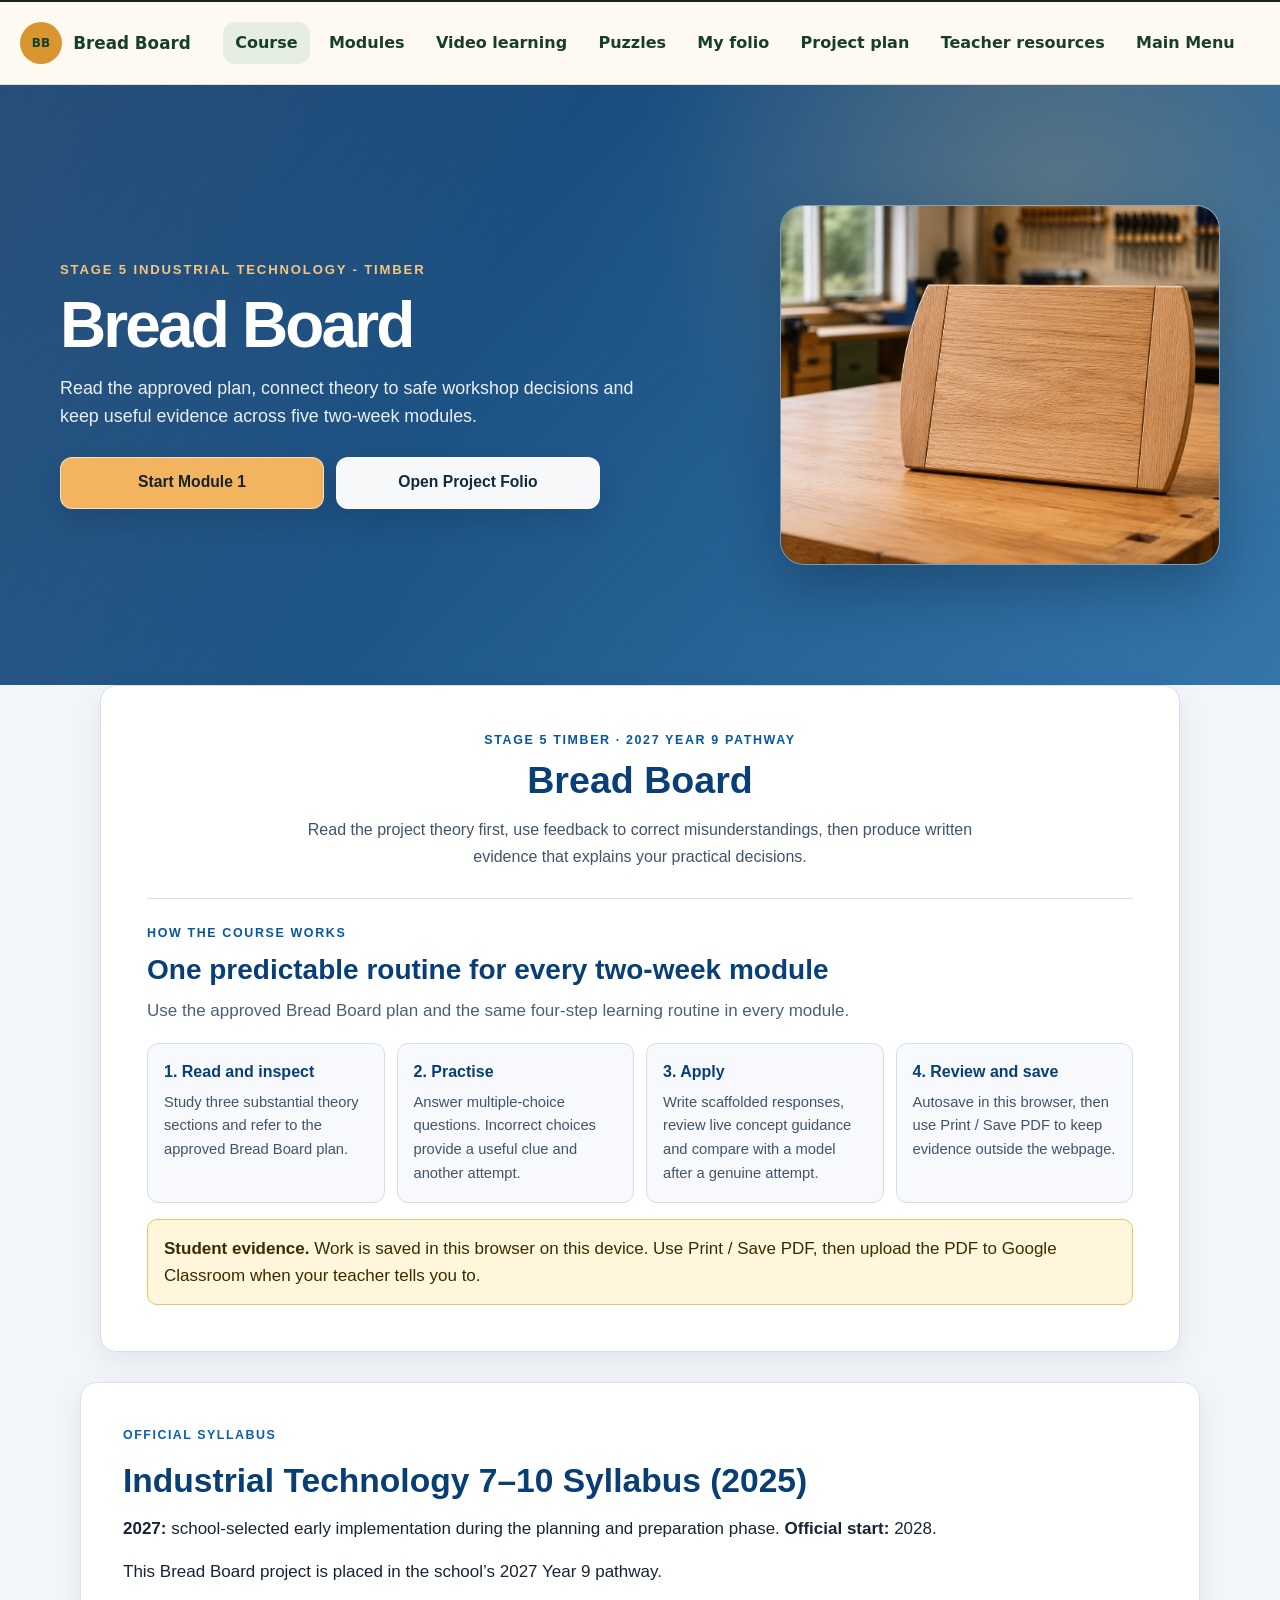
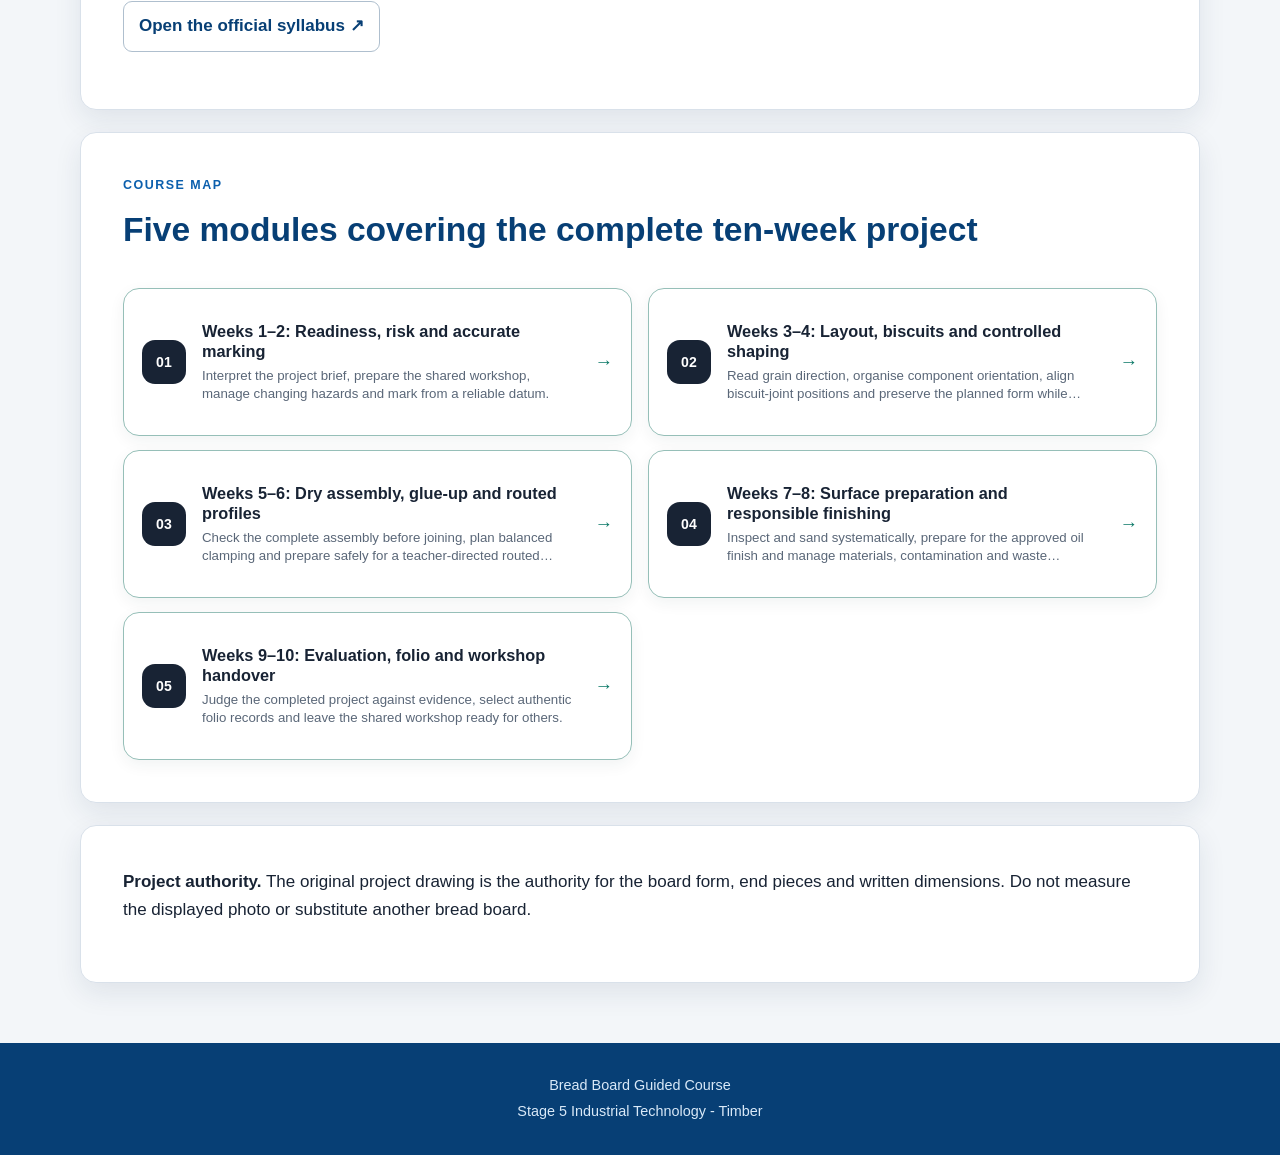
==== commit e2afe925: "Align Breadboard to Stage 5 Timber syllabus" ====
--- a/index.html
+++ b/index.html
@@ -3,8 +3,8 @@
 <head>
   <meta charset="utf-8">
   <meta name="viewport" content="width=device-width, initial-scale=1">
-  <meta name="description" content="Year 9 Bread Board guided learning course for Industrial Technology – Timber.">
-  <title>Year 9 Bread Board | Industrial Technology – Timber</title>
+  <meta name="description" content="Stage 5 Bread Board guided learning course for Industrial Technology - Timber.">
+  <title>Bread Board | Stage 5 Industrial Technology - Timber</title>
   <link rel="stylesheet" href="assets/course.css">
   <link rel="stylesheet" href="shared/sister-site.css?v=20260814" data-sister-site-styles>
   <link rel="stylesheet" href="course-family-hero.css">
@@ -17,7 +17,7 @@
   <header class="hero landing-hero sister-hero course-family-hero" style="--hero-start:#123d6b;--hero-end:#2c70a7;--hero-accent:#f2b45f">
     <div class="hero-inner course-family-hero-inner">
       <div class="hero-copy">
-        <p class="eyebrow">Year 9 Industrial Technology – Timber</p>
+        <p class="eyebrow">Stage 5 Industrial Technology - Timber</p>
         <h1>Bread Board</h1>
         <p class="hero-subtitle">Read the approved plan, connect theory to safe workshop decisions and keep useful evidence across five two-week modules.</p>
         <div class="hero-actions">
@@ -35,7 +35,7 @@
     <section class="course-family-intro" aria-labelledby="course-family-intro-title">
   <div class="course-family-intro__inner">
     <header class="course-family-intro__heading">
-      <p class="course-family-intro__eyebrow">Year 9 Timber</p>
+      <p class="course-family-intro__eyebrow">Stage 5 Timber · 2027 Year 9 pathway</p>
       <h2 id="course-family-intro-title">Bread Board</h2>
       <p class="course-family-intro__lede">Read the project theory first, use feedback to correct misunderstandings, then produce written evidence that explains your practical decisions.</p>
     </header>
@@ -56,6 +56,14 @@
 
   </div>
 </section>
+
+    <section class="card course-authority-note" aria-labelledby="official-syllabus-title">
+      <p class="section-kicker">Official syllabus</p>
+      <h2 id="official-syllabus-title">Industrial Technology 7–10 Syllabus (2025)</h2>
+      <p><strong>2027:</strong> school-selected early implementation during the planning and preparation phase. <strong>Official start:</strong> 2028.</p>
+      <p>This Bread Board project is placed in the school’s 2027 Year 9 pathway.</p>
+      <p><a class="button-link secondary" href="https://curriculum.nsw.edu.au/learning-areas/tas/industrial-technology-7-10-2025/overview/course" target="_blank" rel="noopener">Open the official syllabus ↗</a></p>
+    </section>
 
     <section class="card" id="pathway">
       <div class="overview-heading">
@@ -97,7 +105,7 @@
 
   <footer>
     <p>Bread Board Guided Course</p>
-    <p>Year 9 Industrial Technology – Timber</p>
+    <p>Stage 5 Industrial Technology - Timber</p>
   </footer>
   <script src="vendor/html2canvas.min.js"></script>
   </body>
